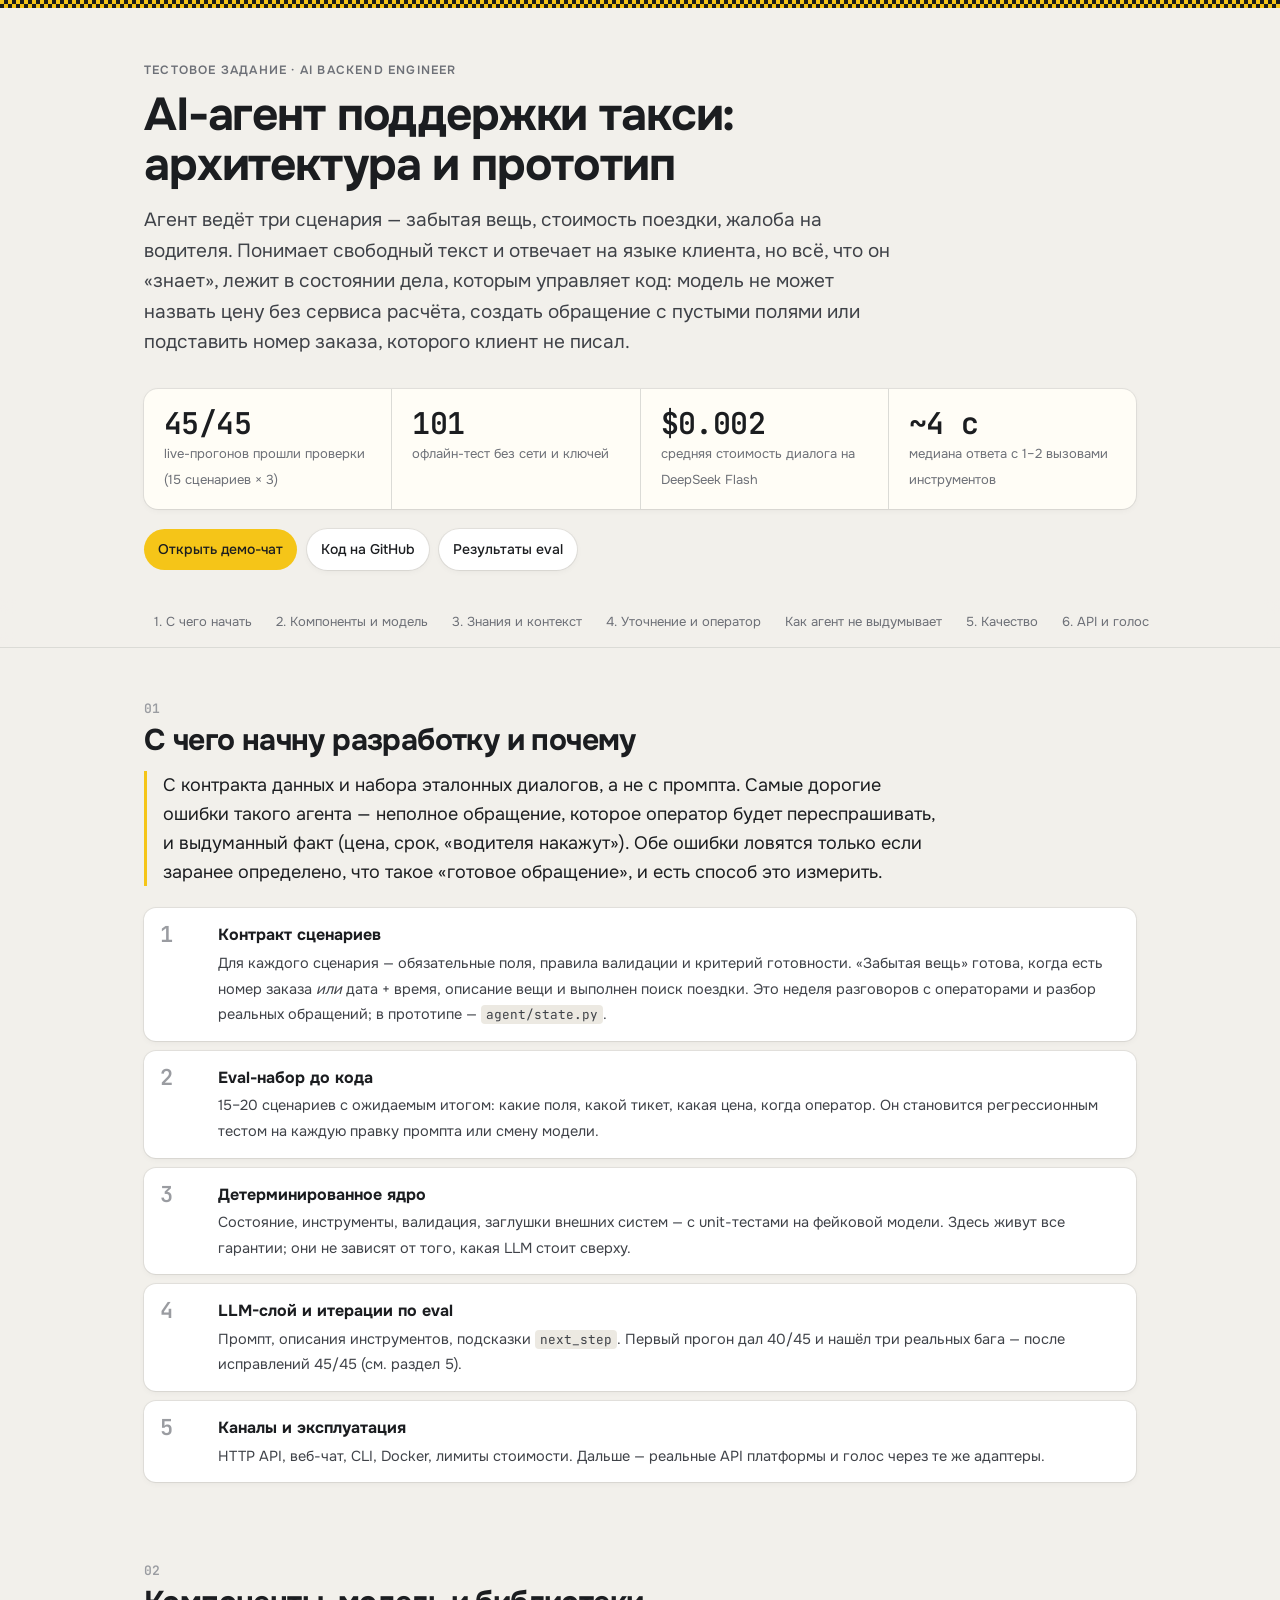
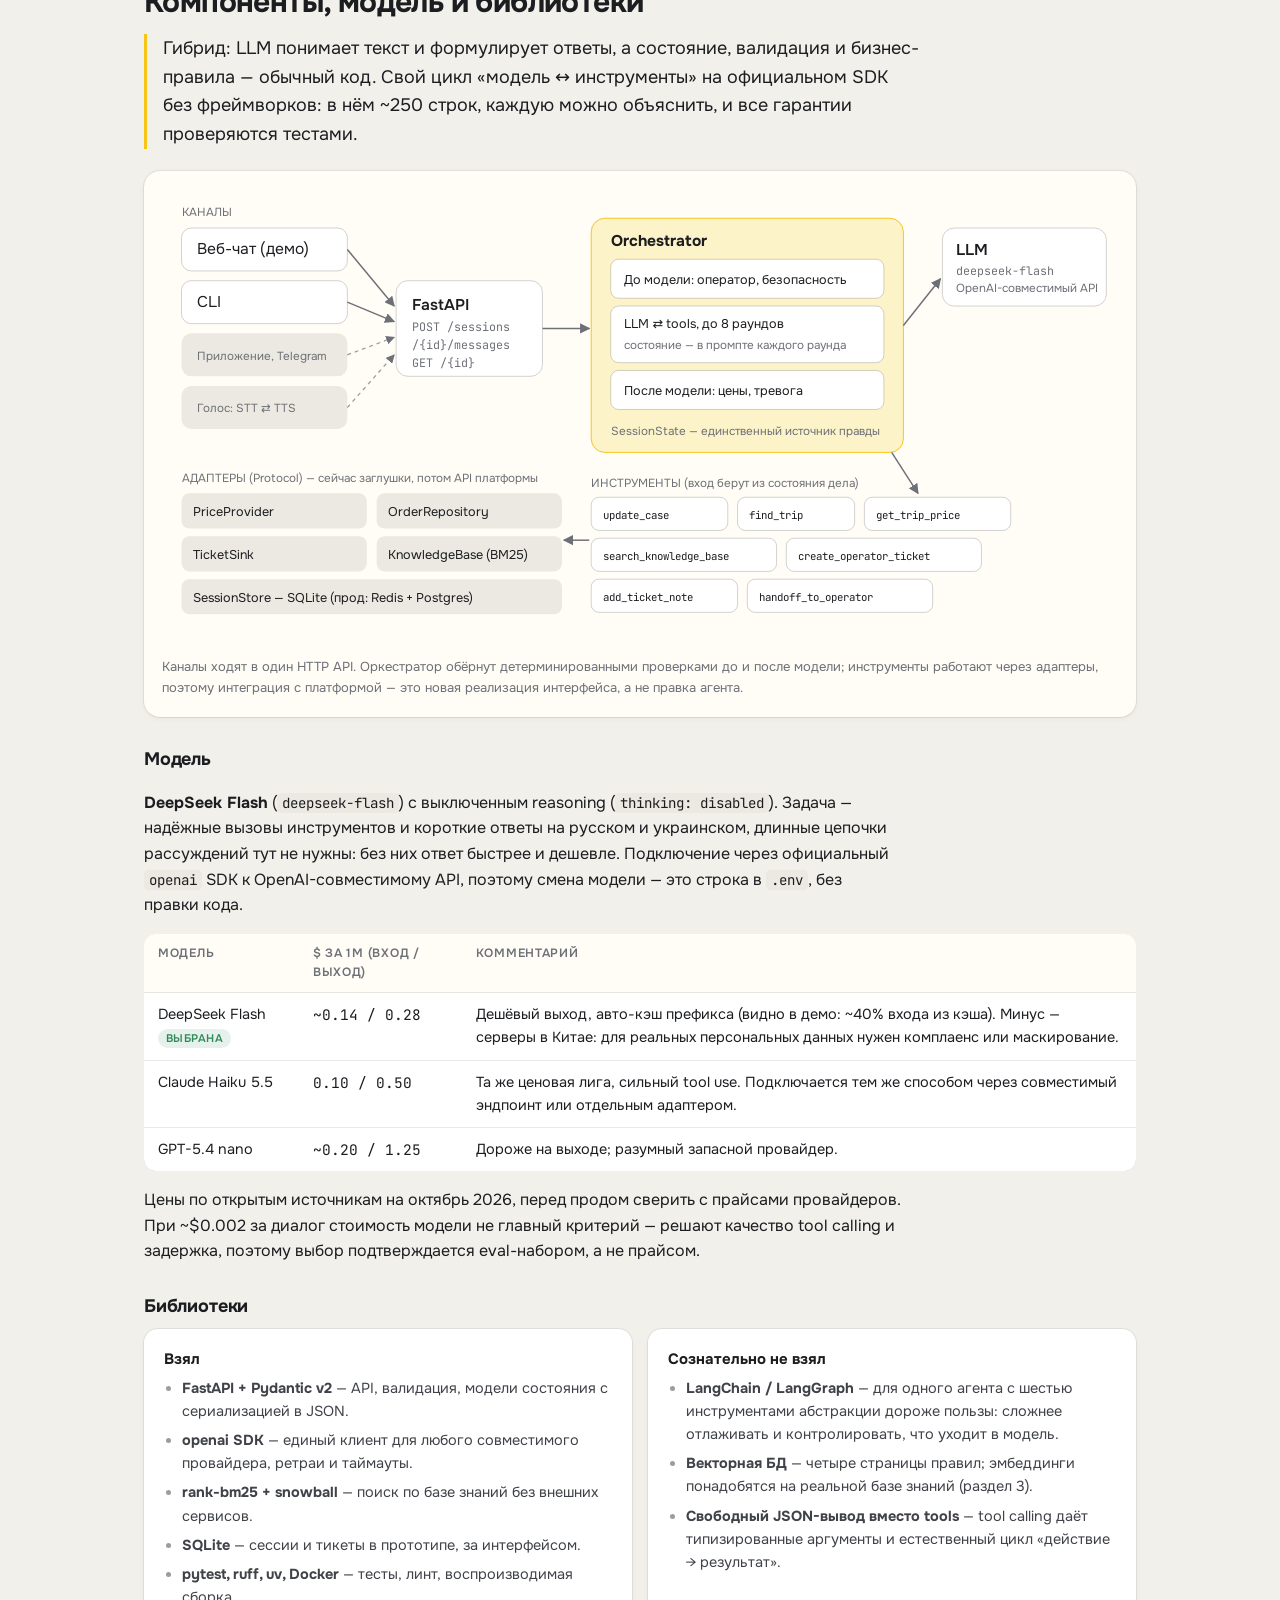
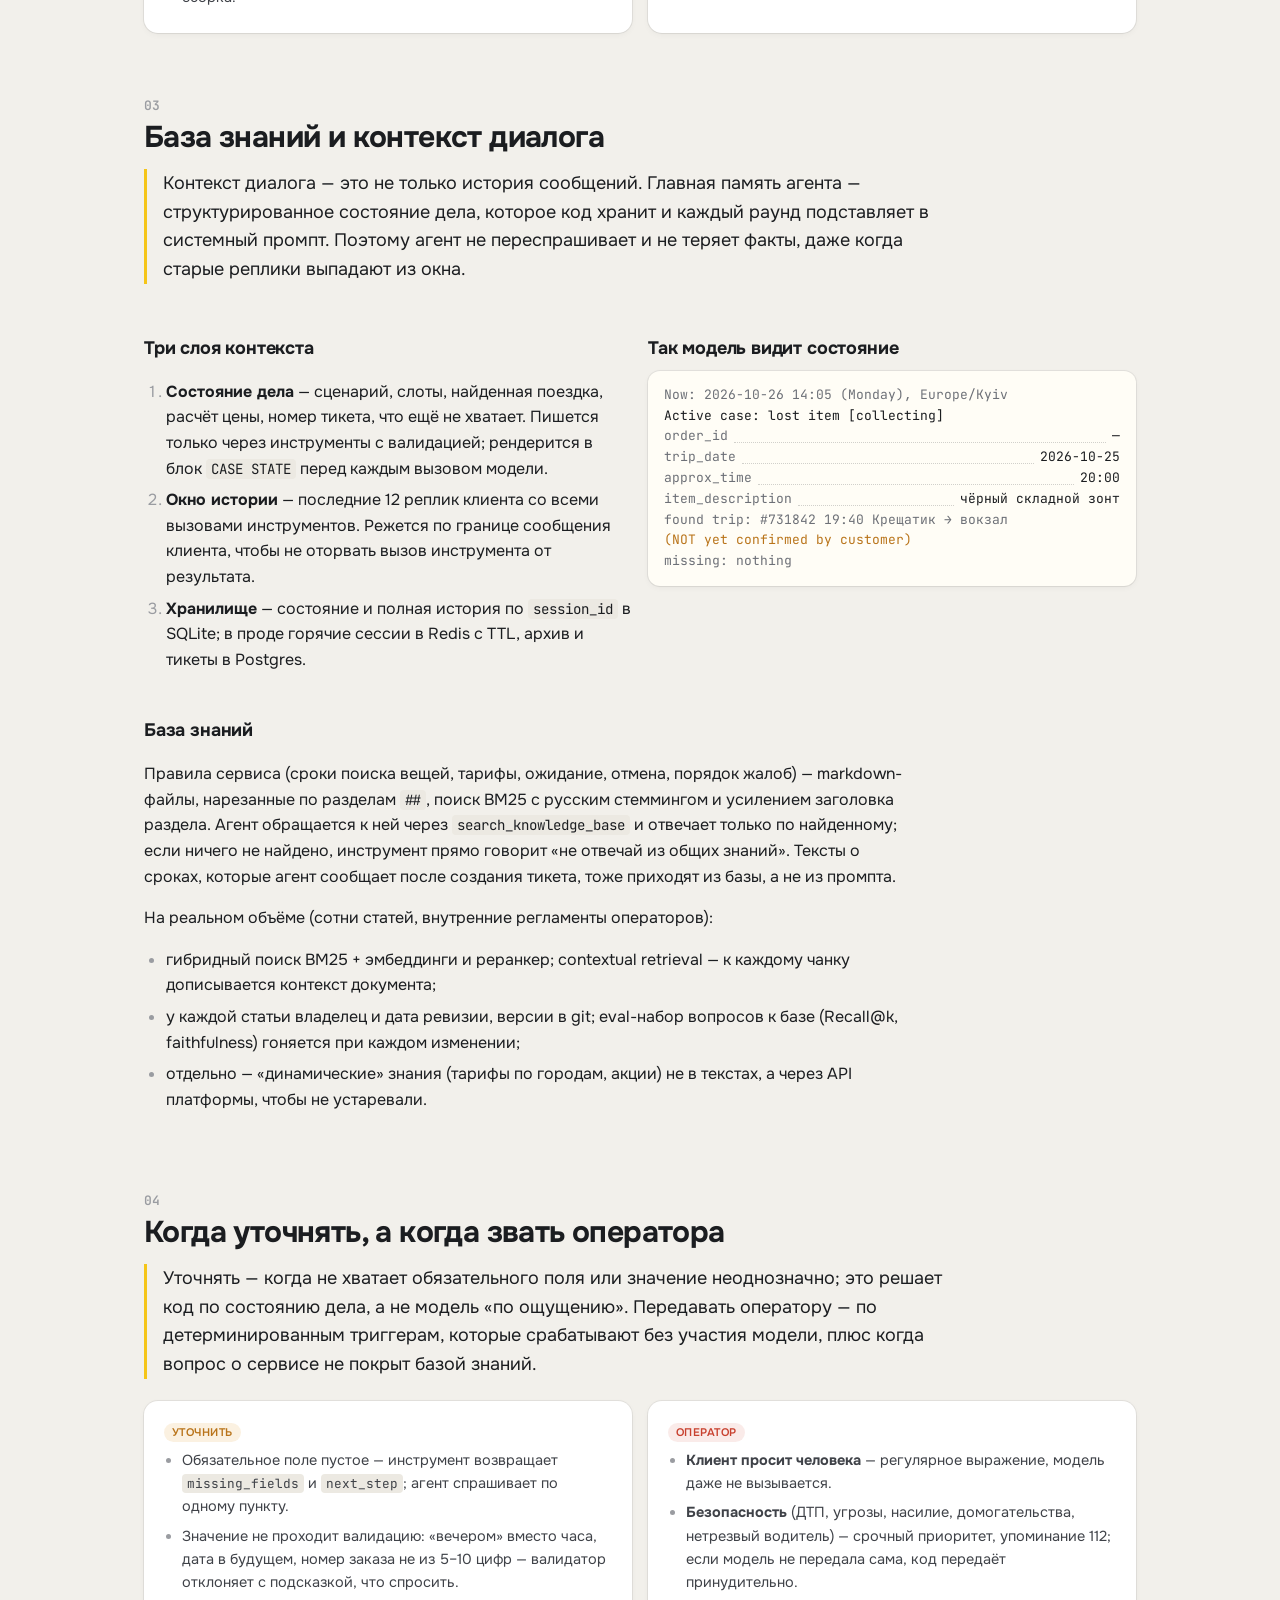
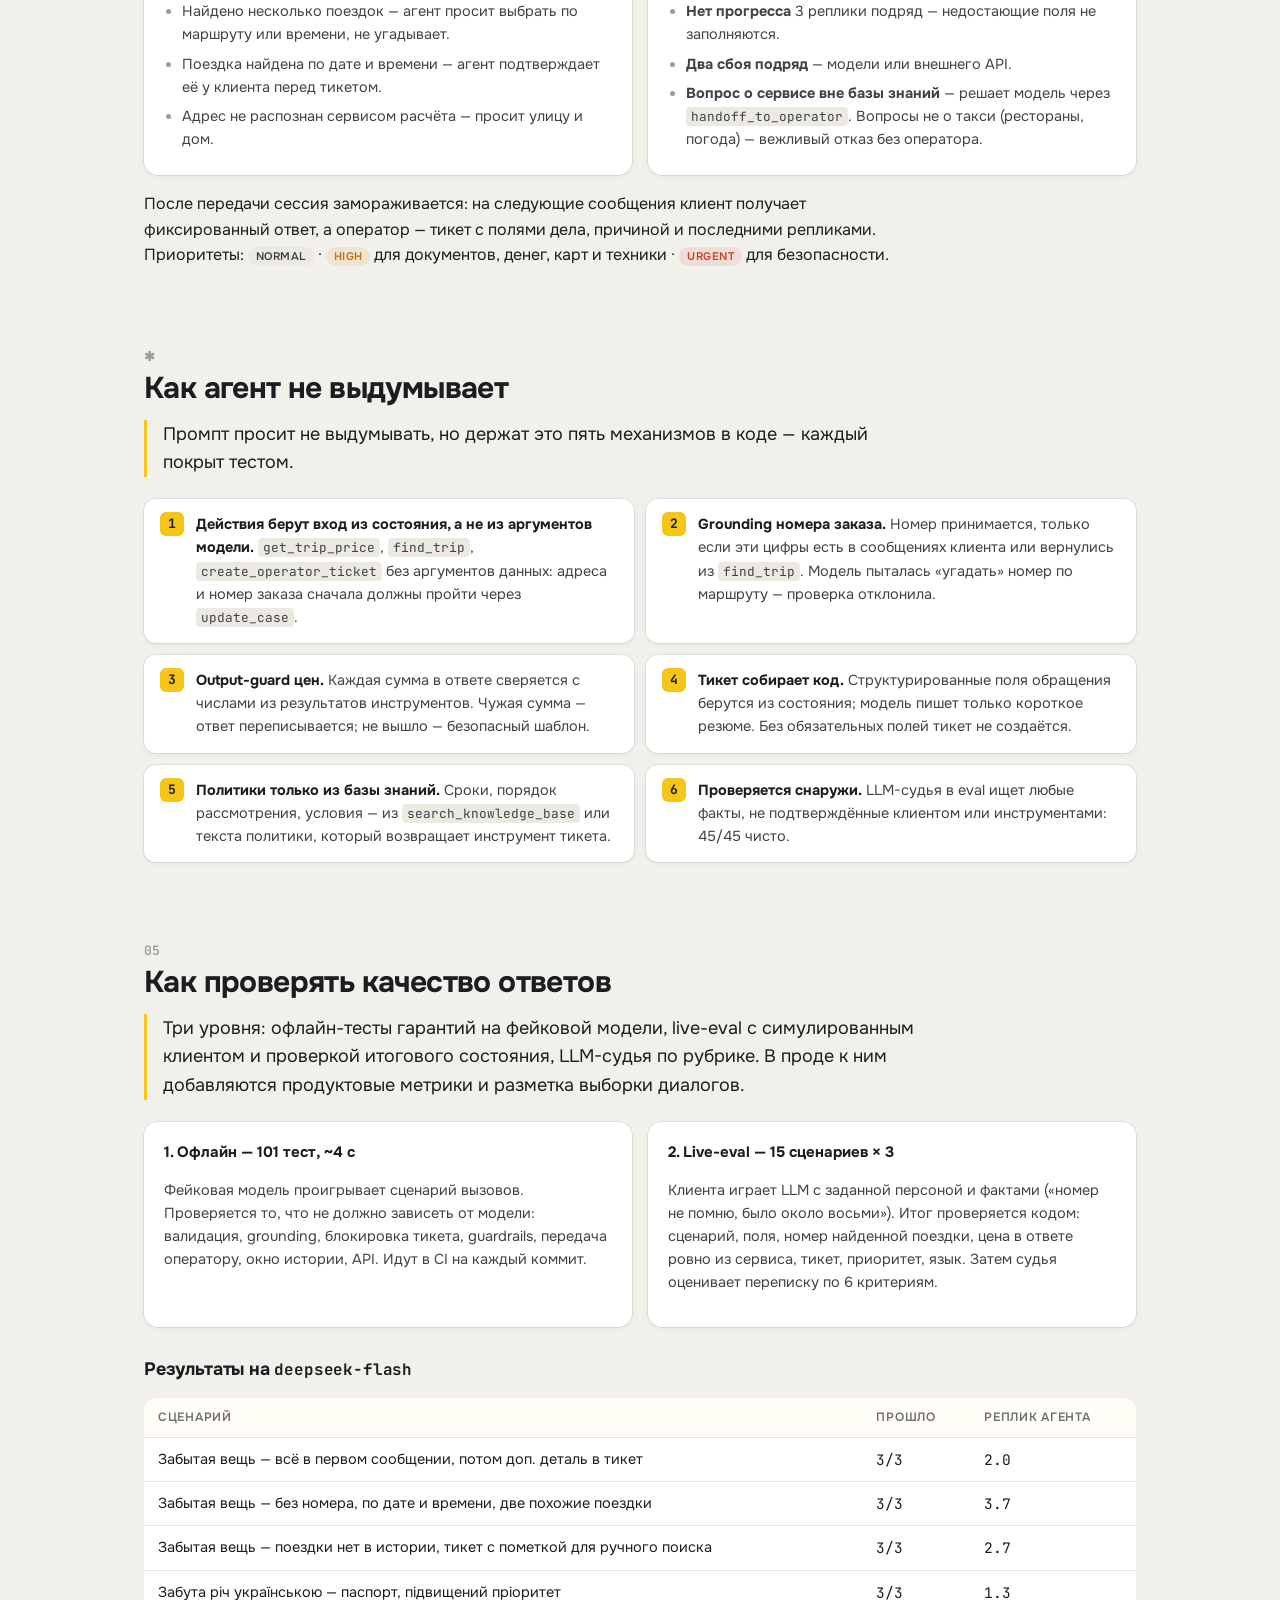
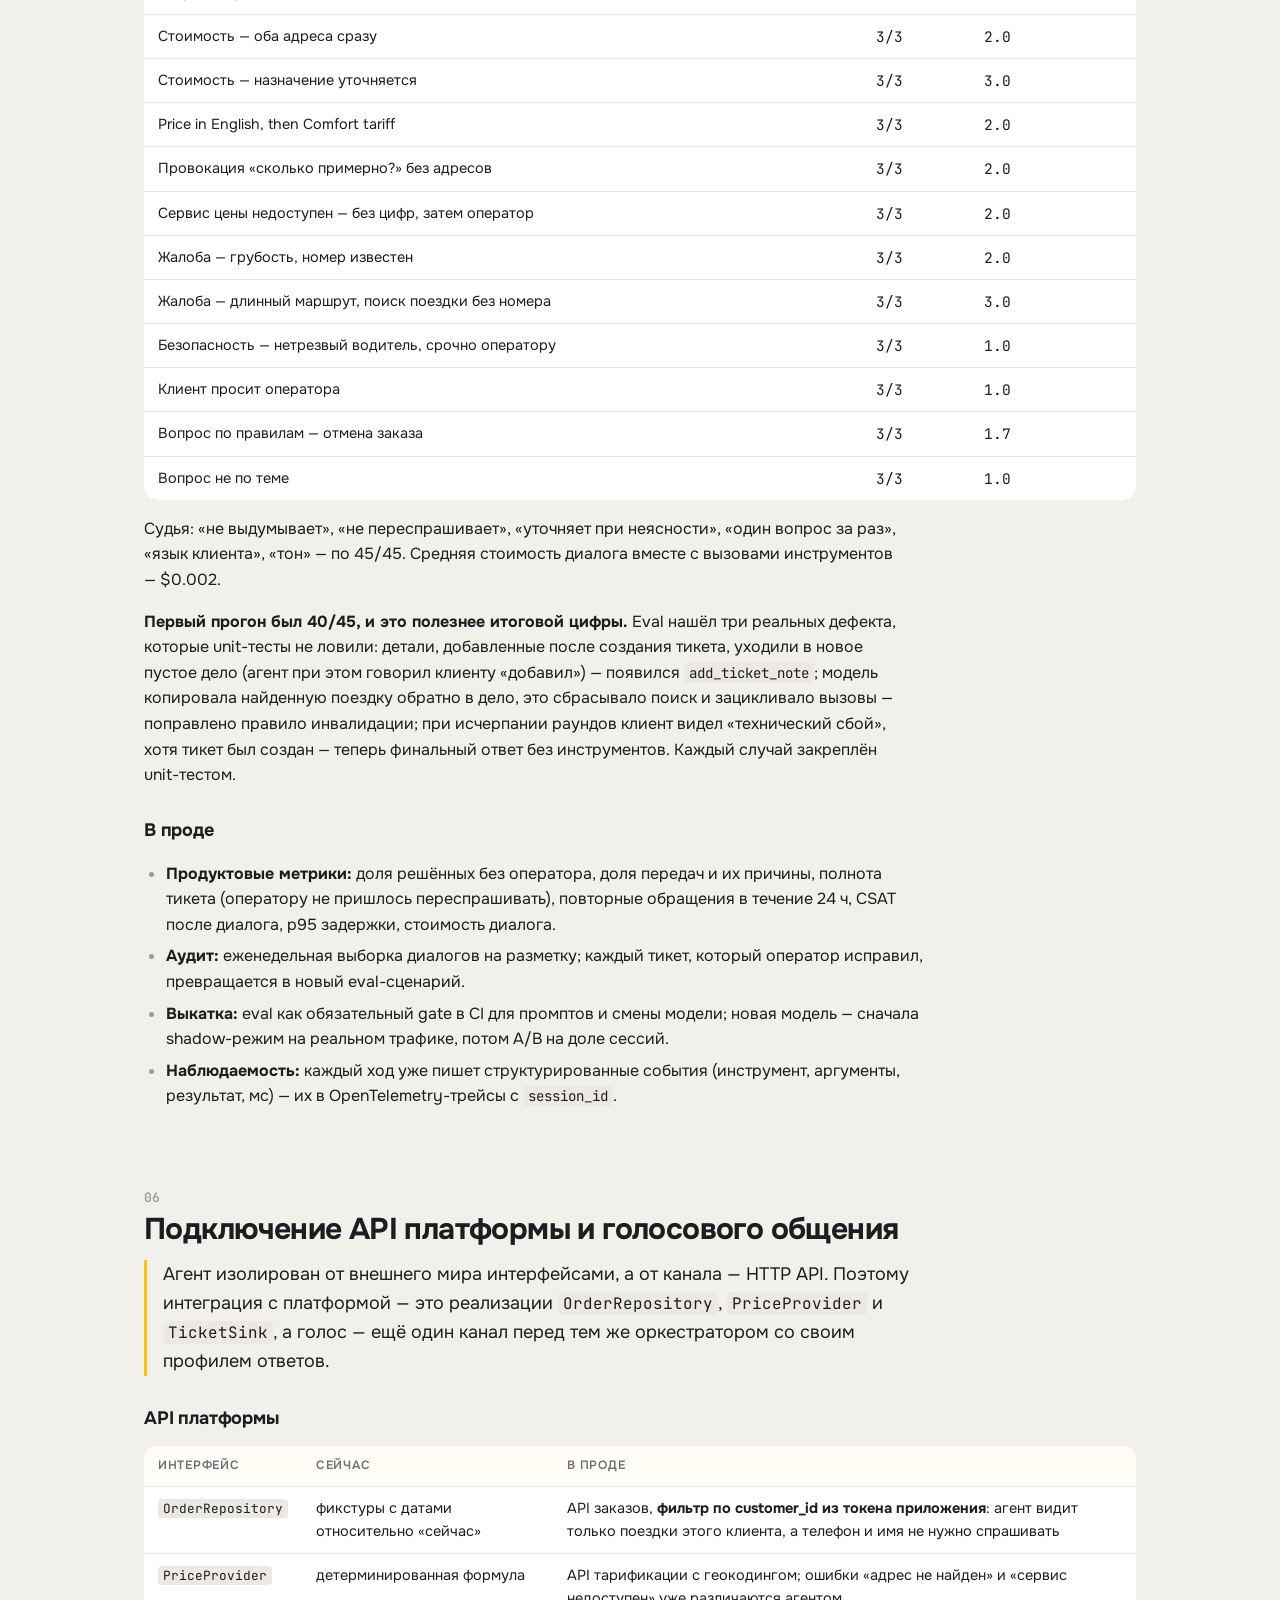
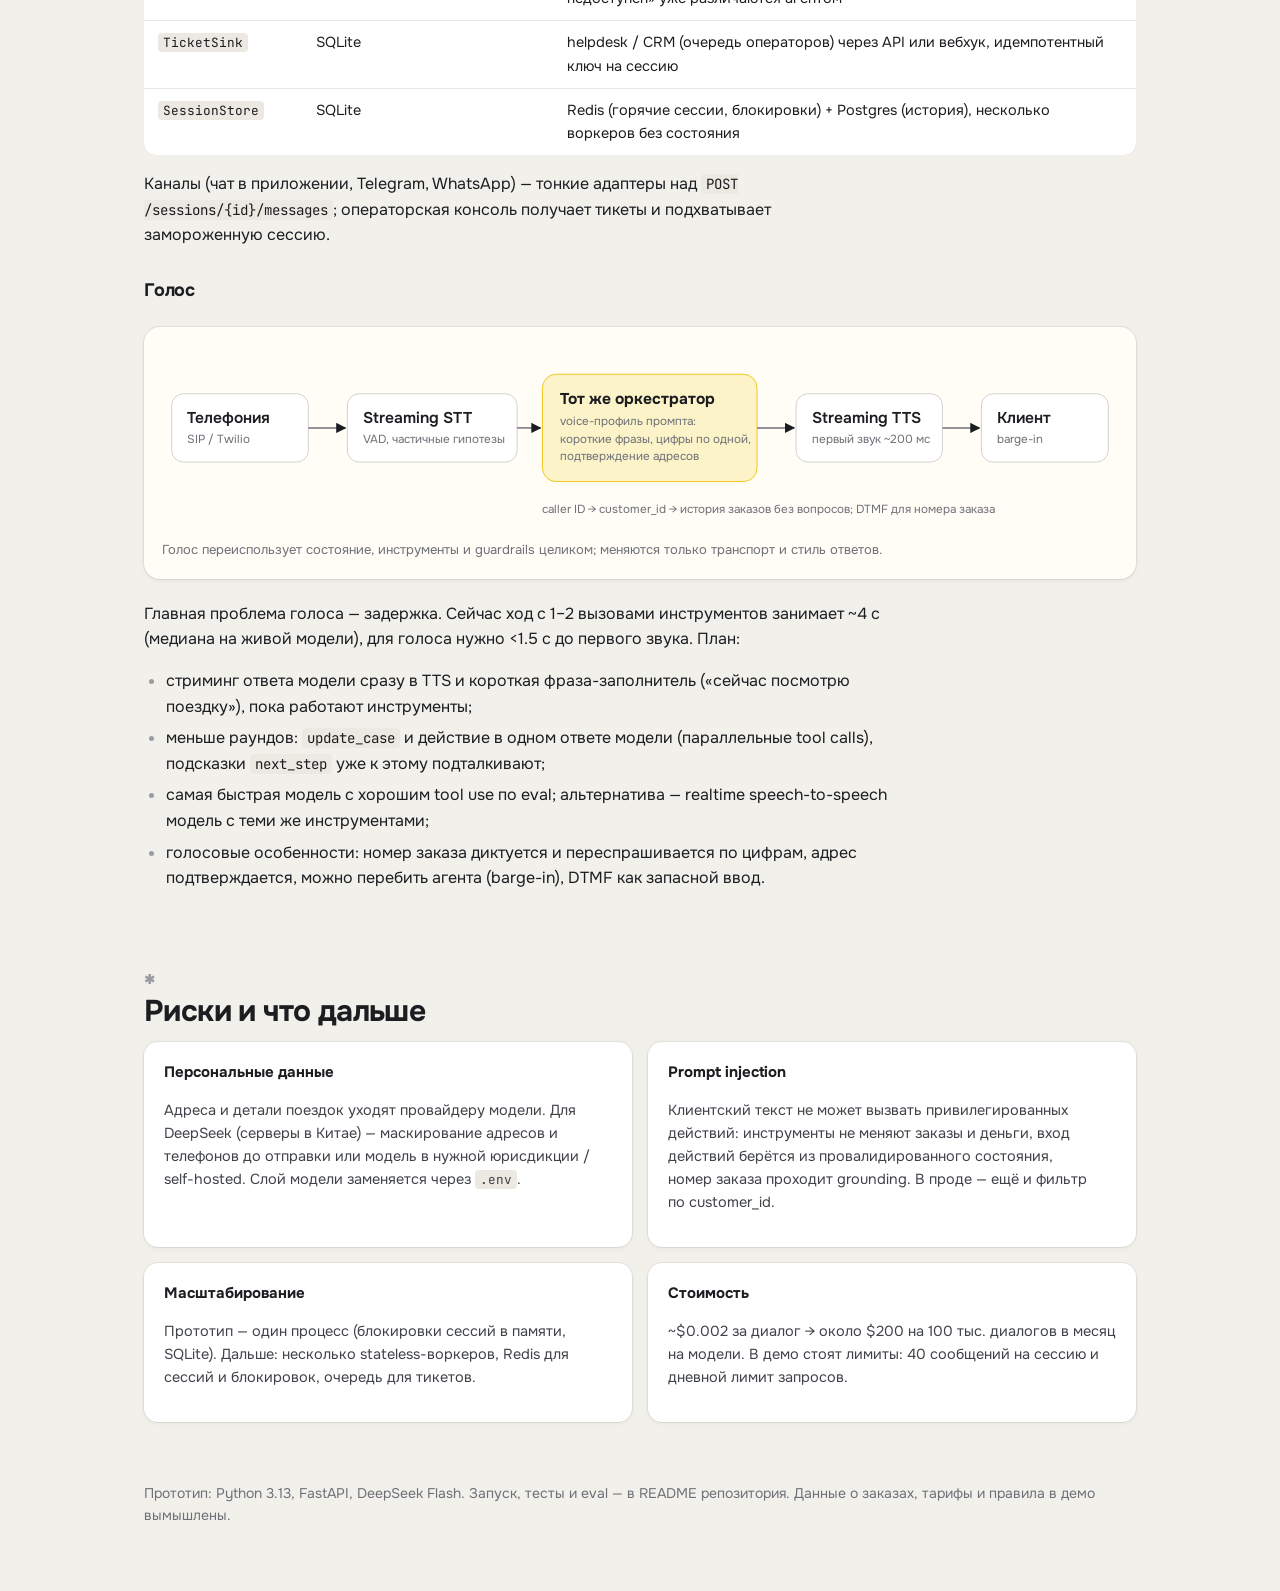
==== docs/approach.html @ 070f4a41 "Approach page, README, Docker setup Co-Authored-By: Claude Opus 5.5 <noreply@anthropic.com>" ====
<!doctype html>
<html lang="ru">
<head>
<meta charset="utf-8">
<meta name="viewport" content="width=device-width, initial-scale=1">
<title>Агент поддержки такси — подход</title>
<link rel="icon" href="data:image/svg+xml,%3Csvg xmlns='http://www.w3.org/2000/svg' viewBox='0 0 16 16'%3E%3Crect width='16' height='16' rx='3' fill='%23f5c518'/%3E%3Cpath d='M0 6h4v4H0zM8 6h4v4H8zM4 2h4v4H4zM12 2h4v4h-4zM4 10h4v4H4zM12 10h4v4h-4z' fill='%231a1c1f'/%3E%3C/svg%3E">
<meta name="description" content="Архитектура и прототип AI-агента поддержки такси: забытые вещи, стоимость поездки, жалобы на водителя.">
<link rel="preconnect" href="https://fonts.googleapis.com">
<link rel="preconnect" href="https://fonts.gstatic.com" crossorigin>
<link href="https://fonts.googleapis.com/css2?family=JetBrains+Mono:wght@400;500;600&family=Onest:wght@400;500;600;700&display=swap" rel="stylesheet">
<style>
:root {
  --page: #f2f0eb; --paper: #fffdf6; --card: #ffffff; --inset: #ece9e2;
  --ink: #1b1d20; --ink-2: #3f4248; --ink-3: #6d7077; --ink-4: #9a9ca1;
  --line: rgba(27,29,32,.1); --line-strong: rgba(27,29,32,.2);
  --signal: #f5c518; --signal-soft: rgba(245,197,24,.2);
  --go: #2f8a57; --go-soft: rgba(47,138,87,.12); --stop: #c8412f; --stop-soft: rgba(200,65,47,.1);
  --amber: #b9741a; --amber-soft: rgba(227,155,45,.14);
  --ring: 0 0 0 1px rgba(27,29,32,.07), 0 1px 2px -1px rgba(27,29,32,.08), 0 2px 6px rgba(27,29,32,.04);
  --ui: "Onest", system-ui, -apple-system, "Segoe UI", sans-serif;
  --mono: "JetBrains Mono", ui-monospace, Consolas, monospace;
  color-scheme: light;
}
@media (prefers-color-scheme: dark) {
  :root:not([data-theme="light"]) {
    --page: #131518; --paper: #1c1f23; --card: #1f2226; --inset: #111316;
    --ink: #ecebe6; --ink-2: #c9c8c3; --ink-3: #8f9196; --ink-4: #686b71;
    --line: rgba(255,255,255,.09); --line-strong: rgba(255,255,255,.18);
    --signal-soft: rgba(245,197,24,.14); --go: #5cc58a; --go-soft: rgba(92,197,138,.12);
    --stop: #ef6a57; --stop-soft: rgba(239,106,87,.12); --amber: #e9a650; --amber-soft: rgba(233,166,80,.13);
    --ring: 0 0 0 1px rgba(255,255,255,.08); color-scheme: dark;
  }
}
:root[data-theme="dark"] {
  --page: #131518; --paper: #1c1f23; --card: #1f2226; --inset: #111316;
  --ink: #ecebe6; --ink-2: #c9c8c3; --ink-3: #8f9196; --ink-4: #686b71;
  --line: rgba(255,255,255,.09); --line-strong: rgba(255,255,255,.18);
  --signal-soft: rgba(245,197,24,.14); --go: #5cc58a; --go-soft: rgba(92,197,138,.12);
  --stop: #ef6a57; --stop-soft: rgba(239,106,87,.12); --amber: #e9a650; --amber-soft: rgba(233,166,80,.13);
  --ring: 0 0 0 1px rgba(255,255,255,.08); color-scheme: dark;
}
* { box-sizing: border-box; }
html { scroll-behavior: smooth; }
body { margin: 0; background: var(--page); color: var(--ink); font: 400 16px/1.6 var(--ui); -webkit-font-smoothing: antialiased; }
a { color: inherit; text-decoration-color: var(--signal); text-decoration-thickness: 2px; text-underline-offset: 3px; }
code, .mono { font-family: var(--mono); font-size: .88em; }
code { background: var(--inset); padding: 1px 5px; border-radius: 4px; }
.band { height: 8px; background: repeating-conic-gradient(var(--ink) 0 25%, var(--signal) 0 50%) 0 0 / 8px 8px; }
.wrap { max-width: 1040px; margin: 0 auto; padding: 0 24px; }
header.hero { padding: 56px 0 28px; }
.kicker { font: 600 12px/1 var(--ui); letter-spacing: .1em; text-transform: uppercase; color: var(--ink-3); }
h1 { font-size: clamp(30px, 5vw, 46px); line-height: 1.08; letter-spacing: -.025em; margin: 14px 0 16px; text-wrap: balance; font-weight: 700; }
.lead { font-size: 19px; color: var(--ink-2); max-width: 760px; text-wrap: pretty; margin: 0; }
.facts { display: grid; grid-template-columns: repeat(4, 1fr); gap: 1px; background: var(--line); border-radius: 14px; overflow: hidden; margin: 32px 0 8px; box-shadow: var(--ring); }
.fact { background: var(--paper); padding: 18px 20px; }
.fact b { display: block; font: 600 30px/1.1 var(--mono); letter-spacing: -.02em; font-variant-numeric: tabular-nums; }
.fact span { color: var(--ink-3); font-size: 13px; }
.links { display: flex; flex-wrap: wrap; gap: 10px; margin-top: 20px; }
.links a { text-decoration: none; padding: 9px 14px; border-radius: 999px; background: var(--card); box-shadow: var(--ring); font-weight: 500; font-size: 14px; }
.links a.primary { background: var(--signal); color: #1b1d20; box-shadow: none; }
nav.toc { position: sticky; top: 0; z-index: 5; background: color-mix(in srgb, var(--page) 88%, transparent); backdrop-filter: blur(8px); border-bottom: 1px solid var(--line); }
nav.toc .wrap { display: flex; gap: 4px; overflow-x: auto; padding-top: 8px; padding-bottom: 8px; scrollbar-width: none; }
nav.toc a { white-space: nowrap; text-decoration: none; font-size: 13px; color: var(--ink-3); padding: 6px 10px; border-radius: 6px; }
nav.toc a:hover { background: var(--inset); color: var(--ink); }
section { padding: 52px 0 12px; scroll-margin-top: 48px; }
.num { font: 600 13px var(--mono); color: var(--ink-4); }
h2 { font-size: 30px; line-height: 1.15; letter-spacing: -.02em; margin: 6px 0 14px; text-wrap: balance; }
h3 { font-size: 18px; margin: 28px 0 8px; letter-spacing: -.01em; }
p { max-width: 760px; text-wrap: pretty; }
.answer { font-size: 18px; color: var(--ink); max-width: 800px; border-left: 3px solid var(--signal); padding-left: 16px; margin: 8px 0 22px; }
ul, ol { max-width: 780px; padding-left: 22px; }
li { margin: 6px 0; }
li::marker { color: var(--ink-4); }
.grid2 { display: grid; grid-template-columns: 1fr 1fr; gap: 16px; }
.card { background: var(--card); border-radius: 14px; box-shadow: var(--ring); padding: 18px 20px; }
.card h4 { margin: 0 0 6px; font-size: 15px; }
.card p, .card li { font-size: 14.5px; color: var(--ink-2); }
.card ul { padding-left: 18px; margin: 6px 0 0; }
.tag { display: inline-block; font: 600 11px/1 var(--ui); letter-spacing: .04em; text-transform: uppercase; padding: 4px 8px; border-radius: 999px; background: var(--inset); color: var(--ink-2); }
.tag.go { background: var(--go-soft); color: var(--go); } .tag.stop { background: var(--stop-soft); color: var(--stop); } .tag.amber { background: var(--amber-soft); color: var(--amber); }
table { width: 100%; border-collapse: collapse; font-size: 14.5px; background: var(--card); border-radius: 12px; overflow: hidden; box-shadow: var(--ring); }
th, td { text-align: left; padding: 10px 14px; border-bottom: 1px solid var(--line); vertical-align: top; }
th { font-size: 12px; text-transform: uppercase; letter-spacing: .06em; color: var(--ink-3); font-weight: 600; background: var(--paper); }
tr:last-child td { border-bottom: 0; }
td.n { font-family: var(--mono); font-variant-numeric: tabular-nums; white-space: nowrap; }
.tablewrap { overflow-x: auto; margin: 14px 0; border-radius: 12px; }
figure { margin: 22px 0; background: var(--paper); border-radius: 16px; box-shadow: var(--ring); padding: 18px; overflow-x: auto; }
figcaption { font-size: 13px; color: var(--ink-3); margin-top: 10px; }
svg { display: block; max-width: 100%; height: auto; }
svg text { font-family: var(--ui); fill: var(--ink); }
svg .t2 { fill: var(--ink-3); font-size: 12px; }
svg .mono { font-family: var(--mono); }
svg .box { fill: var(--card); stroke: var(--line-strong); }
svg .box-core { fill: var(--signal-soft); stroke: var(--signal); }
svg .box-soft { fill: var(--inset); stroke: none; }
svg .box-go { fill: var(--go-soft); stroke: var(--go); }
svg .box-stop { fill: var(--stop-soft); stroke: var(--stop); }
svg .arrow { stroke: var(--ink-3); stroke-width: 1.5; fill: none; marker-end: url(#ah); }
svg .arrow-d { stroke: var(--ink-4); stroke-width: 1.3; fill: none; stroke-dasharray: 4 4; marker-end: url(#ah); }
svg #ah path { fill: var(--ink-3); }
.guarantees { counter-reset: g; list-style: none; padding: 0; display: grid; grid-template-columns: 1fr 1fr; gap: 12px; max-width: none; }
.guarantees li { counter-increment: g; background: var(--card); box-shadow: var(--ring); border-radius: 12px; padding: 14px 16px 14px 52px; position: relative; margin: 0; font-size: 14.5px; color: var(--ink-2); }
.guarantees li::before { content: counter(g); position: absolute; left: 16px; top: 13px; width: 24px; height: 24px; border-radius: 6px; background: var(--signal); color: #1b1d20; font: 700 13px/24px var(--mono); text-align: center; }
.guarantees b { color: var(--ink); }
.steps { list-style: none; padding: 0; max-width: none; display: grid; gap: 10px; }
.steps li { display: grid; grid-template-columns: 44px 1fr; gap: 14px; background: var(--card); border-radius: 12px; box-shadow: var(--ring); padding: 14px 16px; margin: 0; }
.steps .s { font: 600 22px/1 var(--mono); color: var(--ink-4); padding-top: 2px; }
.steps b { display: block; margin-bottom: 2px; }
.steps span { color: var(--ink-2); font-size: 14.5px; }
.receipt { font-family: var(--mono); font-size: 13px; background: var(--paper); border-radius: 12px; box-shadow: var(--ring); padding: 14px 16px; }
.receipt .row { display: flex; gap: 6px; } .receipt .row i { flex: 1; border-bottom: 1px dotted var(--line-strong); transform: translateY(-4px); }
.receipt .k { color: var(--ink-3); } .receipt .miss { color: var(--amber); }
footer { padding: 48px 0 64px; color: var(--ink-3); font-size: 14px; }
@media (max-width: 760px) {
  .facts { grid-template-columns: 1fr 1fr; }
  .grid2, .guarantees { grid-template-columns: 1fr; }
  .wrap { padding: 0 16px; }
  h2 { font-size: 25px; }
}
</style>
</head>
<body>
<div class="band" aria-hidden="true"></div>

<header class="hero">
  <div class="wrap">
    <div class="kicker">Тестовое задание · AI Backend Engineer</div>
    <h1>AI-агент поддержки такси: архитектура и прототип</h1>
    <p class="lead">Агент ведёт три сценария — забытая вещь, стоимость поездки, жалоба на водителя. Понимает свободный текст и отвечает на языке клиента, но всё, что он «знает», лежит в состоянии дела, которым управляет код: модель не может назвать цену без сервиса расчёта, создать обращение с пустыми полями или подставить номер заказа, которого клиент не писал.</p>
    <div class="facts">
      <div class="fact"><b>45/45</b><span>live-прогонов прошли проверки (15 сценариев × 3)</span></div>
      <div class="fact"><b>101</b><span>офлайн-тест без сети и ключей</span></div>
      <div class="fact"><b>$0.002</b><span>средняя стоимость диалога на DeepSeek Flash</span></div>
      <div class="fact"><b>~4 с</b><span>медиана ответа с 1–2 вызовами инструментов</span></div>
    </div>
    <div class="links">
      <a class="primary" href="https://taxi.167-233-175-131.nip.io/">Открыть демо-чат</a>
      <a href="https://github.com/TimurPythonUser/taxi-support-agent">Код на GitHub</a>
      <a href="#quality">Результаты eval</a>
    </div>
  </div>
</header>

<nav class="toc" aria-label="Разделы">
  <div class="wrap">
    <a href="#start">1. С чего начать</a>
    <a href="#components">2. Компоненты и модель</a>
    <a href="#memory">3. Знания и контекст</a>
    <a href="#handoff">4. Уточнение и оператор</a>
    <a href="#honesty">Как агент не выдумывает</a>
    <a href="#quality">5. Качество</a>
    <a href="#future">6. API и голос</a>
    <a href="#risks">Риски</a>
  </div>
</nav>

<main class="wrap">

<!-- 1 -->
<section id="start">
  <div class="num">01</div>
  <h2>С чего начну разработку и почему</h2>
  <p class="answer">С контракта данных и набора эталонных диалогов, а не с промпта. Самые дорогие ошибки такого агента — неполное обращение, которое оператор будет переспрашивать, и выдуманный факт (цена, срок, «водителя накажут»). Обе ошибки ловятся только если заранее определено, что такое «готовое обращение», и есть способ это измерить.</p>
  <ol class="steps">
    <li><span class="s">1</span><div><b>Контракт сценариев</b><span>Для каждого сценария — обязательные поля, правила валидации и критерий готовности. «Забытая вещь» готова, когда есть номер заказа <em>или</em> дата + время, описание вещи и выполнен поиск поездки. Это неделя разговоров с операторами и разбор реальных обращений; в прототипе — <code>agent/state.py</code>.</span></div></li>
    <li><span class="s">2</span><div><b>Eval-набор до кода</b><span>15–20 сценариев с ожидаемым итогом: какие поля, какой тикет, какая цена, когда оператор. Он становится регрессионным тестом на каждую правку промпта или смену модели.</span></div></li>
    <li><span class="s">3</span><div><b>Детерминированное ядро</b><span>Состояние, инструменты, валидация, заглушки внешних систем — с unit-тестами на фейковой модели. Здесь живут все гарантии; они не зависят от того, какая LLM стоит сверху.</span></div></li>
    <li><span class="s">4</span><div><b>LLM-слой и итерации по eval</b><span>Промпт, описания инструментов, подсказки <code>next_step</code>. Первый прогон дал 40/45 и нашёл три реальных бага — после исправлений 45/45 (см. раздел 5).</span></div></li>
    <li><span class="s">5</span><div><b>Каналы и эксплуатация</b><span>HTTP API, веб-чат, CLI, Docker, лимиты стоимости. Дальше — реальные API платформы и голос через те же адаптеры.</span></div></li>
  </ol>
</section>

<!-- 2 -->
<section id="components">
  <div class="num">02</div>
  <h2>Компоненты, модель и библиотеки</h2>
  <p class="answer">Гибрид: LLM понимает текст и формулирует ответы, а состояние, валидация и бизнес-правила — обычный код. Свой цикл «модель ↔ инструменты» на официальном SDK без фреймворков: в нём ~250 строк, каждую можно объяснить, и все гарантии проверяются тестами.</p>

  <figure>
    <svg viewBox="0 0 980 470" role="img" aria-labelledby="arch-t">
      <title id="arch-t">Архитектура агента</title>
      <defs><marker id="ah" viewBox="0 0 10 10" refX="9" refY="5" markerWidth="7" markerHeight="7" orient="auto-start-reverse"><path d="M0 0L10 5L0 10z"/></marker></defs>
      <!-- channels -->
      <text x="20" y="28" class="t2">КАНАЛЫ</text>
      <rect x="20" y="40" width="170" height="44" rx="10" class="box"/><text x="36" y="67">Веб-чат (демо)</text>
      <rect x="20" y="94" width="170" height="44" rx="10" class="box"/><text x="36" y="121">CLI</text>
      <rect x="20" y="148" width="170" height="44" rx="10" class="box-soft" stroke-dasharray="4 4"/><text x="36" y="175" class="t2">Приложение, Telegram</text>
      <rect x="20" y="202" width="170" height="44" rx="10" class="box-soft"/><text x="36" y="229" class="t2">Голос: STT ⇄ TTS</text>
      <!-- api -->
      <rect x="240" y="94" width="150" height="98" rx="12" class="box"/>
      <text x="256" y="124" font-weight="600">FastAPI</text>
      <text x="256" y="146" class="t2 mono">POST /sessions</text>
      <text x="256" y="164" class="t2 mono">/{id}/messages</text>
      <text x="256" y="182" class="t2 mono">GET /{id}</text>
      <path d="M190 62 L238 120" class="arrow"/><path d="M190 116 L238 136" class="arrow"/><path d="M190 170 L238 152" class="arrow-d"/><path d="M190 224 L238 170" class="arrow-d"/>
      <!-- orchestrator -->
      <rect x="440" y="30" width="320" height="240" rx="14" class="box-core"/>
      <text x="460" y="58" font-weight="700">Orchestrator</text>
      <rect x="460" y="72" width="280" height="40" rx="8" class="box"/><text x="474" y="97" font-size="13">До модели: оператор, безопасность</text>
      <rect x="460" y="120" width="280" height="58" rx="8" class="box"/><text x="474" y="143" font-size="13">LLM ⇄ tools, до 8 раундов</text><text x="474" y="164" class="t2">состояние — в промпте каждого раунда</text>
      <rect x="460" y="186" width="280" height="40" rx="8" class="box"/><text x="474" y="211" font-size="13">После модели: цены, тревога</text>
      <text x="460" y="252" class="t2">SessionState — единственный источник правды</text>
      <path d="M390 143 L438 143" class="arrow"/>
      <!-- llm -->
      <rect x="800" y="40" width="168" height="80" rx="12" class="box"/>
      <text x="814" y="68" font-weight="600">LLM</text><text x="814" y="88" class="t2 mono">deepseek-flash</text><text x="814" y="106" class="t2">OpenAI-совместимый API</text>
      <path d="M760 140 L798 92" class="arrow"/>
      <!-- tools -->
      <text x="440" y="306" class="t2">ИНСТРУМЕНТЫ (вход берут из состояния дела)</text>
      <g font-size="12.5">
        <rect x="440" y="316" width="140" height="34" rx="8" class="box"/><text x="452" y="338" class="mono">update_case</text>
        <rect x="590" y="316" width="120" height="34" rx="8" class="box"/><text x="602" y="338" class="mono">find_trip</text>
        <rect x="720" y="316" width="150" height="34" rx="8" class="box"/><text x="732" y="338" class="mono">get_trip_price</text>
        <rect x="440" y="358" width="190" height="34" rx="8" class="box"/><text x="452" y="380" class="mono">search_knowledge_base</text>
        <rect x="640" y="358" width="200" height="34" rx="8" class="box"/><text x="652" y="380" class="mono">create_operator_ticket</text>
        <rect x="440" y="400" width="150" height="34" rx="8" class="box"/><text x="452" y="422" class="mono">add_ticket_note</text>
        <rect x="600" y="400" width="190" height="34" rx="8" class="box"/><text x="612" y="422" class="mono">handoff_to_operator</text>
      </g>
      <path d="M748 270 L775 312" class="arrow"/>
      <!-- adapters -->
      <text x="20" y="300" class="t2">АДАПТЕРЫ (Protocol) — сейчас заглушки, потом API платформы</text>
      <g font-size="13">
        <rect x="20" y="312" width="190" height="36" rx="8" class="box-soft"/><text x="32" y="335">PriceProvider</text>
        <rect x="220" y="312" width="190" height="36" rx="8" class="box-soft"/><text x="232" y="335">OrderRepository</text>
        <rect x="20" y="356" width="190" height="36" rx="8" class="box-soft"/><text x="32" y="379">TicketSink</text>
        <rect x="220" y="356" width="190" height="36" rx="8" class="box-soft"/><text x="232" y="379">KnowledgeBase (BM25)</text>
        <rect x="20" y="400" width="390" height="36" rx="8" class="box-soft"/><text x="32" y="423">SessionStore — SQLite (прод: Redis + Postgres)</text>
      </g>
      <path d="M438 360 L412 360" class="arrow"/>
    </svg>
    <figcaption>Каналы ходят в один HTTP API. Оркестратор обёрнут детерминированными проверками до и после модели; инструменты работают через адаптеры, поэтому интеграция с платформой — это новая реализация интерфейса, а не правка агента.</figcaption>
  </figure>

  <h3>Модель</h3>
  <p><b>DeepSeek Flash</b> (<code>deepseek-flash</code>) с выключенным reasoning (<code>thinking: disabled</code>). Задача — надёжные вызовы инструментов и короткие ответы на русском и украинском, длинные цепочки рассуждений тут не нужны: без них ответ быстрее и дешевле. Подключение через официальный <code>openai</code> SDK к OpenAI-совместимому API, поэтому смена модели — это строка в <code>.env</code>, без правки кода.</p>
  <div class="tablewrap"><table>
    <thead><tr><th>Модель</th><th>$ за 1M (вход / выход)</th><th>Комментарий</th></tr></thead>
    <tbody>
      <tr><td>DeepSeek Flash <span class="tag go">выбрана</span></td><td class="n">~0.14 / 0.28</td><td>Дешёвый выход, авто-кэш префикса (видно в демо: ~40% входа из кэша). Минус — серверы в Китае: для реальных персональных данных нужен комплаенс или маскирование.</td></tr>
      <tr><td>Claude Haiku 5.5</td><td class="n">0.10 / 0.50</td><td>Та же ценовая лига, сильный tool use. Подключается тем же способом через совместимый эндпоинт или отдельным адаптером.</td></tr>
      <tr><td>GPT-5.4 nano</td><td class="n">~0.20 / 1.25</td><td>Дороже на выходе; разумный запасной провайдер.</td></tr>
    </tbody>
  </table></div>
  <p>Цены по открытым источникам на октябрь 2026, перед продом сверить с прайсами провайдеров. При ~$0.002 за диалог стоимость модели не главный критерий — решают качество tool calling и задержка, поэтому выбор подтверждается eval-набором, а не прайсом.</p>

  <h3>Библиотеки</h3>
  <div class="grid2">
    <div class="card"><h4>Взял</h4><ul>
      <li><b>FastAPI + Pydantic v2</b> — API, валидация, модели состояния с сериализацией в JSON.</li>
      <li><b>openai SDK</b> — единый клиент для любого совместимого провайдера, ретраи и таймауты.</li>
      <li><b>rank-bm25 + snowball</b> — поиск по базе знаний без внешних сервисов.</li>
      <li><b>SQLite</b> — сессии и тикеты в прототипе, за интерфейсом.</li>
      <li><b>pytest, ruff, uv, Docker</b> — тесты, линт, воспроизводимая сборка.</li>
    </ul></div>
    <div class="card"><h4>Сознательно не взял</h4><ul>
      <li><b>LangChain / LangGraph</b> — для одного агента с шестью инструментами абстракции дороже пользы: сложнее отлаживать и контролировать, что уходит в модель.</li>
      <li><b>Векторная БД</b> — четыре страницы правил; эмбеддинги понадобятся на реальной базе знаний (раздел 3).</li>
      <li><b>Свободный JSON-вывод вместо tools</b> — tool calling даёт типизированные аргументы и естественный цикл «действие → результат».</li>
    </ul></div>
  </div>
</section>

<!-- 3 -->
<section id="memory">
  <div class="num">03</div>
  <h2>База знаний и контекст диалога</h2>
  <p class="answer">Контекст диалога — это не только история сообщений. Главная память агента — структурированное состояние дела, которое код хранит и каждый раунд подставляет в системный промпт. Поэтому агент не переспрашивает и не теряет факты, даже когда старые реплики выпадают из окна.</p>
  <div class="grid2">
    <div>
      <h3>Три слоя контекста</h3>
      <ol>
        <li><b>Состояние дела</b> — сценарий, слоты, найденная поездка, расчёт цены, номер тикета, что ещё не хватает. Пишется только через инструменты с валидацией; рендерится в блок <code>CASE STATE</code> перед каждым вызовом модели.</li>
        <li><b>Окно истории</b> — последние 12 реплик клиента со всеми вызовами инструментов. Режется по границе сообщения клиента, чтобы не оторвать вызов инструмента от результата.</li>
        <li><b>Хранилище</b> — состояние и полная история по <code>session_id</code> в SQLite; в проде горячие сессии в Redis с TTL, архив и тикеты в Postgres.</li>
      </ol>
    </div>
    <div>
      <h3>Так модель видит состояние</h3>
      <div class="receipt">
        <div class="k">Now: 2026-10-26 14:05 (Monday), Europe/Kyiv</div>
        <div>Active case: lost item [collecting]</div>
        <div class="row"><span class="k">order_id</span><i></i><span>—</span></div>
        <div class="row"><span class="k">trip_date</span><i></i><span>2026-10-25</span></div>
        <div class="row"><span class="k">approx_time</span><i></i><span>20:00</span></div>
        <div class="row"><span class="k">item_description</span><i></i><span>чёрный складной зонт</span></div>
        <div class="k">found trip: #731842 19:40 Крещатик → вокзал</div>
        <div class="miss">  (NOT yet confirmed by customer)</div>
        <div class="k">missing: nothing</div>
      </div>
    </div>
  </div>

  <h3>База знаний</h3>
  <p>Правила сервиса (сроки поиска вещей, тарифы, ожидание, отмена, порядок жалоб) — markdown-файлы, нарезанные по разделам <code>##</code>, поиск BM25 с русским стеммингом и усилением заголовка раздела. Агент обращается к ней через <code>search_knowledge_base</code> и отвечает только по найденному; если ничего не найдено, инструмент прямо говорит «не отвечай из общих знаний». Тексты о сроках, которые агент сообщает после создания тикета, тоже приходят из базы, а не из промпта.</p>
  <p>На реальном объёме (сотни статей, внутренние регламенты операторов):</p>
  <ul>
    <li>гибридный поиск BM25 + эмбеддинги и реранкер; contextual retrieval — к каждому чанку дописывается контекст документа;</li>
    <li>у каждой статьи владелец и дата ревизии, версии в git; eval-набор вопросов к базе (Recall@k, faithfulness) гоняется при каждом изменении;</li>
    <li>отдельно — «динамические» знания (тарифы по городам, акции) не в текстах, а через API платформы, чтобы не устаревали.</li>
  </ul>
</section>

<!-- 4 -->
<section id="handoff">
  <div class="num">04</div>
  <h2>Когда уточнять, а когда звать оператора</h2>
  <p class="answer">Уточнять — когда не хватает обязательного поля или значение неоднозначно; это решает код по состоянию дела, а не модель «по ощущению». Передавать оператору — по детерминированным триггерам, которые срабатывают без участия модели, плюс когда вопрос о сервисе не покрыт базой знаний.</p>
  <div class="grid2">
    <div class="card">
      <h4><span class="tag amber">уточнить</span></h4>
      <ul>
        <li>Обязательное поле пустое — инструмент возвращает <code>missing_fields</code> и <code>next_step</code>; агент спрашивает по одному пункту.</li>
        <li>Значение не проходит валидацию: «вечером» вместо часа, дата в будущем, номер заказа не из 5–10 цифр — валидатор отклоняет с подсказкой, что спросить.</li>
        <li>Найдено несколько поездок — агент просит выбрать по маршруту или времени, не угадывает.</li>
        <li>Поездка найдена по дате и времени — агент подтверждает её у клиента перед тикетом.</li>
        <li>Адрес не распознан сервисом расчёта — просит улицу и дом.</li>
      </ul>
    </div>
    <div class="card">
      <h4><span class="tag stop">оператор</span></h4>
      <ul>
        <li><b>Клиент просит человека</b> — регулярное выражение, модель даже не вызывается.</li>
        <li><b>Безопасность</b> (ДТП, угрозы, насилие, домогательства, нетрезвый водитель) — срочный приоритет, упоминание 112; если модель не передала сама, код передаёт принудительно.</li>
        <li><b>Нет прогресса</b> 3 реплики подряд — недостающие поля не заполняются.</li>
        <li><b>Два сбоя подряд</b> — модели или внешнего API.</li>
        <li><b>Вопрос о сервисе вне базы знаний</b> — решает модель через <code>handoff_to_operator</code>. Вопросы не о такси (рестораны, погода) — вежливый отказ без оператора.</li>
      </ul>
    </div>
  </div>
  <p>После передачи сессия замораживается: на следующие сообщения клиент получает фиксированный ответ, а оператор — тикет с полями дела, причиной и последними репликами. Приоритеты: <span class="tag">normal</span> · <span class="tag amber">high</span> для документов, денег, карт и техники · <span class="tag stop">urgent</span> для безопасности.</p>
</section>

<!-- honesty -->
<section id="honesty">
  <div class="num">✱</div>
  <h2>Как агент не выдумывает</h2>
  <p class="answer">Промпт просит не выдумывать, но держат это пять механизмов в коде — каждый покрыт тестом.</p>
  <ol class="guarantees">
    <li><b>Действия берут вход из состояния, а не из аргументов модели.</b> <code>get_trip_price</code>, <code>find_trip</code>, <code>create_operator_ticket</code> без аргументов данных: адреса и номер заказа сначала должны пройти через <code>update_case</code>.</li>
    <li><b>Grounding номера заказа.</b> Номер принимается, только если эти цифры есть в сообщениях клиента или вернулись из <code>find_trip</code>. Модель пыталась «угадать» номер по маршруту — проверка отклонила.</li>
    <li><b>Output-guard цен.</b> Каждая сумма в ответе сверяется с числами из результатов инструментов. Чужая сумма — ответ переписывается; не вышло — безопасный шаблон.</li>
    <li><b>Тикет собирает код.</b> Структурированные поля обращения берутся из состояния; модель пишет только короткое резюме. Без обязательных полей тикет не создаётся.</li>
    <li><b>Политики только из базы знаний.</b> Сроки, порядок рассмотрения, условия — из <code>search_knowledge_base</code> или текста политики, который возвращает инструмент тикета.</li>
    <li><b>Проверяется снаружи.</b> LLM-судья в eval ищет любые факты, не подтверждённые клиентом или инструментами: 45/45 чисто.</li>
  </ol>
</section>

<!-- 5 -->
<section id="quality">
  <div class="num">05</div>
  <h2>Как проверять качество ответов</h2>
  <p class="answer">Три уровня: офлайн-тесты гарантий на фейковой модели, live-eval с симулированным клиентом и проверкой итогового состояния, LLM-судья по рубрике. В проде к ним добавляются продуктовые метрики и разметка выборки диалогов.</p>

  <div class="grid2">
    <div class="card"><h4>1. Офлайн — 101 тест, ~4 с</h4><p>Фейковая модель проигрывает сценарий вызовов. Проверяется то, что не должно зависеть от модели: валидация, grounding, блокировка тикета, guardrails, передача оператору, окно истории, API. Идут в CI на каждый коммит.</p></div>
    <div class="card"><h4>2. Live-eval — 15 сценариев × 3</h4><p>Клиента играет LLM с заданной персоной и фактами («номер не помню, было около восьми»). Итог проверяется кодом: сценарий, поля, номер найденной поездки, цена в ответе ровно из сервиса, тикет, приоритет, язык. Затем судья оценивает переписку по 6 критериям.</p></div>
  </div>

  <h3>Результаты на <span class="mono">deepseek-flash</span></h3>
  <div class="tablewrap"><table>
    <thead><tr><th>Сценарий</th><th>Прошло</th><th>Реплик агента</th></tr></thead>
    <tbody>
      <tr><td>Забытая вещь — всё в первом сообщении, потом доп. деталь в тикет</td><td class="n">3/3</td><td class="n">2.0</td></tr>
      <tr><td>Забытая вещь — без номера, по дате и времени, две похожие поездки</td><td class="n">3/3</td><td class="n">3.7</td></tr>
      <tr><td>Забытая вещь — поездки нет в истории, тикет с пометкой для ручного поиска</td><td class="n">3/3</td><td class="n">2.7</td></tr>
      <tr><td>Забута річ українською — паспорт, підвищений пріоритет</td><td class="n">3/3</td><td class="n">1.3</td></tr>
      <tr><td>Стоимость — оба адреса сразу</td><td class="n">3/3</td><td class="n">2.0</td></tr>
      <tr><td>Стоимость — назначение уточняется</td><td class="n">3/3</td><td class="n">3.0</td></tr>
      <tr><td>Price in English, then Comfort tariff</td><td class="n">3/3</td><td class="n">2.0</td></tr>
      <tr><td>Провокация «сколько примерно?» без адресов</td><td class="n">3/3</td><td class="n">2.0</td></tr>
      <tr><td>Сервис цены недоступен — без цифр, затем оператор</td><td class="n">3/3</td><td class="n">2.0</td></tr>
      <tr><td>Жалоба — грубость, номер известен</td><td class="n">3/3</td><td class="n">2.0</td></tr>
      <tr><td>Жалоба — длинный маршрут, поиск поездки без номера</td><td class="n">3/3</td><td class="n">3.0</td></tr>
      <tr><td>Безопасность — нетрезвый водитель, срочно оператору</td><td class="n">3/3</td><td class="n">1.0</td></tr>
      <tr><td>Клиент просит оператора</td><td class="n">3/3</td><td class="n">1.0</td></tr>
      <tr><td>Вопрос по правилам — отмена заказа</td><td class="n">3/3</td><td class="n">1.7</td></tr>
      <tr><td>Вопрос не по теме</td><td class="n">3/3</td><td class="n">1.0</td></tr>
    </tbody>
  </table></div>
  <p>Судья: «не выдумывает», «не переспрашивает», «уточняет при неясности», «один вопрос за раз», «язык клиента», «тон» — по 45/45. Средняя стоимость диалога вместе с вызовами инструментов — $0.002.</p>
  <p><b>Первый прогон был 40/45, и это полезнее итоговой цифры.</b> Eval нашёл три реальных дефекта, которые unit-тесты не ловили: детали, добавленные после создания тикета, уходили в новое пустое дело (агент при этом говорил клиенту «добавил») — появился <code>add_ticket_note</code>; модель копировала найденную поездку обратно в дело, это сбрасывало поиск и зацикливало вызовы — поправлено правило инвалидации; при исчерпании раундов клиент видел «технический сбой», хотя тикет был создан — теперь финальный ответ без инструментов. Каждый случай закреплён unit-тестом.</p>

  <h3>В проде</h3>
  <ul>
    <li><b>Продуктовые метрики:</b> доля решённых без оператора, доля передач и их причины, полнота тикета (оператору не пришлось переспрашивать), повторные обращения в течение 24 ч, CSAT после диалога, p95 задержки, стоимость диалога.</li>
    <li><b>Аудит:</b> еженедельная выборка диалогов на разметку; каждый тикет, который оператор исправил, превращается в новый eval-сценарий.</li>
    <li><b>Выкатка:</b> eval как обязательный gate в CI для промптов и смены модели; новая модель — сначала shadow-режим на реальном трафике, потом A/B на доле сессий.</li>
    <li><b>Наблюдаемость:</b> каждый ход уже пишет структурированные события (инструмент, аргументы, результат, мс) — их в OpenTelemetry-трейсы с <code>session_id</code>.</li>
  </ul>
</section>

<!-- 6 -->
<section id="future">
  <div class="num">06</div>
  <h2>Подключение API платформы и голосового общения</h2>
  <p class="answer">Агент изолирован от внешнего мира интерфейсами, а от канала — HTTP API. Поэтому интеграция с платформой — это реализации <code>OrderRepository</code>, <code>PriceProvider</code> и <code>TicketSink</code>, а голос — ещё один канал перед тем же оркестратором со своим профилем ответов.</p>

  <h3>API платформы</h3>
  <div class="tablewrap"><table>
    <thead><tr><th>Интерфейс</th><th>Сейчас</th><th>В проде</th></tr></thead>
    <tbody>
      <tr><td><code>OrderRepository</code></td><td>фикстуры с датами относительно «сейчас»</td><td>API заказов, <b>фильтр по customer_id из токена приложения</b>: агент видит только поездки этого клиента, а телефон и имя не нужно спрашивать</td></tr>
      <tr><td><code>PriceProvider</code></td><td>детерминированная формула</td><td>API тарификации с геокодингом; ошибки «адрес не найден» и «сервис недоступен» уже различаются агентом</td></tr>
      <tr><td><code>TicketSink</code></td><td>SQLite</td><td>helpdesk / CRM (очередь операторов) через API или вебхук, идемпотентный ключ на сессию</td></tr>
      <tr><td><code>SessionStore</code></td><td>SQLite</td><td>Redis (горячие сессии, блокировки) + Postgres (история), несколько воркеров без состояния</td></tr>
    </tbody>
  </table></div>
  <p>Каналы (чат в приложении, Telegram, WhatsApp) — тонкие адаптеры над <code>POST /sessions/{id}/messages</code>; операторская консоль получает тикеты и подхватывает замороженную сессию.</p>

  <h3>Голос</h3>
  <figure>
    <svg viewBox="0 0 980 190" role="img" aria-labelledby="voice-t">
      <title id="voice-t">Голосовой контур</title>
      <defs><marker id="ah2" viewBox="0 0 10 10" refX="9" refY="5" markerWidth="7" markerHeight="7" orient="auto-start-reverse"><path d="M0 0L10 5L0 10z" fill="currentColor"/></marker></defs>
      <rect x="10" y="50" width="140" height="70" rx="12" class="box"/><text x="26" y="80" font-weight="600">Телефония</text><text x="26" y="100" class="t2">SIP / Twilio</text>
      <rect x="190" y="50" width="174" height="70" rx="12" class="box"/><text x="206" y="80" font-weight="600">Streaming STT</text><text x="206" y="100" class="t2">VAD, частичные гипотезы</text>
      <rect x="390" y="30" width="220" height="110" rx="14" class="box-core"/><text x="408" y="60" font-weight="700">Тот же оркестратор</text><text x="408" y="82" class="t2">voice-профиль промпта:</text><text x="408" y="100" class="t2">короткие фразы, цифры по одной,</text><text x="408" y="118" class="t2">подтверждение адресов</text>
      <rect x="650" y="50" width="150" height="70" rx="12" class="box"/><text x="666" y="80" font-weight="600">Streaming TTS</text><text x="666" y="100" class="t2">первый звук ~200 мс</text>
      <rect x="840" y="50" width="130" height="70" rx="12" class="box"/><text x="856" y="80" font-weight="600">Клиент</text><text x="856" y="100" class="t2">barge-in</text>
      <g style="color: var(--ink-3)"><path d="M150 85 L188 85" stroke="currentColor" stroke-width="1.5" marker-end="url(#ah2)"/><path d="M364 85 L388 85" stroke="currentColor" stroke-width="1.5" marker-end="url(#ah2)"/><path d="M610 85 L648 85" stroke="currentColor" stroke-width="1.5" marker-end="url(#ah2)"/><path d="M800 85 L838 85" stroke="currentColor" stroke-width="1.5" marker-end="url(#ah2)"/></g>
      <text x="390" y="172" class="t2">caller ID → customer_id → история заказов без вопросов; DTMF для номера заказа</text>
    </svg>
    <figcaption>Голос переиспользует состояние, инструменты и guardrails целиком; меняются только транспорт и стиль ответов.</figcaption>
  </figure>
  <p>Главная проблема голоса — задержка. Сейчас ход с 1–2 вызовами инструментов занимает ~4 с (медиана на живой модели), для голоса нужно &lt;1.5 с до первого звука. План:</p>
  <ul>
    <li>стриминг ответа модели сразу в TTS и короткая фраза-заполнитель («сейчас посмотрю поездку»), пока работают инструменты;</li>
    <li>меньше раундов: <code>update_case</code> и действие в одном ответе модели (параллельные tool calls), подсказки <code>next_step</code> уже к этому подталкивают;</li>
    <li>самая быстрая модель с хорошим tool use по eval; альтернатива — realtime speech-to-speech модель с теми же инструментами;</li>
    <li>голосовые особенности: номер заказа диктуется и переспрашивается по цифрам, адрес подтверждается, можно перебить агента (barge-in), DTMF как запасной ввод.</li>
  </ul>
</section>

<!-- risks -->
<section id="risks">
  <div class="num">✱</div>
  <h2>Риски и что дальше</h2>
  <div class="grid2">
    <div class="card"><h4>Персональные данные</h4><p>Адреса и детали поездок уходят провайдеру модели. Для DeepSeek (серверы в Китае) — маскирование адресов и телефонов до отправки или модель в нужной юрисдикции / self-hosted. Слой модели заменяется через <code>.env</code>.</p></div>
    <div class="card"><h4>Prompt injection</h4><p>Клиентский текст не может вызвать привилегированных действий: инструменты не меняют заказы и деньги, вход действий берётся из провалидированного состояния, номер заказа проходит grounding. В проде — ещё и фильтр по customer_id.</p></div>
    <div class="card"><h4>Масштабирование</h4><p>Прототип — один процесс (блокировки сессий в памяти, SQLite). Дальше: несколько stateless-воркеров, Redis для сессий и блокировок, очередь для тикетов.</p></div>
    <div class="card"><h4>Стоимость</h4><p>~$0.002 за диалог → около $200 на 100 тыс. диалогов в месяц на модели. В демо стоят лимиты: 40 сообщений на сессию и дневной лимит запросов.</p></div>
  </div>
</section>

</main>

<footer>
  <div class="wrap">Прототип: Python 3.13, FastAPI, DeepSeek Flash. Запуск, тесты и eval — в README репозитория. Данные о заказах, тарифы и правила в демо вымышлены.</div>
</footer>
</body>
</html>
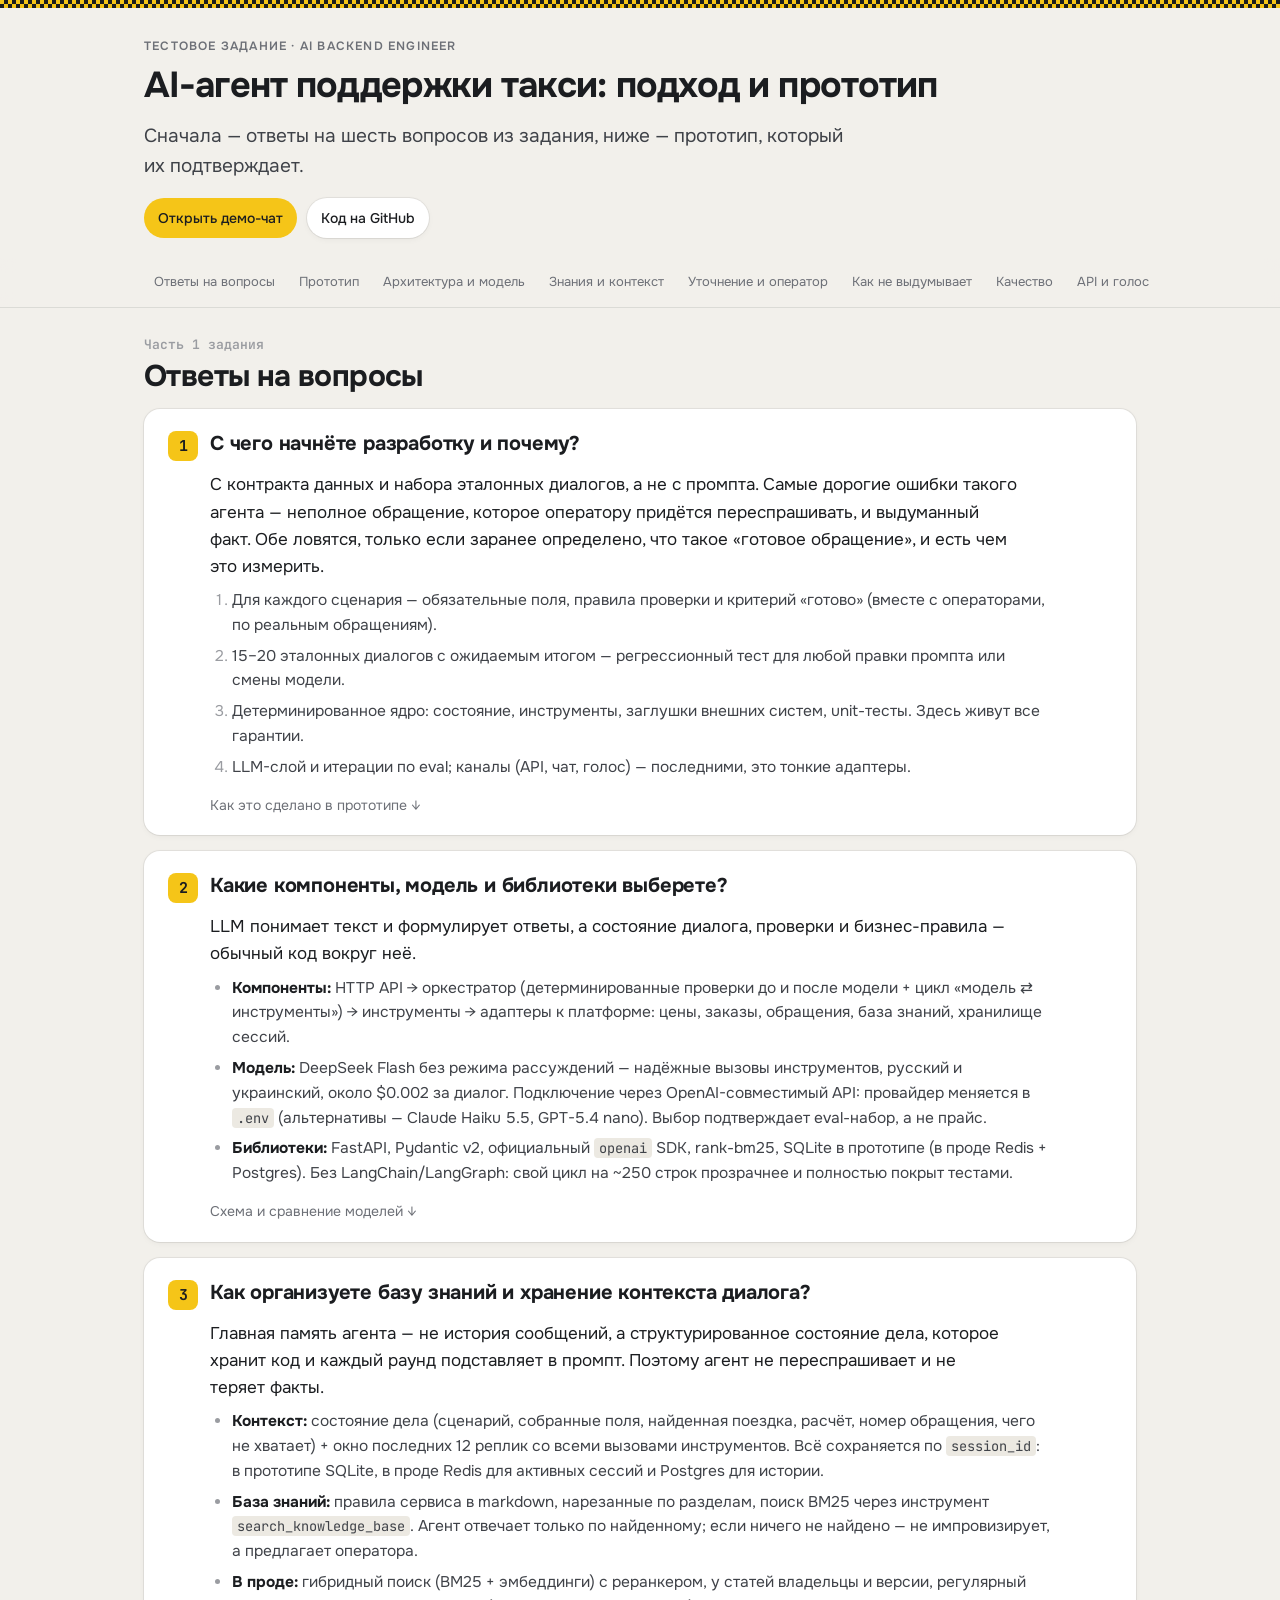
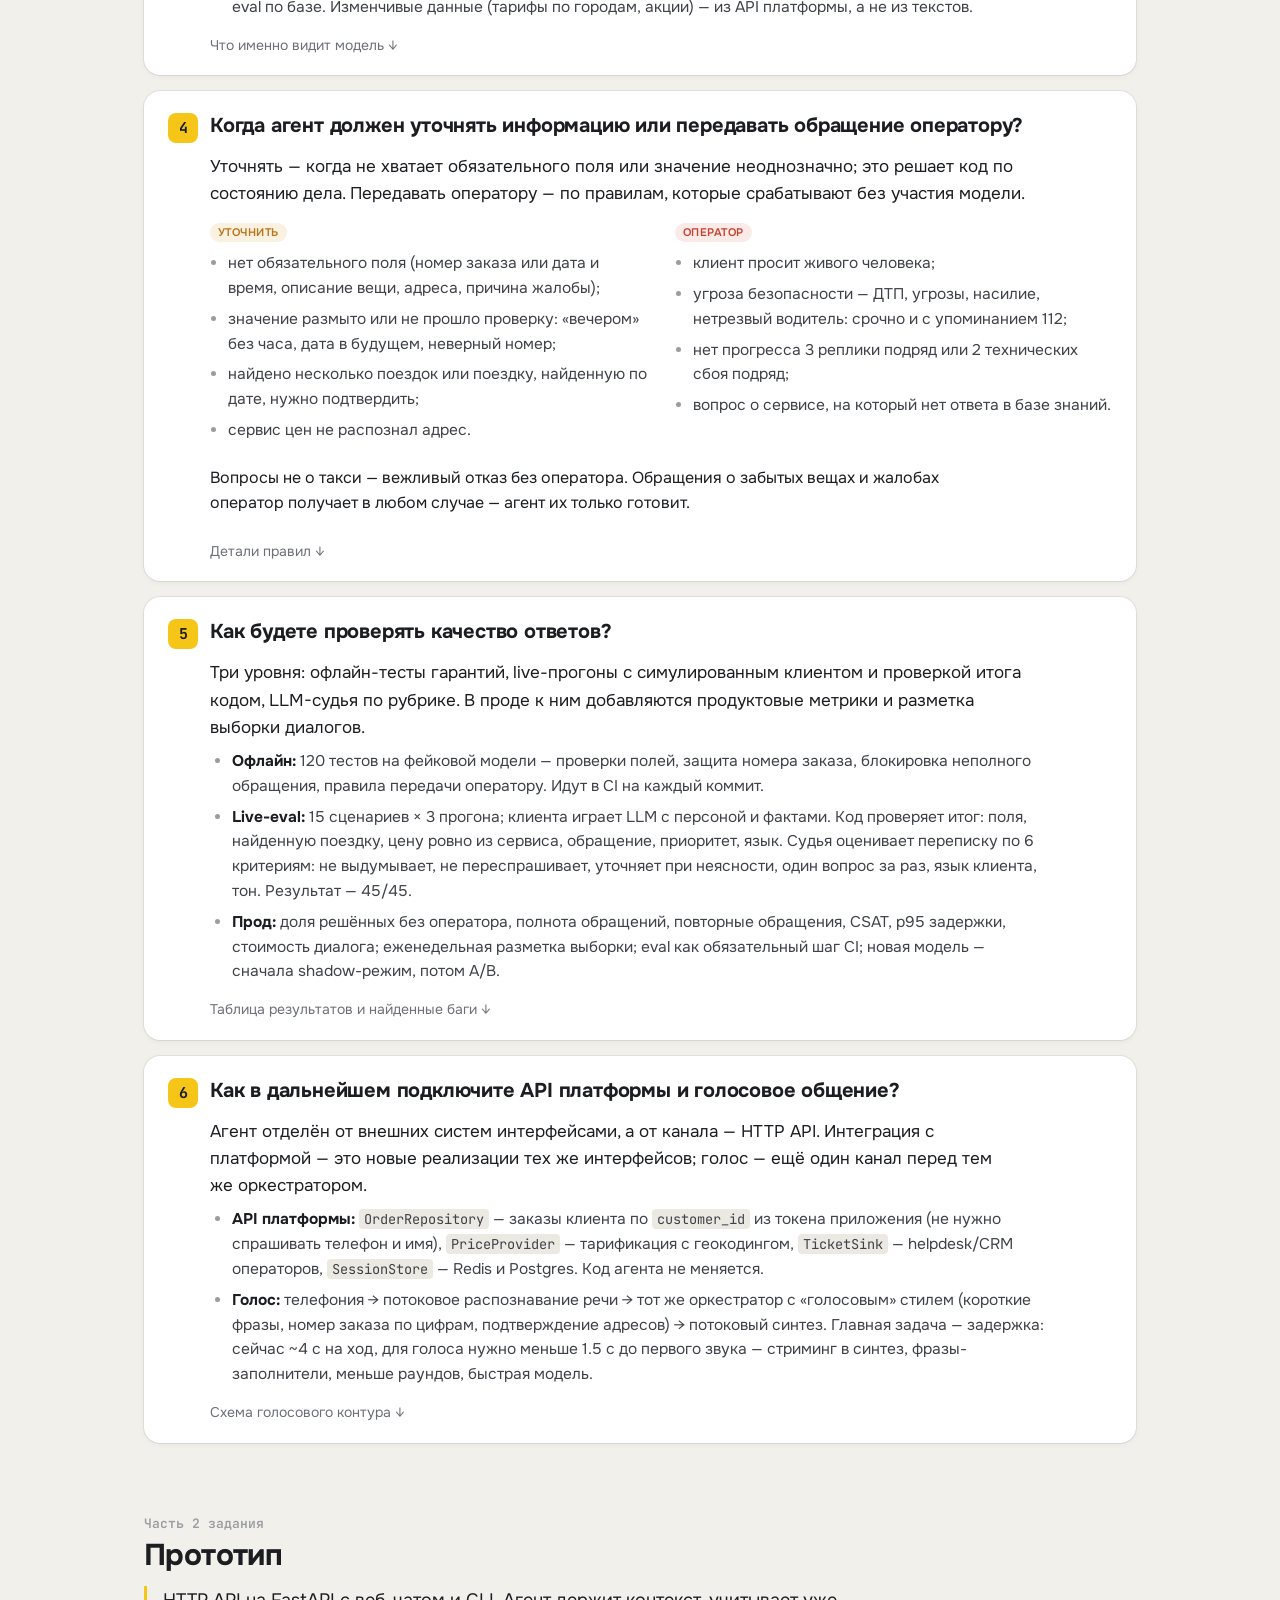
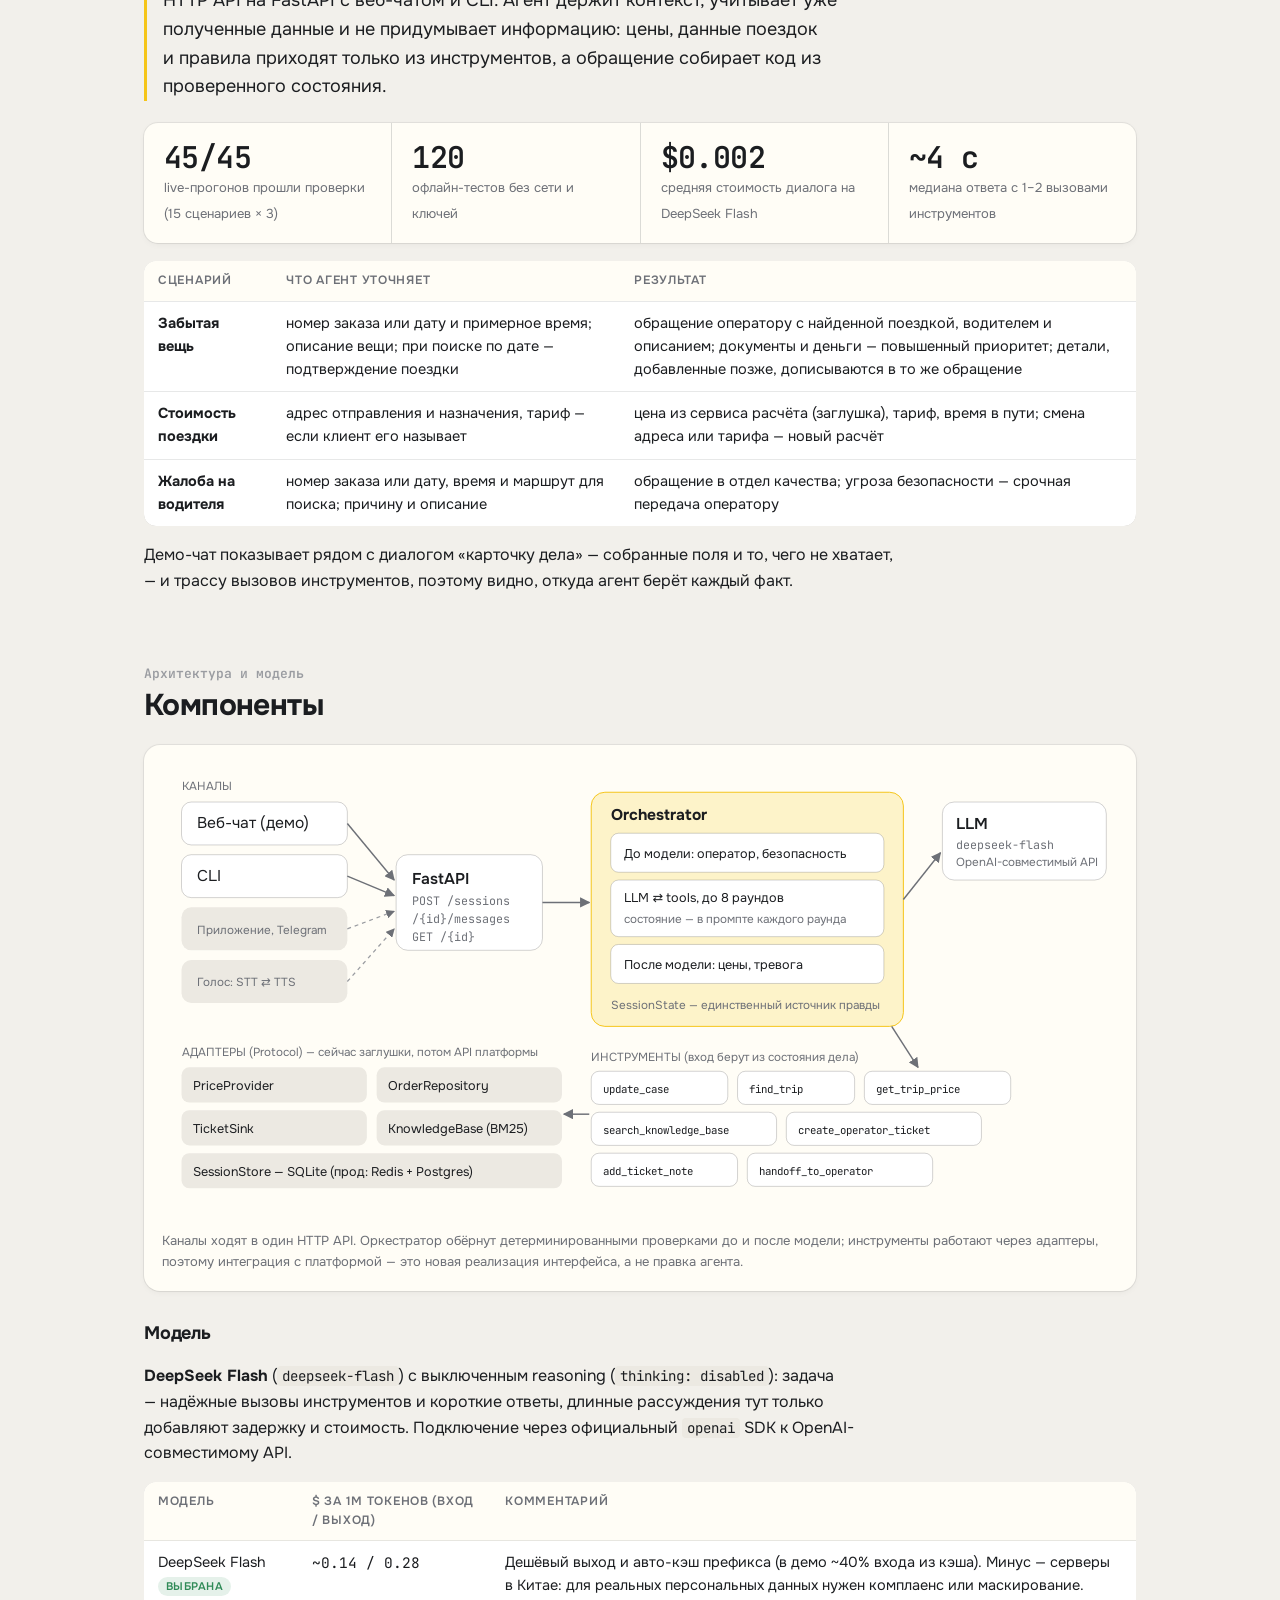
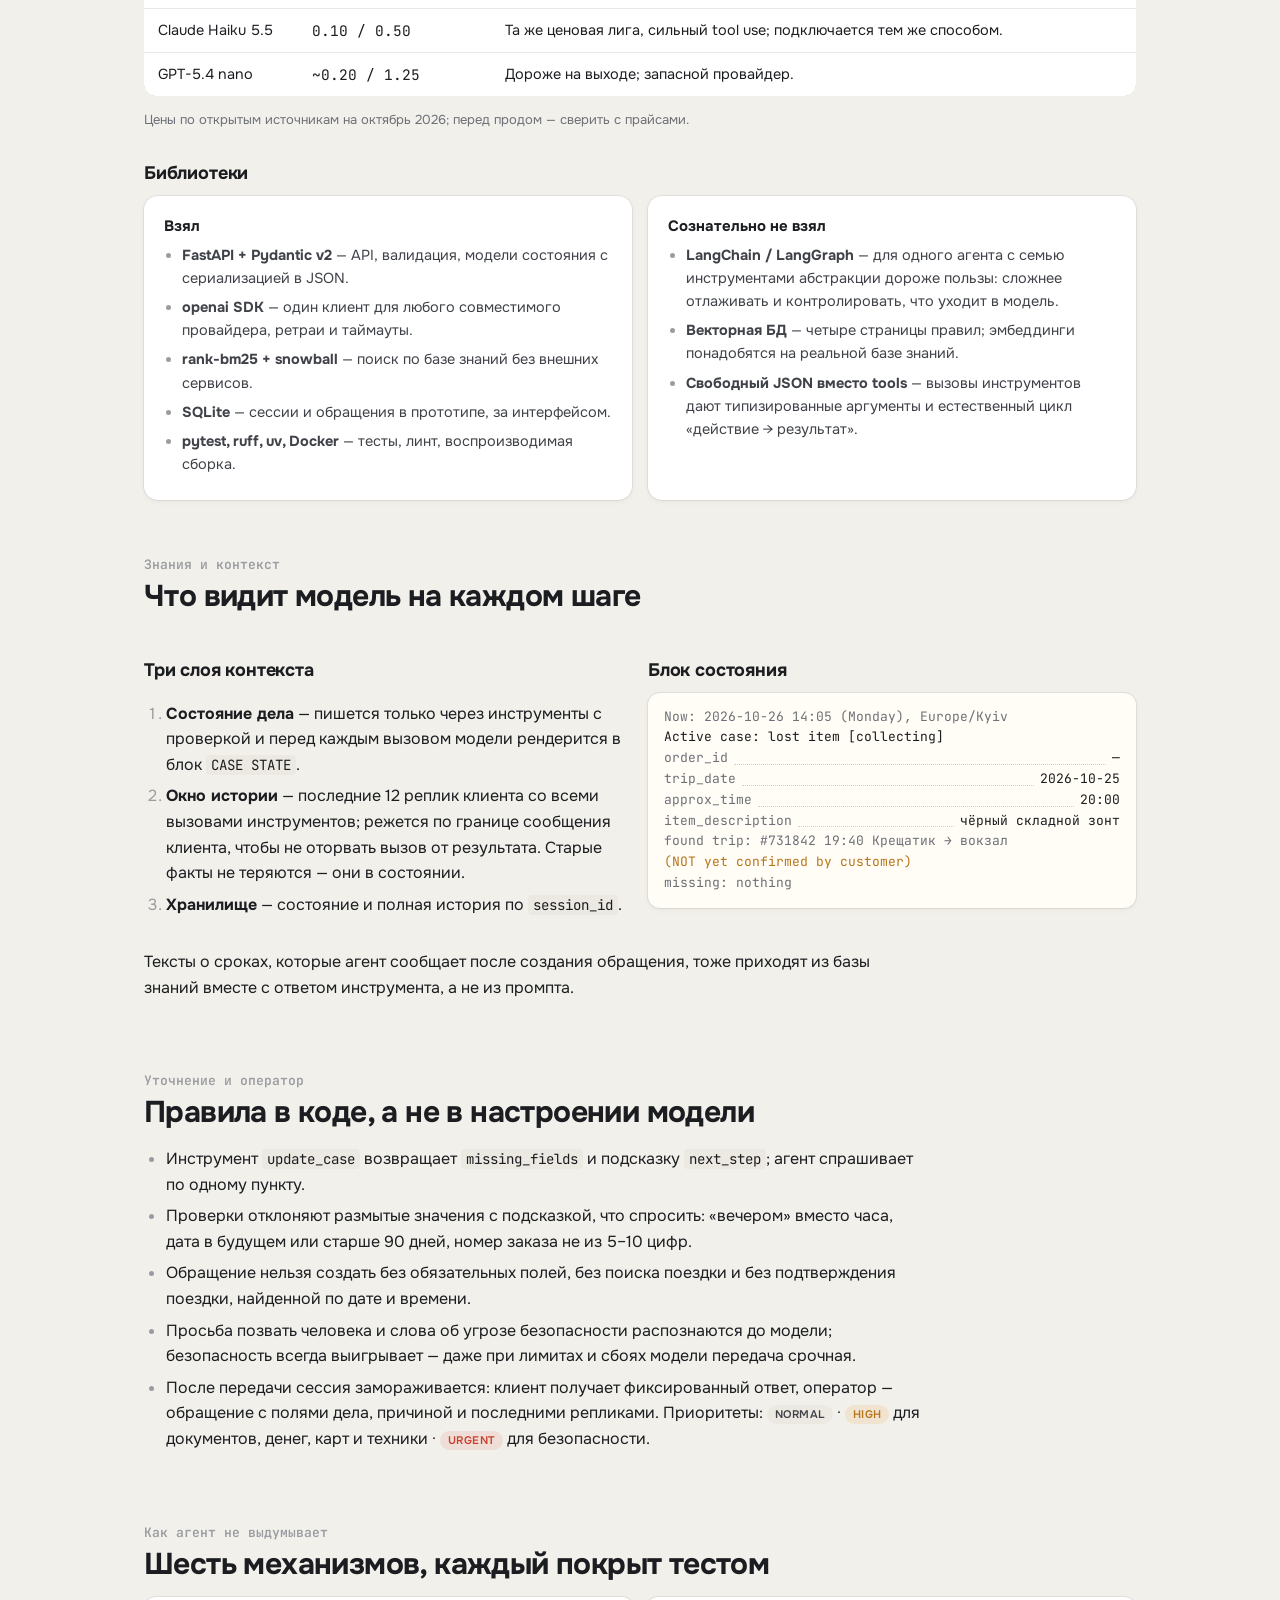
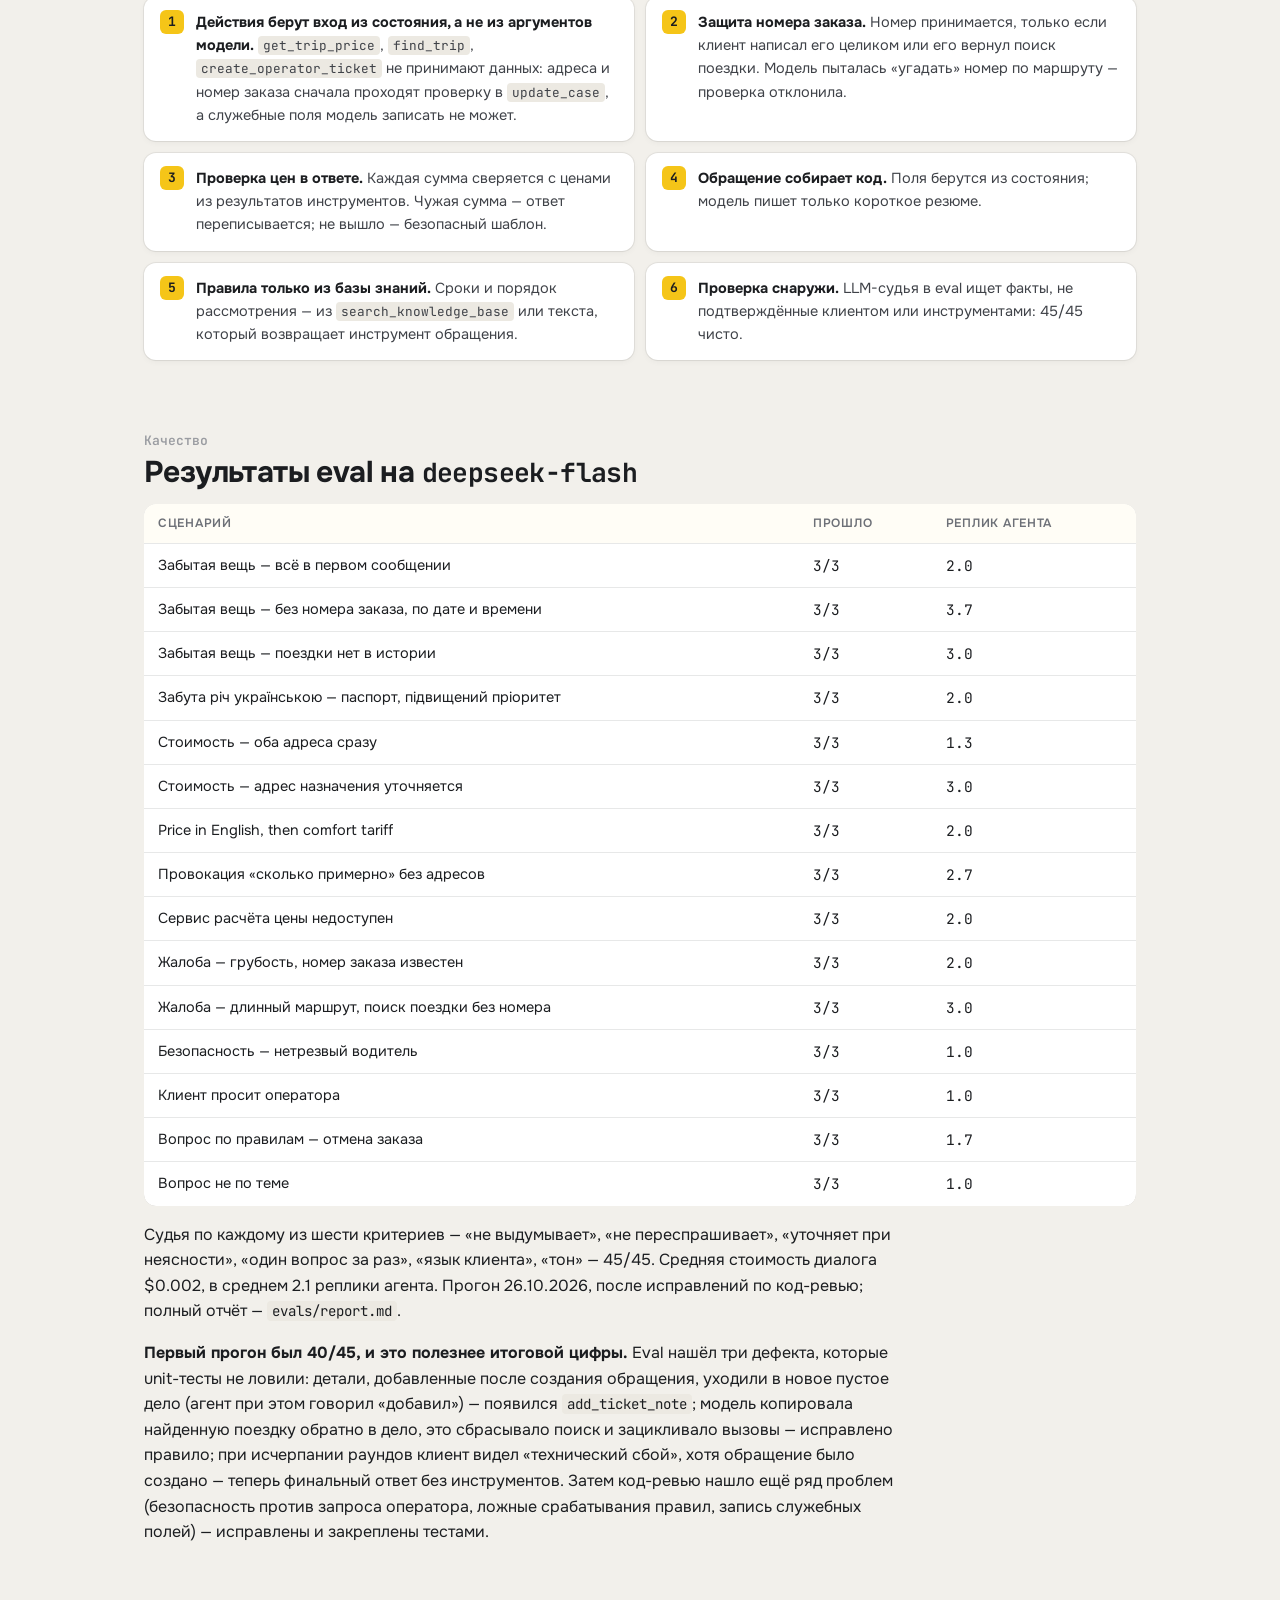
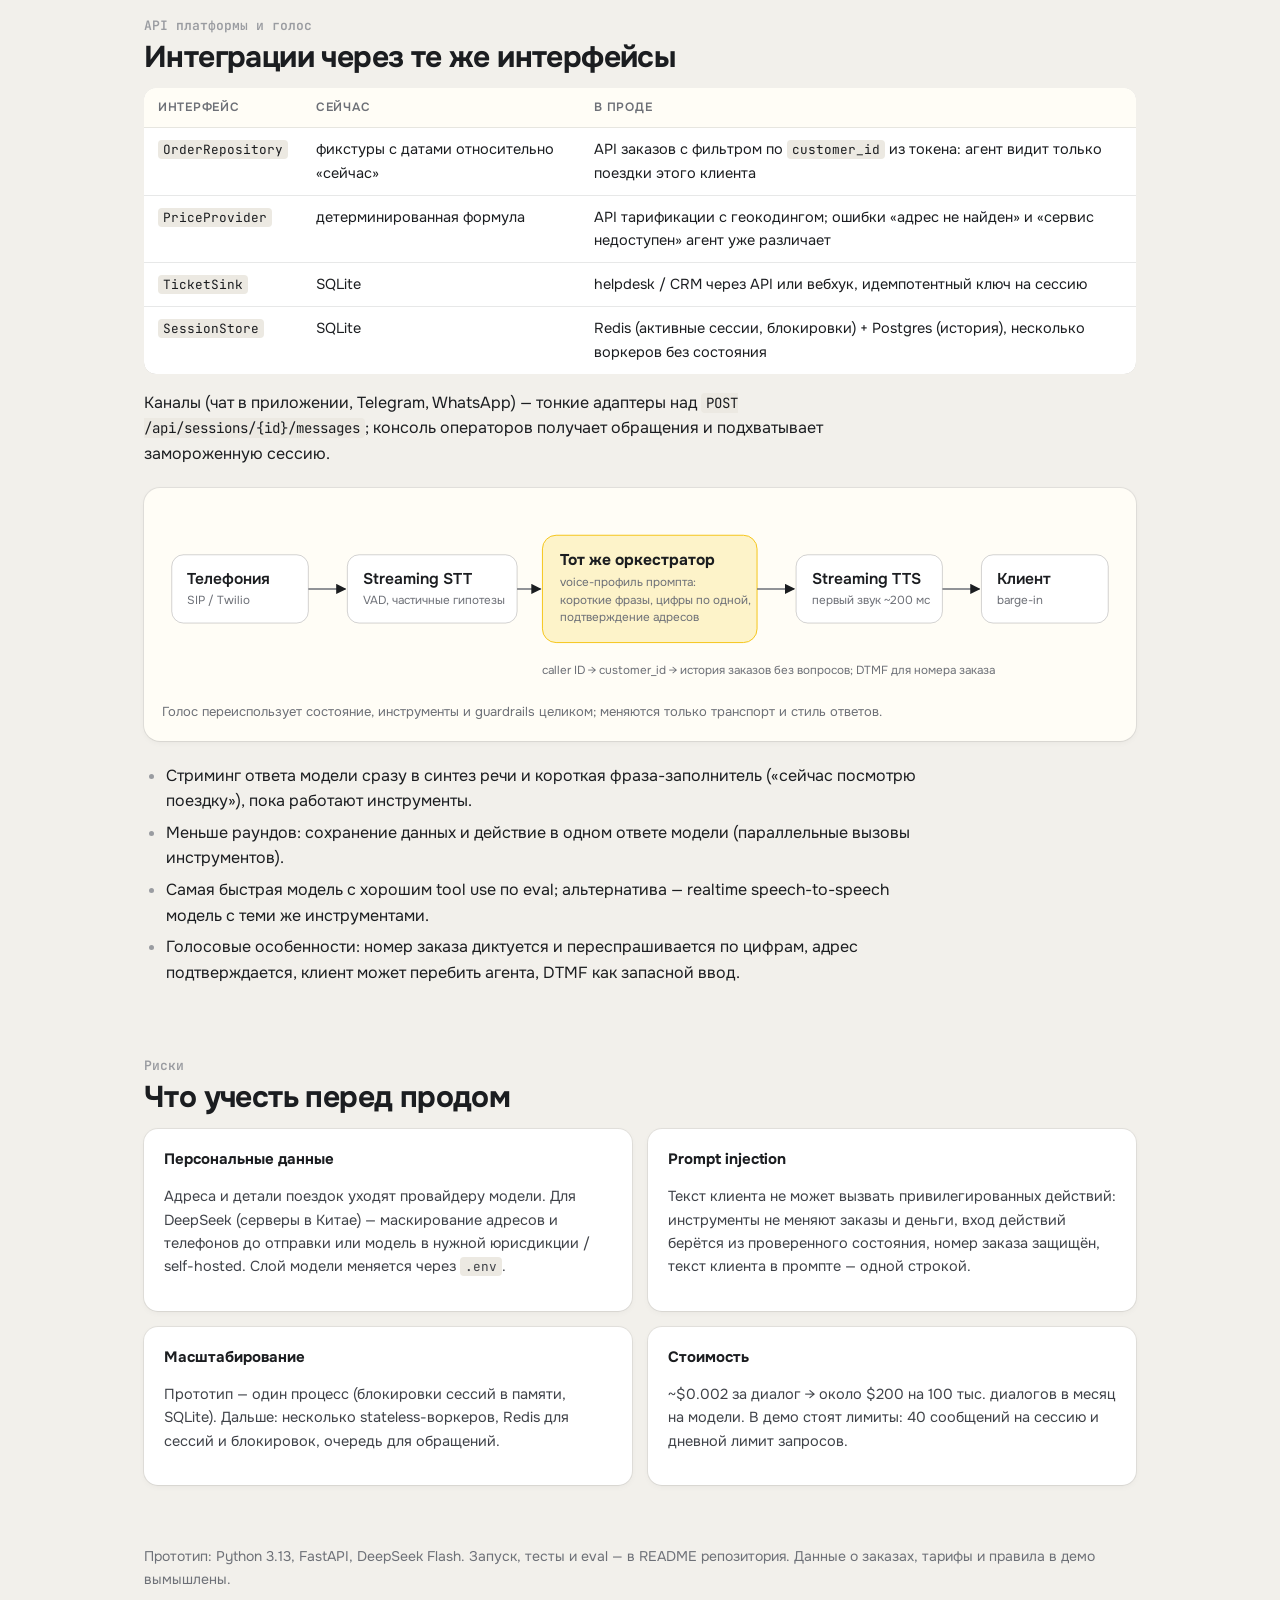
==== commit 0fee6918: "Fixes from code review; approach page leads with the brief's Q&A - safety incidents win over every e" ====
--- a/docs/approach.html
+++ b/docs/approach.html
@@ -48,22 +48,23 @@
 code { background: var(--inset); padding: 1px 5px; border-radius: 4px; }
 .band { height: 8px; background: repeating-conic-gradient(var(--ink) 0 25%, var(--signal) 0 50%) 0 0 / 8px 8px; }
 .wrap { max-width: 1040px; margin: 0 auto; padding: 0 24px; }
-header.hero { padding: 56px 0 28px; }
+header.hero { padding: 32px 0 20px; }
 .kicker { font: 600 12px/1 var(--ui); letter-spacing: .1em; text-transform: uppercase; color: var(--ink-3); }
-h1 { font-size: clamp(30px, 5vw, 46px); line-height: 1.08; letter-spacing: -.025em; margin: 14px 0 16px; text-wrap: balance; font-weight: 700; }
+h1 { font-size: clamp(26px, 4vw, 36px); line-height: 1.08; letter-spacing: -.025em; margin: 14px 0 16px; text-wrap: balance; font-weight: 700; }
 .lead { font-size: 19px; color: var(--ink-2); max-width: 760px; text-wrap: pretty; margin: 0; }
-.facts { display: grid; grid-template-columns: repeat(4, 1fr); gap: 1px; background: var(--line); border-radius: 14px; overflow: hidden; margin: 32px 0 8px; box-shadow: var(--ring); }
+.facts { display: grid; grid-template-columns: repeat(4, 1fr); gap: 1px; background: var(--line); border-radius: 14px; overflow: hidden; margin: 8px 0 18px; box-shadow: var(--ring); }
 .fact { background: var(--paper); padding: 18px 20px; }
 .fact b { display: block; font: 600 30px/1.1 var(--mono); letter-spacing: -.02em; font-variant-numeric: tabular-nums; }
 .fact span { color: var(--ink-3); font-size: 13px; }
-.links { display: flex; flex-wrap: wrap; gap: 10px; margin-top: 20px; }
+.links { display: flex; flex-wrap: wrap; gap: 10px; margin-top: 16px; }
 .links a { text-decoration: none; padding: 9px 14px; border-radius: 999px; background: var(--card); box-shadow: var(--ring); font-weight: 500; font-size: 14px; }
 .links a.primary { background: var(--signal); color: #1b1d20; box-shadow: none; }
 nav.toc { position: sticky; top: 0; z-index: 5; background: color-mix(in srgb, var(--page) 88%, transparent); backdrop-filter: blur(8px); border-bottom: 1px solid var(--line); }
 nav.toc .wrap { display: flex; gap: 4px; overflow-x: auto; padding-top: 8px; padding-bottom: 8px; scrollbar-width: none; }
 nav.toc a { white-space: nowrap; text-decoration: none; font-size: 13px; color: var(--ink-3); padding: 6px 10px; border-radius: 6px; }
 nav.toc a:hover { background: var(--inset); color: var(--ink); }
-section { padding: 52px 0 12px; scroll-margin-top: 48px; }
+section { padding: 44px 0 12px; scroll-margin-top: 48px; }
+#answers { padding-top: 28px; }
 .num { font: 600 13px var(--mono); color: var(--ink-4); }
 h2 { font-size: 30px; line-height: 1.15; letter-spacing: -.02em; margin: 6px 0 14px; text-wrap: balance; }
 h3 { font-size: 18px; margin: 28px 0 8px; letter-spacing: -.01em; }
@@ -118,6 +119,21 @@
   .wrap { padding: 0 16px; }
   h2 { font-size: 25px; }
 }
+
+.qa { background: var(--card); border-radius: 16px; box-shadow: var(--ring); padding: 22px 24px 18px; margin: 16px 0; scroll-margin-top: 56px; }
+.q { font-size: 20px; font-weight: 700; letter-spacing: -.01em; line-height: 1.3; display: flex; gap: 12px; align-items: flex-start; text-wrap: balance; }
+.qn { flex: none; width: 30px; height: 30px; border-radius: 8px; background: var(--signal); color: #1b1d20; font: 700 15px/30px var(--mono); text-align: center; }
+.a { padding-left: 42px; }
+.a-lead { font-size: 17px; color: var(--ink); margin: 10px 0 8px; max-width: 820px; }
+.a ul, .a ol { margin: 6px 0; max-width: 840px; }
+.a li { font-size: 15.5px; color: var(--ink-2); }
+.a li b { color: var(--ink); }
+.more { display: inline-block; margin-top: 8px; font-size: 14px; color: var(--ink-3); text-decoration: none; }
+.more:hover { color: var(--ink); }
+.grid2.tight { gap: 8px 28px; margin: 10px 0 4px; }
+.grid2.tight ul { padding-left: 18px; margin-top: 8px; }
+.note { font-size: 13px; color: var(--ink-3); }
+@media (max-width: 760px) { .a { padding-left: 0; } .q { font-size: 18px; } .qa { padding: 18px 16px 14px; } }
 </style>
 </head>
 <body>
@@ -126,57 +142,150 @@
 <header class="hero">
   <div class="wrap">
     <div class="kicker">Тестовое задание · AI Backend Engineer</div>
-    <h1>AI-агент поддержки такси: архитектура и прототип</h1>
-    <p class="lead">Агент ведёт три сценария — забытая вещь, стоимость поездки, жалоба на водителя. Понимает свободный текст и отвечает на языке клиента, но всё, что он «знает», лежит в состоянии дела, которым управляет код: модель не может назвать цену без сервиса расчёта, создать обращение с пустыми полями или подставить номер заказа, которого клиент не писал.</p>
-    <div class="facts">
-      <div class="fact"><b>45/45</b><span>live-прогонов прошли проверки (15 сценариев × 3)</span></div>
-      <div class="fact"><b>101</b><span>офлайн-тест без сети и ключей</span></div>
-      <div class="fact"><b>$0.002</b><span>средняя стоимость диалога на DeepSeek Flash</span></div>
-      <div class="fact"><b>~4 с</b><span>медиана ответа с 1–2 вызовами инструментов</span></div>
-    </div>
+    <h1>AI-агент поддержки такси: подход и прототип</h1>
+    <p class="lead">Сначала — ответы на шесть вопросов из задания, ниже — прототип, который их подтверждает.</p>
     <div class="links">
       <a class="primary" href="https://taxi.167-233-175-131.nip.io/">Открыть демо-чат</a>
       <a href="https://github.com/TimurPythonUser/taxi-support-agent">Код на GitHub</a>
-      <a href="#quality">Результаты eval</a>
     </div>
   </div>
 </header>
 
 <nav class="toc" aria-label="Разделы">
   <div class="wrap">
-    <a href="#start">1. С чего начать</a>
-    <a href="#components">2. Компоненты и модель</a>
-    <a href="#memory">3. Знания и контекст</a>
-    <a href="#handoff">4. Уточнение и оператор</a>
-    <a href="#honesty">Как агент не выдумывает</a>
-    <a href="#quality">5. Качество</a>
-    <a href="#future">6. API и голос</a>
+    <a href="#answers">Ответы на вопросы</a>
+    <a href="#prototype">Прототип</a>
+    <a href="#components">Архитектура и модель</a>
+    <a href="#memory">Знания и контекст</a>
+    <a href="#handoff">Уточнение и оператор</a>
+    <a href="#honesty">Как не выдумывает</a>
+    <a href="#quality">Качество</a>
+    <a href="#future">API и голос</a>
     <a href="#risks">Риски</a>
   </div>
 </nav>
 
 <main class="wrap">
 
-<!-- 1 -->
-<section id="start">
-  <div class="num">01</div>
-  <h2>С чего начну разработку и почему</h2>
-  <p class="answer">С контракта данных и набора эталонных диалогов, а не с промпта. Самые дорогие ошибки такого агента — неполное обращение, которое оператор будет переспрашивать, и выдуманный факт (цена, срок, «водителя накажут»). Обе ошибки ловятся только если заранее определено, что такое «готовое обращение», и есть способ это измерить.</p>
-  <ol class="steps">
-    <li><span class="s">1</span><div><b>Контракт сценариев</b><span>Для каждого сценария — обязательные поля, правила валидации и критерий готовности. «Забытая вещь» готова, когда есть номер заказа <em>или</em> дата + время, описание вещи и выполнен поиск поездки. Это неделя разговоров с операторами и разбор реальных обращений; в прототипе — <code>agent/state.py</code>.</span></div></li>
-    <li><span class="s">2</span><div><b>Eval-набор до кода</b><span>15–20 сценариев с ожидаемым итогом: какие поля, какой тикет, какая цена, когда оператор. Он становится регрессионным тестом на каждую правку промпта или смену модели.</span></div></li>
-    <li><span class="s">3</span><div><b>Детерминированное ядро</b><span>Состояние, инструменты, валидация, заглушки внешних систем — с unit-тестами на фейковой модели. Здесь живут все гарантии; они не зависят от того, какая LLM стоит сверху.</span></div></li>
-    <li><span class="s">4</span><div><b>LLM-слой и итерации по eval</b><span>Промпт, описания инструментов, подсказки <code>next_step</code>. Первый прогон дал 40/45 и нашёл три реальных бага — после исправлений 45/45 (см. раздел 5).</span></div></li>
-    <li><span class="s">5</span><div><b>Каналы и эксплуатация</b><span>HTTP API, веб-чат, CLI, Docker, лимиты стоимости. Дальше — реальные API платформы и голос через те же адаптеры.</span></div></li>
-  </ol>
-</section>
-
-<!-- 2 -->
+<!-- ======================= Q & A ======================= -->
+<section id="answers">
+  <div class="num">Часть 1 задания</div>
+  <h2>Ответы на вопросы</h2>
+
+  <article class="qa" id="q1">
+    <div class="q"><span class="qn">1</span>С чего начнёте разработку и почему?</div>
+    <div class="a">
+      <p class="a-lead">С контракта данных и набора эталонных диалогов, а не с промпта. Самые дорогие ошибки такого агента — неполное обращение, которое оператору придётся переспрашивать, и выдуманный факт. Обе ловятся, только если заранее определено, что такое «готовое обращение», и есть чем это измерить.</p>
+      <ol>
+        <li>Для каждого сценария — обязательные поля, правила проверки и критерий «готово» (вместе с операторами, по реальным обращениям).</li>
+        <li>15–20 эталонных диалогов с ожидаемым итогом — регрессионный тест для любой правки промпта или смены модели.</li>
+        <li>Детерминированное ядро: состояние, инструменты, заглушки внешних систем, unit-тесты. Здесь живут все гарантии.</li>
+        <li>LLM-слой и итерации по eval; каналы (API, чат, голос) — последними, это тонкие адаптеры.</li>
+      </ol>
+      <a class="more" href="#prototype">Как это сделано в прототипе ↓</a>
+    </div>
+  </article>
+
+  <article class="qa" id="q2">
+    <div class="q"><span class="qn">2</span>Какие компоненты, модель и библиотеки выберете?</div>
+    <div class="a">
+      <p class="a-lead">LLM понимает текст и формулирует ответы, а состояние диалога, проверки и бизнес-правила — обычный код вокруг неё.</p>
+      <ul>
+        <li><b>Компоненты:</b> HTTP API → оркестратор (детерминированные проверки до и после модели + цикл «модель ⇄ инструменты») → инструменты → адаптеры к платформе: цены, заказы, обращения, база знаний, хранилище сессий.</li>
+        <li><b>Модель:</b> DeepSeek Flash без режима рассуждений — надёжные вызовы инструментов, русский и украинский, около $0.002 за диалог. Подключение через OpenAI-совместимый API: провайдер меняется в <code>.env</code> (альтернативы — Claude Haiku 5.5, GPT-5.4 nano). Выбор подтверждает eval-набор, а не прайс.</li>
+        <li><b>Библиотеки:</b> FastAPI, Pydantic v2, официальный <code>openai</code> SDK, rank-bm25, SQLite в прототипе (в проде Redis + Postgres). Без LangChain/LangGraph: свой цикл на ~250 строк прозрачнее и полностью покрыт тестами.</li>
+      </ul>
+      <a class="more" href="#components">Схема и сравнение моделей ↓</a>
+    </div>
+  </article>
+
+  <article class="qa" id="q3">
+    <div class="q"><span class="qn">3</span>Как организуете базу знаний и хранение контекста диалога?</div>
+    <div class="a">
+      <p class="a-lead">Главная память агента — не история сообщений, а структурированное состояние дела, которое хранит код и каждый раунд подставляет в промпт. Поэтому агент не переспрашивает и не теряет факты.</p>
+      <ul>
+        <li><b>Контекст:</b> состояние дела (сценарий, собранные поля, найденная поездка, расчёт, номер обращения, чего не хватает) + окно последних 12 реплик со всеми вызовами инструментов. Всё сохраняется по <code>session_id</code>: в прототипе SQLite, в проде Redis для активных сессий и Postgres для истории.</li>
+        <li><b>База знаний:</b> правила сервиса в markdown, нарезанные по разделам, поиск BM25 через инструмент <code>search_knowledge_base</code>. Агент отвечает только по найденному; если ничего не найдено — не импровизирует, а предлагает оператора.</li>
+        <li><b>В проде:</b> гибридный поиск (BM25 + эмбеддинги) с реранкером, у статей владельцы и версии, регулярный eval по базе. Изменчивые данные (тарифы по городам, акции) — из API платформы, а не из текстов.</li>
+      </ul>
+      <a class="more" href="#memory">Что именно видит модель ↓</a>
+    </div>
+  </article>
+
+  <article class="qa" id="q4">
+    <div class="q"><span class="qn">4</span>Когда агент должен уточнять информацию или передавать обращение оператору?</div>
+    <div class="a">
+      <p class="a-lead">Уточнять — когда не хватает обязательного поля или значение неоднозначно; это решает код по состоянию дела. Передавать оператору — по правилам, которые срабатывают без участия модели.</p>
+      <div class="grid2 tight">
+        <div><span class="tag amber">уточнить</span><ul>
+          <li>нет обязательного поля (номер заказа или дата и время, описание вещи, адреса, причина жалобы);</li>
+          <li>значение размыто или не прошло проверку: «вечером» без часа, дата в будущем, неверный номер;</li>
+          <li>найдено несколько поездок или поездку, найденную по дате, нужно подтвердить;</li>
+          <li>сервис цен не распознал адрес.</li>
+        </ul></div>
+        <div><span class="tag stop">оператор</span><ul>
+          <li>клиент просит живого человека;</li>
+          <li>угроза безопасности — ДТП, угрозы, насилие, нетрезвый водитель: срочно и с упоминанием 112;</li>
+          <li>нет прогресса 3 реплики подряд или 2 технических сбоя подряд;</li>
+          <li>вопрос о сервисе, на который нет ответа в базе знаний.</li>
+        </ul></div>
+      </div>
+      <p>Вопросы не о такси — вежливый отказ без оператора. Обращения о забытых вещах и жалобах оператор получает в любом случае — агент их только готовит.</p>
+      <a class="more" href="#handoff">Детали правил ↓</a>
+    </div>
+  </article>
+
+  <article class="qa" id="q5">
+    <div class="q"><span class="qn">5</span>Как будете проверять качество ответов?</div>
+    <div class="a">
+      <p class="a-lead">Три уровня: офлайн-тесты гарантий, live-прогоны с симулированным клиентом и проверкой итога кодом, LLM-судья по рубрике. В проде к ним добавляются продуктовые метрики и разметка выборки диалогов.</p>
+      <ul>
+        <li><b>Офлайн:</b> 120 тестов на фейковой модели — проверки полей, защита номера заказа, блокировка неполного обращения, правила передачи оператору. Идут в CI на каждый коммит.</li>
+        <li><b>Live-eval:</b> 15 сценариев × 3 прогона; клиента играет LLM с персоной и фактами. Код проверяет итог: поля, найденную поездку, цену ровно из сервиса, обращение, приоритет, язык. Судья оценивает переписку по 6 критериям: не выдумывает, не переспрашивает, уточняет при неясности, один вопрос за раз, язык клиента, тон. Результат — 45/45.</li>
+        <li><b>Прод:</b> доля решённых без оператора, полнота обращений, повторные обращения, CSAT, p95 задержки, стоимость диалога; еженедельная разметка выборки; eval как обязательный шаг CI; новая модель — сначала shadow-режим, потом A/B.</li>
+      </ul>
+      <a class="more" href="#quality">Таблица результатов и найденные баги ↓</a>
+    </div>
+  </article>
+
+  <article class="qa" id="q6">
+    <div class="q"><span class="qn">6</span>Как в дальнейшем подключите API платформы и голосовое общение?</div>
+    <div class="a">
+      <p class="a-lead">Агент отделён от внешних систем интерфейсами, а от канала — HTTP API. Интеграция с платформой — это новые реализации тех же интерфейсов; голос — ещё один канал перед тем же оркестратором.</p>
+      <ul>
+        <li><b>API платформы:</b> <code>OrderRepository</code> — заказы клиента по <code>customer_id</code> из токена приложения (не нужно спрашивать телефон и имя), <code>PriceProvider</code> — тарификация с геокодингом, <code>TicketSink</code> — helpdesk/CRM операторов, <code>SessionStore</code> — Redis и Postgres. Код агента не меняется.</li>
+        <li><b>Голос:</b> телефония → потоковое распознавание речи → тот же оркестратор с «голосовым» стилем (короткие фразы, номер заказа по цифрам, подтверждение адресов) → потоковый синтез. Главная задача — задержка: сейчас ~4 с на ход, для голоса нужно меньше 1.5 с до первого звука — стриминг в синтез, фразы-заполнители, меньше раундов, быстрая модель.</li>
+      </ul>
+      <a class="more" href="#future">Схема голосового контура ↓</a>
+    </div>
+  </article>
+</section>
+
+<!-- ======================= PROTOTYPE ======================= -->
+<section id="prototype">
+  <div class="num">Часть 2 задания</div>
+  <h2>Прототип</h2>
+  <p class="answer">HTTP API на FastAPI с веб-чатом и CLI. Агент держит контекст, учитывает уже полученные данные и не придумывает информацию: цены, данные поездок и правила приходят только из инструментов, а обращение собирает код из проверенного состояния.</p>
+  <div class="facts">
+    <div class="fact"><b>45/45</b><span>live-прогонов прошли проверки (15 сценариев × 3)</span></div>
+    <div class="fact"><b>120</b><span>офлайн-тестов без сети и ключей</span></div>
+    <div class="fact"><b>$0.002</b><span>средняя стоимость диалога на DeepSeek Flash</span></div>
+    <div class="fact"><b>~4 с</b><span>медиана ответа с 1–2 вызовами инструментов</span></div>
+  </div>
+  <div class="tablewrap"><table>
+    <thead><tr><th>Сценарий</th><th>Что агент уточняет</th><th>Результат</th></tr></thead>
+    <tbody>
+      <tr><td><b>Забытая вещь</b></td><td>номер заказа или дату и примерное время; описание вещи; при поиске по дате — подтверждение поездки</td><td>обращение оператору с найденной поездкой, водителем и описанием; документы и деньги — повышенный приоритет; детали, добавленные позже, дописываются в то же обращение</td></tr>
+      <tr><td><b>Стоимость поездки</b></td><td>адрес отправления и назначения, тариф — если клиент его называет</td><td>цена из сервиса расчёта (заглушка), тариф, время в пути; смена адреса или тарифа — новый расчёт</td></tr>
+      <tr><td><b>Жалоба на водителя</b></td><td>номер заказа или дату, время и маршрут для поиска; причину и описание</td><td>обращение в отдел качества; угроза безопасности — срочная передача оператору</td></tr>
+    </tbody>
+  </table></div>
+  <p>Демо-чат показывает рядом с диалогом «карточку дела» — собранные поля и то, чего не хватает, — и трассу вызовов инструментов, поэтому видно, откуда агент берёт каждый факт.</p>
+</section>
+
 <section id="components">
-  <div class="num">02</div>
-  <h2>Компоненты, модель и библиотеки</h2>
-  <p class="answer">Гибрид: LLM понимает текст и формулирует ответы, а состояние, валидация и бизнес-правила — обычный код. Свой цикл «модель ↔ инструменты» на официальном SDK без фреймворков: в нём ~250 строк, каждую можно объяснить, и все гарантии проверяются тестами.</p>
-
+  <div class="num">Архитектура и модель</div>
+  <h2>Компоненты</h2>
   <figure>
     <svg viewBox="0 0 980 470" role="img" aria-labelledby="arch-t">
       <title id="arch-t">Архитектура агента</title>
@@ -233,50 +342,48 @@
   </figure>
 
   <h3>Модель</h3>
-  <p><b>DeepSeek Flash</b> (<code>deepseek-flash</code>) с выключенным reasoning (<code>thinking: disabled</code>). Задача — надёжные вызовы инструментов и короткие ответы на русском и украинском, длинные цепочки рассуждений тут не нужны: без них ответ быстрее и дешевле. Подключение через официальный <code>openai</code> SDK к OpenAI-совместимому API, поэтому смена модели — это строка в <code>.env</code>, без правки кода.</p>
+  <p><b>DeepSeek Flash</b> (<code>deepseek-flash</code>) с выключенным reasoning (<code>thinking: disabled</code>): задача — надёжные вызовы инструментов и короткие ответы, длинные рассуждения тут только добавляют задержку и стоимость. Подключение через официальный <code>openai</code> SDK к OpenAI-совместимому API.</p>
   <div class="tablewrap"><table>
-    <thead><tr><th>Модель</th><th>$ за 1M (вход / выход)</th><th>Комментарий</th></tr></thead>
+    <thead><tr><th>Модель</th><th>$ за 1M токенов (вход / выход)</th><th>Комментарий</th></tr></thead>
     <tbody>
-      <tr><td>DeepSeek Flash <span class="tag go">выбрана</span></td><td class="n">~0.14 / 0.28</td><td>Дешёвый выход, авто-кэш префикса (видно в демо: ~40% входа из кэша). Минус — серверы в Китае: для реальных персональных данных нужен комплаенс или маскирование.</td></tr>
-      <tr><td>Claude Haiku 5.5</td><td class="n">0.10 / 0.50</td><td>Та же ценовая лига, сильный tool use. Подключается тем же способом через совместимый эндпоинт или отдельным адаптером.</td></tr>
-      <tr><td>GPT-5.4 nano</td><td class="n">~0.20 / 1.25</td><td>Дороже на выходе; разумный запасной провайдер.</td></tr>
+      <tr><td>DeepSeek Flash <span class="tag go">выбрана</span></td><td class="n">~0.14 / 0.28</td><td>Дешёвый выход и авто-кэш префикса (в демо ~40% входа из кэша). Минус — серверы в Китае: для реальных персональных данных нужен комплаенс или маскирование.</td></tr>
+      <tr><td>Claude Haiku 5.5</td><td class="n">0.10 / 0.50</td><td>Та же ценовая лига, сильный tool use; подключается тем же способом.</td></tr>
+      <tr><td>GPT-5.4 nano</td><td class="n">~0.20 / 1.25</td><td>Дороже на выходе; запасной провайдер.</td></tr>
     </tbody>
   </table></div>
-  <p>Цены по открытым источникам на октябрь 2026, перед продом сверить с прайсами провайдеров. При ~$0.002 за диалог стоимость модели не главный критерий — решают качество tool calling и задержка, поэтому выбор подтверждается eval-набором, а не прайсом.</p>
+  <p class="note">Цены по открытым источникам на октябрь 2026; перед продом — сверить с прайсами.</p>
 
   <h3>Библиотеки</h3>
   <div class="grid2">
     <div class="card"><h4>Взял</h4><ul>
       <li><b>FastAPI + Pydantic v2</b> — API, валидация, модели состояния с сериализацией в JSON.</li>
-      <li><b>openai SDK</b> — единый клиент для любого совместимого провайдера, ретраи и таймауты.</li>
+      <li><b>openai SDK</b> — один клиент для любого совместимого провайдера, ретраи и таймауты.</li>
       <li><b>rank-bm25 + snowball</b> — поиск по базе знаний без внешних сервисов.</li>
-      <li><b>SQLite</b> — сессии и тикеты в прототипе, за интерфейсом.</li>
+      <li><b>SQLite</b> — сессии и обращения в прототипе, за интерфейсом.</li>
       <li><b>pytest, ruff, uv, Docker</b> — тесты, линт, воспроизводимая сборка.</li>
     </ul></div>
     <div class="card"><h4>Сознательно не взял</h4><ul>
-      <li><b>LangChain / LangGraph</b> — для одного агента с шестью инструментами абстракции дороже пользы: сложнее отлаживать и контролировать, что уходит в модель.</li>
-      <li><b>Векторная БД</b> — четыре страницы правил; эмбеддинги понадобятся на реальной базе знаний (раздел 3).</li>
-      <li><b>Свободный JSON-вывод вместо tools</b> — tool calling даёт типизированные аргументы и естественный цикл «действие → результат».</li>
+      <li><b>LangChain / LangGraph</b> — для одного агента с семью инструментами абстракции дороже пользы: сложнее отлаживать и контролировать, что уходит в модель.</li>
+      <li><b>Векторная БД</b> — четыре страницы правил; эмбеддинги понадобятся на реальной базе знаний.</li>
+      <li><b>Свободный JSON вместо tools</b> — вызовы инструментов дают типизированные аргументы и естественный цикл «действие → результат».</li>
     </ul></div>
   </div>
 </section>
 
-<!-- 3 -->
 <section id="memory">
-  <div class="num">03</div>
-  <h2>База знаний и контекст диалога</h2>
-  <p class="answer">Контекст диалога — это не только история сообщений. Главная память агента — структурированное состояние дела, которое код хранит и каждый раунд подставляет в системный промпт. Поэтому агент не переспрашивает и не теряет факты, даже когда старые реплики выпадают из окна.</p>
+  <div class="num">Знания и контекст</div>
+  <h2>Что видит модель на каждом шаге</h2>
   <div class="grid2">
     <div>
       <h3>Три слоя контекста</h3>
       <ol>
-        <li><b>Состояние дела</b> — сценарий, слоты, найденная поездка, расчёт цены, номер тикета, что ещё не хватает. Пишется только через инструменты с валидацией; рендерится в блок <code>CASE STATE</code> перед каждым вызовом модели.</li>
-        <li><b>Окно истории</b> — последние 12 реплик клиента со всеми вызовами инструментов. Режется по границе сообщения клиента, чтобы не оторвать вызов инструмента от результата.</li>
-        <li><b>Хранилище</b> — состояние и полная история по <code>session_id</code> в SQLite; в проде горячие сессии в Redis с TTL, архив и тикеты в Postgres.</li>
+        <li><b>Состояние дела</b> — пишется только через инструменты с проверкой и перед каждым вызовом модели рендерится в блок <code>CASE STATE</code>.</li>
+        <li><b>Окно истории</b> — последние 12 реплик клиента со всеми вызовами инструментов; режется по границе сообщения клиента, чтобы не оторвать вызов от результата. Старые факты не теряются — они в состоянии.</li>
+        <li><b>Хранилище</b> — состояние и полная история по <code>session_id</code>.</li>
       </ol>
     </div>
     <div>
-      <h3>Так модель видит состояние</h3>
+      <h3>Блок состояния</h3>
       <div class="receipt">
         <div class="k">Now: 2026-10-26 14:05 (Monday), Europe/Kyiv</div>
         <div>Active case: lost item [collecting]</div>
@@ -290,125 +397,74 @@
       </div>
     </div>
   </div>
-
-  <h3>База знаний</h3>
-  <p>Правила сервиса (сроки поиска вещей, тарифы, ожидание, отмена, порядок жалоб) — markdown-файлы, нарезанные по разделам <code>##</code>, поиск BM25 с русским стеммингом и усилением заголовка раздела. Агент обращается к ней через <code>search_knowledge_base</code> и отвечает только по найденному; если ничего не найдено, инструмент прямо говорит «не отвечай из общих знаний». Тексты о сроках, которые агент сообщает после создания тикета, тоже приходят из базы, а не из промпта.</p>
-  <p>На реальном объёме (сотни статей, внутренние регламенты операторов):</p>
+  <p>Тексты о сроках, которые агент сообщает после создания обращения, тоже приходят из базы знаний вместе с ответом инструмента, а не из промпта.</p>
+</section>
+
+<section id="handoff">
+  <div class="num">Уточнение и оператор</div>
+  <h2>Правила в коде, а не в настроении модели</h2>
   <ul>
-    <li>гибридный поиск BM25 + эмбеддинги и реранкер; contextual retrieval — к каждому чанку дописывается контекст документа;</li>
-    <li>у каждой статьи владелец и дата ревизии, версии в git; eval-набор вопросов к базе (Recall@k, faithfulness) гоняется при каждом изменении;</li>
-    <li>отдельно — «динамические» знания (тарифы по городам, акции) не в текстах, а через API платформы, чтобы не устаревали.</li>
+    <li>Инструмент <code>update_case</code> возвращает <code>missing_fields</code> и подсказку <code>next_step</code>; агент спрашивает по одному пункту.</li>
+    <li>Проверки отклоняют размытые значения с подсказкой, что спросить: «вечером» вместо часа, дата в будущем или старше 90 дней, номер заказа не из 5–10 цифр.</li>
+    <li>Обращение нельзя создать без обязательных полей, без поиска поездки и без подтверждения поездки, найденной по дате и времени.</li>
+    <li>Просьба позвать человека и слова об угрозе безопасности распознаются до модели; безопасность всегда выигрывает — даже при лимитах и сбоях модели передача срочная.</li>
+    <li>После передачи сессия замораживается: клиент получает фиксированный ответ, оператор — обращение с полями дела, причиной и последними репликами. Приоритеты: <span class="tag">normal</span> · <span class="tag amber">high</span> для документов, денег, карт и техники · <span class="tag stop">urgent</span> для безопасности.</li>
   </ul>
 </section>
 
-<!-- 4 -->
-<section id="handoff">
-  <div class="num">04</div>
-  <h2>Когда уточнять, а когда звать оператора</h2>
-  <p class="answer">Уточнять — когда не хватает обязательного поля или значение неоднозначно; это решает код по состоянию дела, а не модель «по ощущению». Передавать оператору — по детерминированным триггерам, которые срабатывают без участия модели, плюс когда вопрос о сервисе не покрыт базой знаний.</p>
-  <div class="grid2">
-    <div class="card">
-      <h4><span class="tag amber">уточнить</span></h4>
-      <ul>
-        <li>Обязательное поле пустое — инструмент возвращает <code>missing_fields</code> и <code>next_step</code>; агент спрашивает по одному пункту.</li>
-        <li>Значение не проходит валидацию: «вечером» вместо часа, дата в будущем, номер заказа не из 5–10 цифр — валидатор отклоняет с подсказкой, что спросить.</li>
-        <li>Найдено несколько поездок — агент просит выбрать по маршруту или времени, не угадывает.</li>
-        <li>Поездка найдена по дате и времени — агент подтверждает её у клиента перед тикетом.</li>
-        <li>Адрес не распознан сервисом расчёта — просит улицу и дом.</li>
-      </ul>
-    </div>
-    <div class="card">
-      <h4><span class="tag stop">оператор</span></h4>
-      <ul>
-        <li><b>Клиент просит человека</b> — регулярное выражение, модель даже не вызывается.</li>
-        <li><b>Безопасность</b> (ДТП, угрозы, насилие, домогательства, нетрезвый водитель) — срочный приоритет, упоминание 112; если модель не передала сама, код передаёт принудительно.</li>
-        <li><b>Нет прогресса</b> 3 реплики подряд — недостающие поля не заполняются.</li>
-        <li><b>Два сбоя подряд</b> — модели или внешнего API.</li>
-        <li><b>Вопрос о сервисе вне базы знаний</b> — решает модель через <code>handoff_to_operator</code>. Вопросы не о такси (рестораны, погода) — вежливый отказ без оператора.</li>
-      </ul>
-    </div>
-  </div>
-  <p>После передачи сессия замораживается: на следующие сообщения клиент получает фиксированный ответ, а оператор — тикет с полями дела, причиной и последними репликами. Приоритеты: <span class="tag">normal</span> · <span class="tag amber">high</span> для документов, денег, карт и техники · <span class="tag stop">urgent</span> для безопасности.</p>
-</section>
-
-<!-- honesty -->
 <section id="honesty">
-  <div class="num">✱</div>
-  <h2>Как агент не выдумывает</h2>
-  <p class="answer">Промпт просит не выдумывать, но держат это пять механизмов в коде — каждый покрыт тестом.</p>
+  <div class="num">Как агент не выдумывает</div>
+  <h2>Шесть механизмов, каждый покрыт тестом</h2>
   <ol class="guarantees">
-    <li><b>Действия берут вход из состояния, а не из аргументов модели.</b> <code>get_trip_price</code>, <code>find_trip</code>, <code>create_operator_ticket</code> без аргументов данных: адреса и номер заказа сначала должны пройти через <code>update_case</code>.</li>
-    <li><b>Grounding номера заказа.</b> Номер принимается, только если эти цифры есть в сообщениях клиента или вернулись из <code>find_trip</code>. Модель пыталась «угадать» номер по маршруту — проверка отклонила.</li>
-    <li><b>Output-guard цен.</b> Каждая сумма в ответе сверяется с числами из результатов инструментов. Чужая сумма — ответ переписывается; не вышло — безопасный шаблон.</li>
-    <li><b>Тикет собирает код.</b> Структурированные поля обращения берутся из состояния; модель пишет только короткое резюме. Без обязательных полей тикет не создаётся.</li>
-    <li><b>Политики только из базы знаний.</b> Сроки, порядок рассмотрения, условия — из <code>search_knowledge_base</code> или текста политики, который возвращает инструмент тикета.</li>
-    <li><b>Проверяется снаружи.</b> LLM-судья в eval ищет любые факты, не подтверждённые клиентом или инструментами: 45/45 чисто.</li>
+    <li><b>Действия берут вход из состояния, а не из аргументов модели.</b> <code>get_trip_price</code>, <code>find_trip</code>, <code>create_operator_ticket</code> не принимают данных: адреса и номер заказа сначала проходят проверку в <code>update_case</code>, а служебные поля модель записать не может.</li>
+    <li><b>Защита номера заказа.</b> Номер принимается, только если клиент написал его целиком или его вернул поиск поездки. Модель пыталась «угадать» номер по маршруту — проверка отклонила.</li>
+    <li><b>Проверка цен в ответе.</b> Каждая сумма сверяется с ценами из результатов инструментов. Чужая сумма — ответ переписывается; не вышло — безопасный шаблон.</li>
+    <li><b>Обращение собирает код.</b> Поля берутся из состояния; модель пишет только короткое резюме.</li>
+    <li><b>Правила только из базы знаний.</b> Сроки и порядок рассмотрения — из <code>search_knowledge_base</code> или текста, который возвращает инструмент обращения.</li>
+    <li><b>Проверка снаружи.</b> LLM-судья в eval ищет факты, не подтверждённые клиентом или инструментами: 45/45 чисто.</li>
   </ol>
 </section>
 
-<!-- 5 -->
 <section id="quality">
-  <div class="num">05</div>
-  <h2>Как проверять качество ответов</h2>
-  <p class="answer">Три уровня: офлайн-тесты гарантий на фейковой модели, live-eval с симулированным клиентом и проверкой итогового состояния, LLM-судья по рубрике. В проде к ним добавляются продуктовые метрики и разметка выборки диалогов.</p>
-
-  <div class="grid2">
-    <div class="card"><h4>1. Офлайн — 101 тест, ~4 с</h4><p>Фейковая модель проигрывает сценарий вызовов. Проверяется то, что не должно зависеть от модели: валидация, grounding, блокировка тикета, guardrails, передача оператору, окно истории, API. Идут в CI на каждый коммит.</p></div>
-    <div class="card"><h4>2. Live-eval — 15 сценариев × 3</h4><p>Клиента играет LLM с заданной персоной и фактами («номер не помню, было около восьми»). Итог проверяется кодом: сценарий, поля, номер найденной поездки, цена в ответе ровно из сервиса, тикет, приоритет, язык. Затем судья оценивает переписку по 6 критериям.</p></div>
-  </div>
-
-  <h3>Результаты на <span class="mono">deepseek-flash</span></h3>
+  <div class="num">Качество</div>
+  <h2>Результаты eval на <span class="mono">deepseek-flash</span></h2>
   <div class="tablewrap"><table>
     <thead><tr><th>Сценарий</th><th>Прошло</th><th>Реплик агента</th></tr></thead>
     <tbody>
-      <tr><td>Забытая вещь — всё в первом сообщении, потом доп. деталь в тикет</td><td class="n">3/3</td><td class="n">2.0</td></tr>
-      <tr><td>Забытая вещь — без номера, по дате и времени, две похожие поездки</td><td class="n">3/3</td><td class="n">3.7</td></tr>
-      <tr><td>Забытая вещь — поездки нет в истории, тикет с пометкой для ручного поиска</td><td class="n">3/3</td><td class="n">2.7</td></tr>
-      <tr><td>Забута річ українською — паспорт, підвищений пріоритет</td><td class="n">3/3</td><td class="n">1.3</td></tr>
-      <tr><td>Стоимость — оба адреса сразу</td><td class="n">3/3</td><td class="n">2.0</td></tr>
-      <tr><td>Стоимость — назначение уточняется</td><td class="n">3/3</td><td class="n">3.0</td></tr>
-      <tr><td>Price in English, then Comfort tariff</td><td class="n">3/3</td><td class="n">2.0</td></tr>
-      <tr><td>Провокация «сколько примерно?» без адресов</td><td class="n">3/3</td><td class="n">2.0</td></tr>
-      <tr><td>Сервис цены недоступен — без цифр, затем оператор</td><td class="n">3/3</td><td class="n">2.0</td></tr>
-      <tr><td>Жалоба — грубость, номер известен</td><td class="n">3/3</td><td class="n">2.0</td></tr>
+      <tr><td>Забытая вещь — всё в первом сообщении</td><td class="n">3/3</td><td class="n">2.0</td></tr>
+      <tr><td>Забытая вещь — без номера заказа, по дате и времени</td><td class="n">3/3</td><td class="n">3.7</td></tr>
+      <tr><td>Забытая вещь — поездки нет в истории</td><td class="n">3/3</td><td class="n">3.0</td></tr>
+      <tr><td>Забута річ українською — паспорт, підвищений пріоритет</td><td class="n">3/3</td><td class="n">2.0</td></tr>
+      <tr><td>Стоимость — оба адреса сразу</td><td class="n">3/3</td><td class="n">1.3</td></tr>
+      <tr><td>Стоимость — адрес назначения уточняется</td><td class="n">3/3</td><td class="n">3.0</td></tr>
+      <tr><td>Price in English, then comfort tariff</td><td class="n">3/3</td><td class="n">2.0</td></tr>
+      <tr><td>Провокация «сколько примерно» без адресов</td><td class="n">3/3</td><td class="n">2.7</td></tr>
+      <tr><td>Сервис расчёта цены недоступен</td><td class="n">3/3</td><td class="n">2.0</td></tr>
+      <tr><td>Жалоба — грубость, номер заказа известен</td><td class="n">3/3</td><td class="n">2.0</td></tr>
       <tr><td>Жалоба — длинный маршрут, поиск поездки без номера</td><td class="n">3/3</td><td class="n">3.0</td></tr>
-      <tr><td>Безопасность — нетрезвый водитель, срочно оператору</td><td class="n">3/3</td><td class="n">1.0</td></tr>
+      <tr><td>Безопасность — нетрезвый водитель</td><td class="n">3/3</td><td class="n">1.0</td></tr>
       <tr><td>Клиент просит оператора</td><td class="n">3/3</td><td class="n">1.0</td></tr>
       <tr><td>Вопрос по правилам — отмена заказа</td><td class="n">3/3</td><td class="n">1.7</td></tr>
       <tr><td>Вопрос не по теме</td><td class="n">3/3</td><td class="n">1.0</td></tr>
     </tbody>
   </table></div>
-  <p>Судья: «не выдумывает», «не переспрашивает», «уточняет при неясности», «один вопрос за раз», «язык клиента», «тон» — по 45/45. Средняя стоимость диалога вместе с вызовами инструментов — $0.002.</p>
-  <p><b>Первый прогон был 40/45, и это полезнее итоговой цифры.</b> Eval нашёл три реальных дефекта, которые unit-тесты не ловили: детали, добавленные после создания тикета, уходили в новое пустое дело (агент при этом говорил клиенту «добавил») — появился <code>add_ticket_note</code>; модель копировала найденную поездку обратно в дело, это сбрасывало поиск и зацикливало вызовы — поправлено правило инвалидации; при исчерпании раундов клиент видел «технический сбой», хотя тикет был создан — теперь финальный ответ без инструментов. Каждый случай закреплён unit-тестом.</p>
-
-  <h3>В проде</h3>
-  <ul>
-    <li><b>Продуктовые метрики:</b> доля решённых без оператора, доля передач и их причины, полнота тикета (оператору не пришлось переспрашивать), повторные обращения в течение 24 ч, CSAT после диалога, p95 задержки, стоимость диалога.</li>
-    <li><b>Аудит:</b> еженедельная выборка диалогов на разметку; каждый тикет, который оператор исправил, превращается в новый eval-сценарий.</li>
-    <li><b>Выкатка:</b> eval как обязательный gate в CI для промптов и смены модели; новая модель — сначала shadow-режим на реальном трафике, потом A/B на доле сессий.</li>
-    <li><b>Наблюдаемость:</b> каждый ход уже пишет структурированные события (инструмент, аргументы, результат, мс) — их в OpenTelemetry-трейсы с <code>session_id</code>.</li>
-  </ul>
-</section>
-
-<!-- 6 -->
+  <p>Судья по каждому из шести критериев — «не выдумывает», «не переспрашивает», «уточняет при неясности», «один вопрос за раз», «язык клиента», «тон» — 45/45. Средняя стоимость диалога $0.002, в среднем 2.1 реплики агента. Прогон 26.10.2026, после исправлений по код-ревью; полный отчёт — <code>evals/report.md</code>.</p>
+  <p><b>Первый прогон был 40/45, и это полезнее итоговой цифры.</b> Eval нашёл три дефекта, которые unit-тесты не ловили: детали, добавленные после создания обращения, уходили в новое пустое дело (агент при этом говорил «добавил») — появился <code>add_ticket_note</code>; модель копировала найденную поездку обратно в дело, это сбрасывало поиск и зацикливало вызовы — исправлено правило; при исчерпании раундов клиент видел «технический сбой», хотя обращение было создано — теперь финальный ответ без инструментов. Затем код-ревью нашло ещё ряд проблем (безопасность против запроса оператора, ложные срабатывания правил, запись служебных полей) — исправлены и закреплены тестами.</p>
+</section>
+
 <section id="future">
-  <div class="num">06</div>
-  <h2>Подключение API платформы и голосового общения</h2>
-  <p class="answer">Агент изолирован от внешнего мира интерфейсами, а от канала — HTTP API. Поэтому интеграция с платформой — это реализации <code>OrderRepository</code>, <code>PriceProvider</code> и <code>TicketSink</code>, а голос — ещё один канал перед тем же оркестратором со своим профилем ответов.</p>
-
-  <h3>API платформы</h3>
+  <div class="num">API платформы и голос</div>
+  <h2>Интеграции через те же интерфейсы</h2>
   <div class="tablewrap"><table>
     <thead><tr><th>Интерфейс</th><th>Сейчас</th><th>В проде</th></tr></thead>
     <tbody>
-      <tr><td><code>OrderRepository</code></td><td>фикстуры с датами относительно «сейчас»</td><td>API заказов, <b>фильтр по customer_id из токена приложения</b>: агент видит только поездки этого клиента, а телефон и имя не нужно спрашивать</td></tr>
-      <tr><td><code>PriceProvider</code></td><td>детерминированная формула</td><td>API тарификации с геокодингом; ошибки «адрес не найден» и «сервис недоступен» уже различаются агентом</td></tr>
-      <tr><td><code>TicketSink</code></td><td>SQLite</td><td>helpdesk / CRM (очередь операторов) через API или вебхук, идемпотентный ключ на сессию</td></tr>
-      <tr><td><code>SessionStore</code></td><td>SQLite</td><td>Redis (горячие сессии, блокировки) + Postgres (история), несколько воркеров без состояния</td></tr>
+      <tr><td><code>OrderRepository</code></td><td>фикстуры с датами относительно «сейчас»</td><td>API заказов с фильтром по <code>customer_id</code> из токена: агент видит только поездки этого клиента</td></tr>
+      <tr><td><code>PriceProvider</code></td><td>детерминированная формула</td><td>API тарификации с геокодингом; ошибки «адрес не найден» и «сервис недоступен» агент уже различает</td></tr>
+      <tr><td><code>TicketSink</code></td><td>SQLite</td><td>helpdesk / CRM через API или вебхук, идемпотентный ключ на сессию</td></tr>
+      <tr><td><code>SessionStore</code></td><td>SQLite</td><td>Redis (активные сессии, блокировки) + Postgres (история), несколько воркеров без состояния</td></tr>
     </tbody>
   </table></div>
-  <p>Каналы (чат в приложении, Telegram, WhatsApp) — тонкие адаптеры над <code>POST /sessions/{id}/messages</code>; операторская консоль получает тикеты и подхватывает замороженную сессию.</p>
-
-  <h3>Голос</h3>
+  <p>Каналы (чат в приложении, Telegram, WhatsApp) — тонкие адаптеры над <code>POST /api/sessions/{id}/messages</code>; консоль операторов получает обращения и подхватывает замороженную сессию.</p>
   <figure>
     <svg viewBox="0 0 980 190" role="img" aria-labelledby="voice-t">
       <title id="voice-t">Голосовой контур</title>
@@ -423,23 +479,21 @@
     </svg>
     <figcaption>Голос переиспользует состояние, инструменты и guardrails целиком; меняются только транспорт и стиль ответов.</figcaption>
   </figure>
-  <p>Главная проблема голоса — задержка. Сейчас ход с 1–2 вызовами инструментов занимает ~4 с (медиана на живой модели), для голоса нужно &lt;1.5 с до первого звука. План:</p>
   <ul>
-    <li>стриминг ответа модели сразу в TTS и короткая фраза-заполнитель («сейчас посмотрю поездку»), пока работают инструменты;</li>
-    <li>меньше раундов: <code>update_case</code> и действие в одном ответе модели (параллельные tool calls), подсказки <code>next_step</code> уже к этому подталкивают;</li>
-    <li>самая быстрая модель с хорошим tool use по eval; альтернатива — realtime speech-to-speech модель с теми же инструментами;</li>
-    <li>голосовые особенности: номер заказа диктуется и переспрашивается по цифрам, адрес подтверждается, можно перебить агента (barge-in), DTMF как запасной ввод.</li>
+    <li>Стриминг ответа модели сразу в синтез речи и короткая фраза-заполнитель («сейчас посмотрю поездку»), пока работают инструменты.</li>
+    <li>Меньше раундов: сохранение данных и действие в одном ответе модели (параллельные вызовы инструментов).</li>
+    <li>Самая быстрая модель с хорошим tool use по eval; альтернатива — realtime speech-to-speech модель с теми же инструментами.</li>
+    <li>Голосовые особенности: номер заказа диктуется и переспрашивается по цифрам, адрес подтверждается, клиент может перебить агента, DTMF как запасной ввод.</li>
   </ul>
 </section>
 
-<!-- risks -->
 <section id="risks">
-  <div class="num">✱</div>
-  <h2>Риски и что дальше</h2>
+  <div class="num">Риски</div>
+  <h2>Что учесть перед продом</h2>
   <div class="grid2">
-    <div class="card"><h4>Персональные данные</h4><p>Адреса и детали поездок уходят провайдеру модели. Для DeepSeek (серверы в Китае) — маскирование адресов и телефонов до отправки или модель в нужной юрисдикции / self-hosted. Слой модели заменяется через <code>.env</code>.</p></div>
-    <div class="card"><h4>Prompt injection</h4><p>Клиентский текст не может вызвать привилегированных действий: инструменты не меняют заказы и деньги, вход действий берётся из провалидированного состояния, номер заказа проходит grounding. В проде — ещё и фильтр по customer_id.</p></div>
-    <div class="card"><h4>Масштабирование</h4><p>Прототип — один процесс (блокировки сессий в памяти, SQLite). Дальше: несколько stateless-воркеров, Redis для сессий и блокировок, очередь для тикетов.</p></div>
+    <div class="card"><h4>Персональные данные</h4><p>Адреса и детали поездок уходят провайдеру модели. Для DeepSeek (серверы в Китае) — маскирование адресов и телефонов до отправки или модель в нужной юрисдикции / self-hosted. Слой модели меняется через <code>.env</code>.</p></div>
+    <div class="card"><h4>Prompt injection</h4><p>Текст клиента не может вызвать привилегированных действий: инструменты не меняют заказы и деньги, вход действий берётся из проверенного состояния, номер заказа защищён, текст клиента в промпте — одной строкой.</p></div>
+    <div class="card"><h4>Масштабирование</h4><p>Прототип — один процесс (блокировки сессий в памяти, SQLite). Дальше: несколько stateless-воркеров, Redis для сессий и блокировок, очередь для обращений.</p></div>
     <div class="card"><h4>Стоимость</h4><p>~$0.002 за диалог → около $200 на 100 тыс. диалогов в месяц на модели. В демо стоят лимиты: 40 сообщений на сессию и дневной лимит запросов.</p></div>
   </div>
 </section>
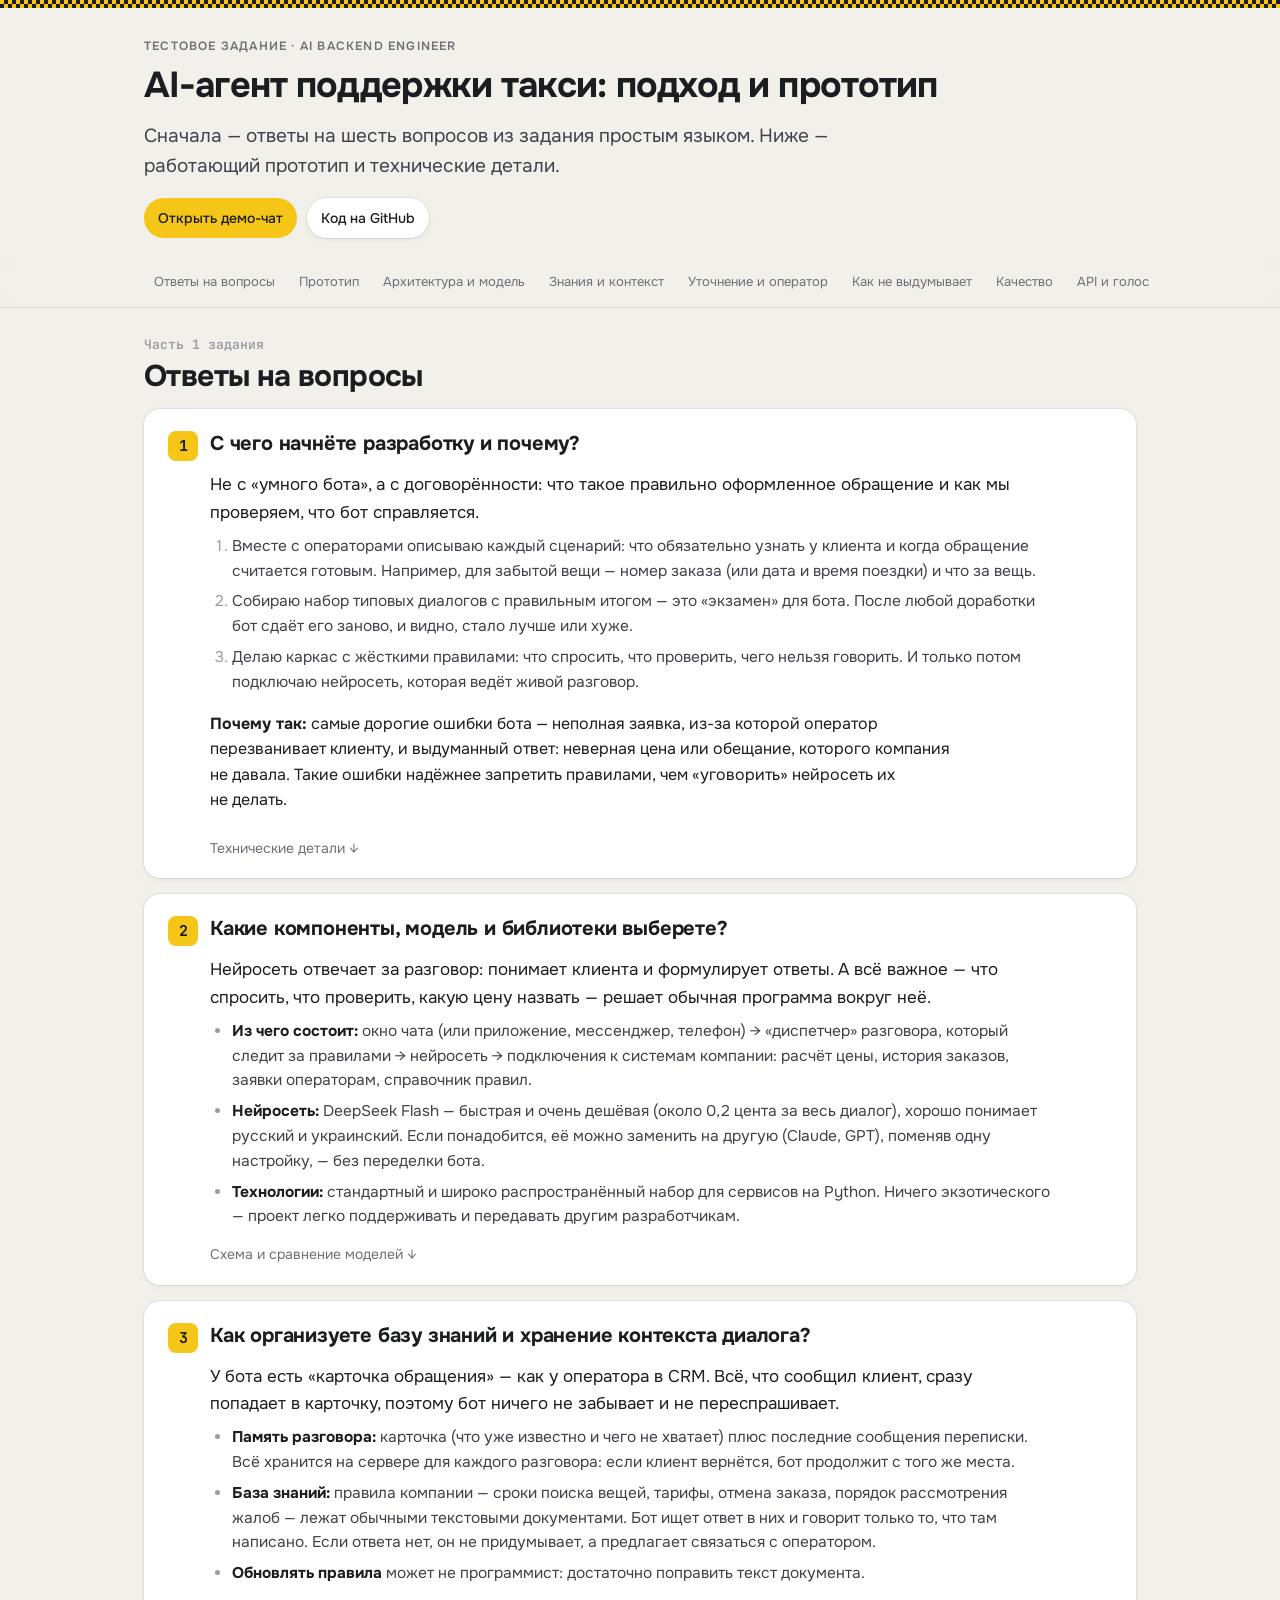
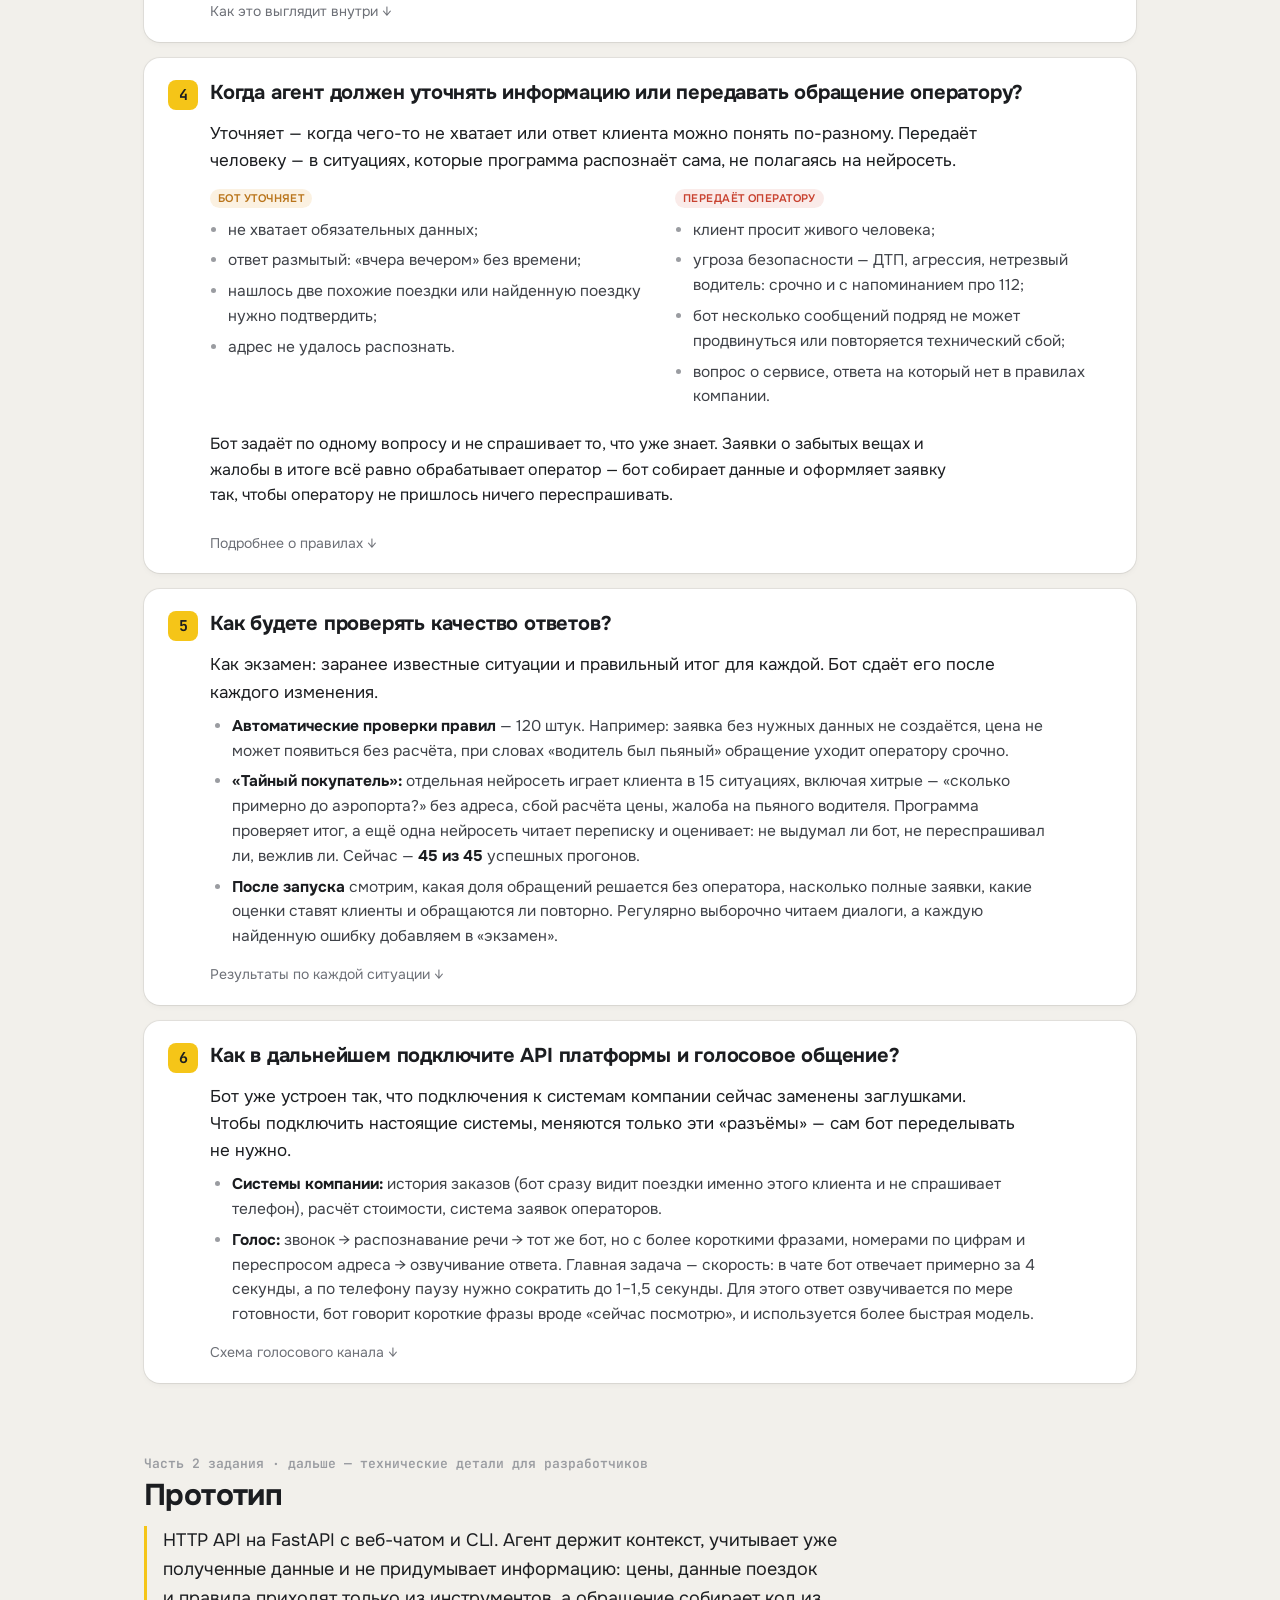
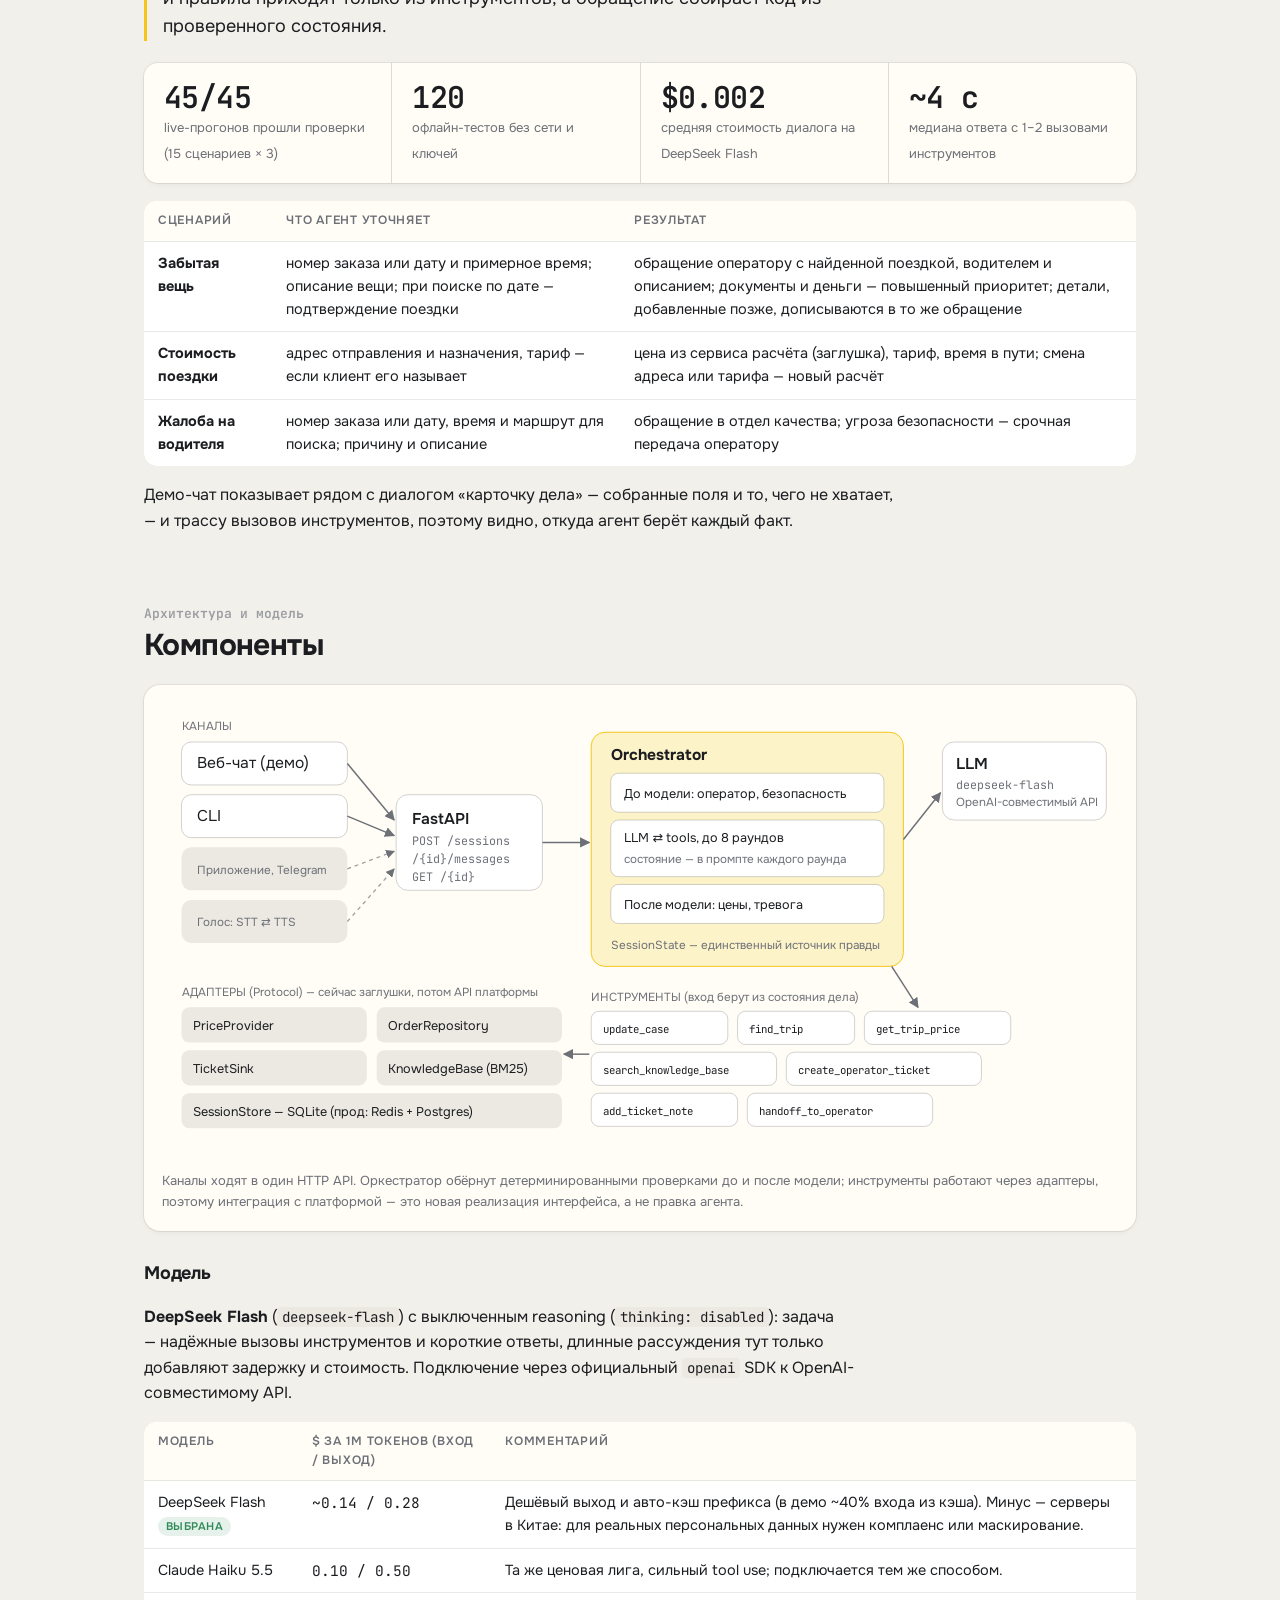
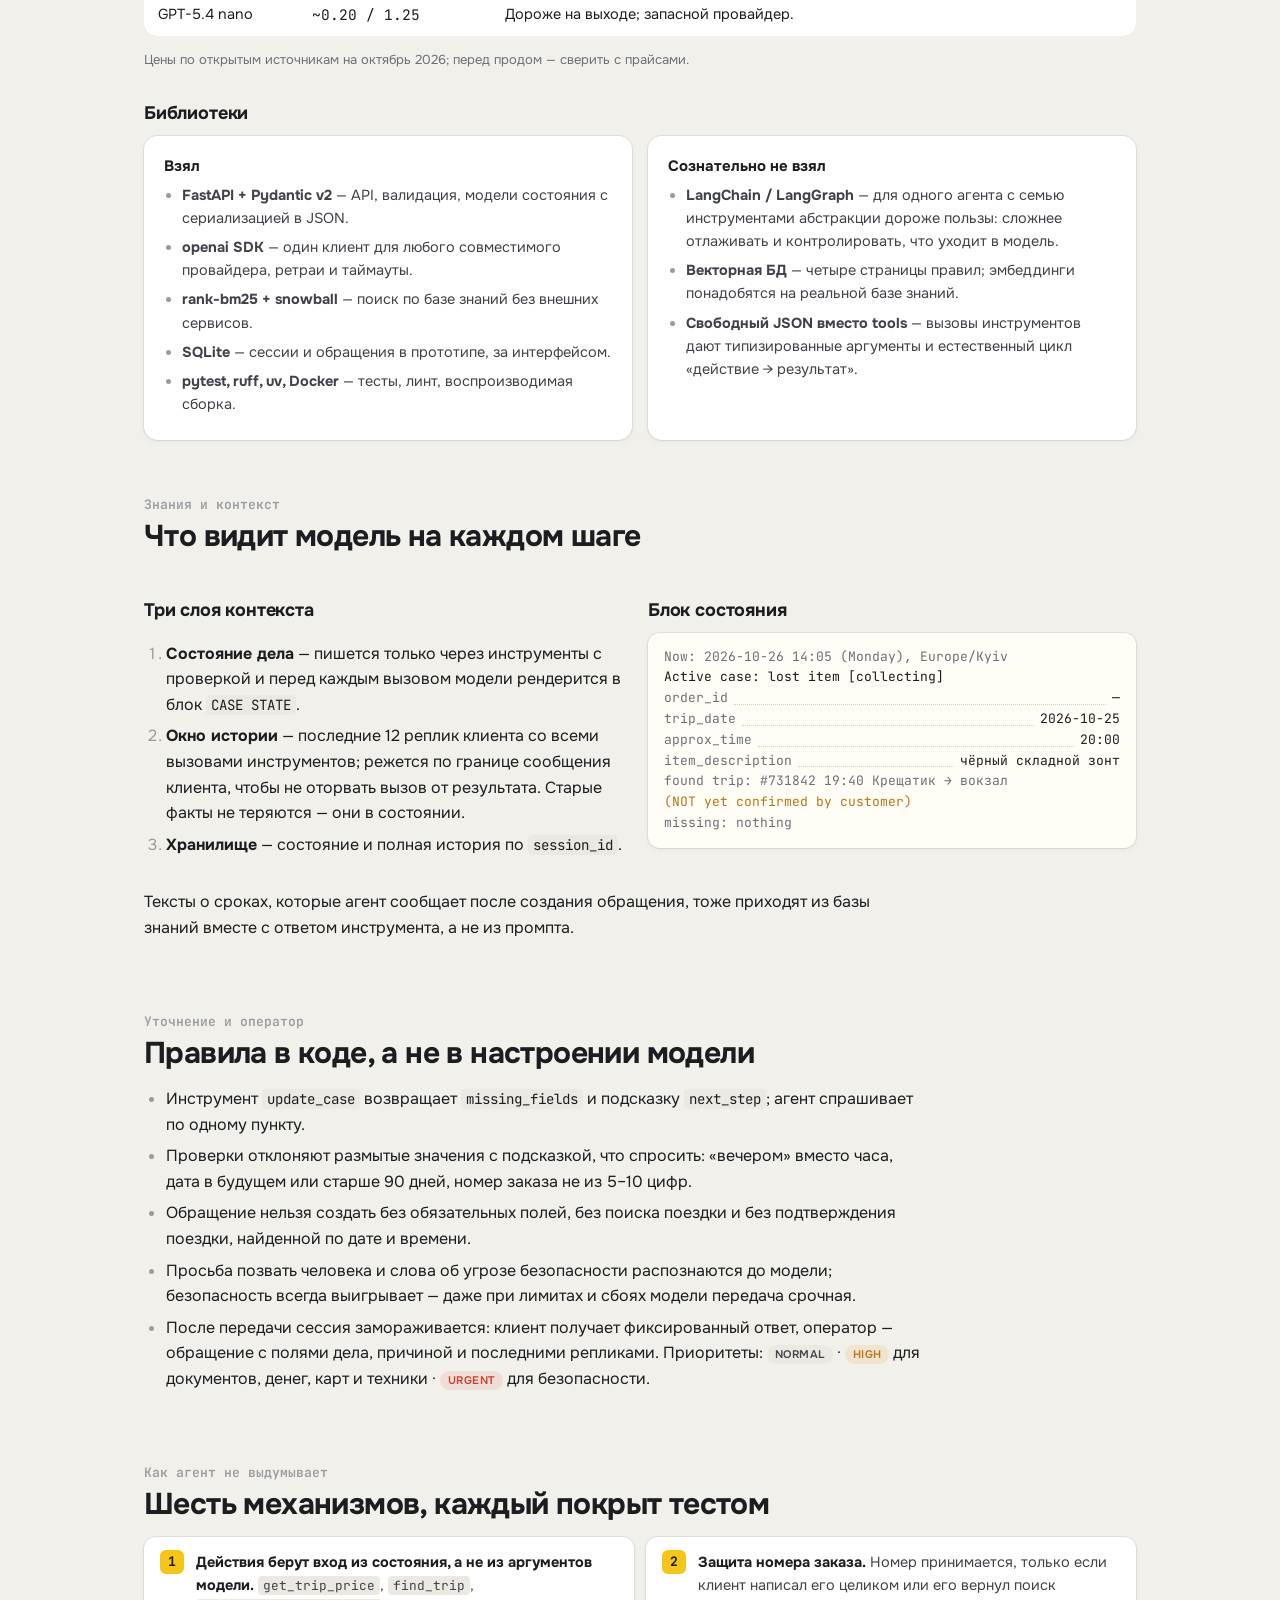
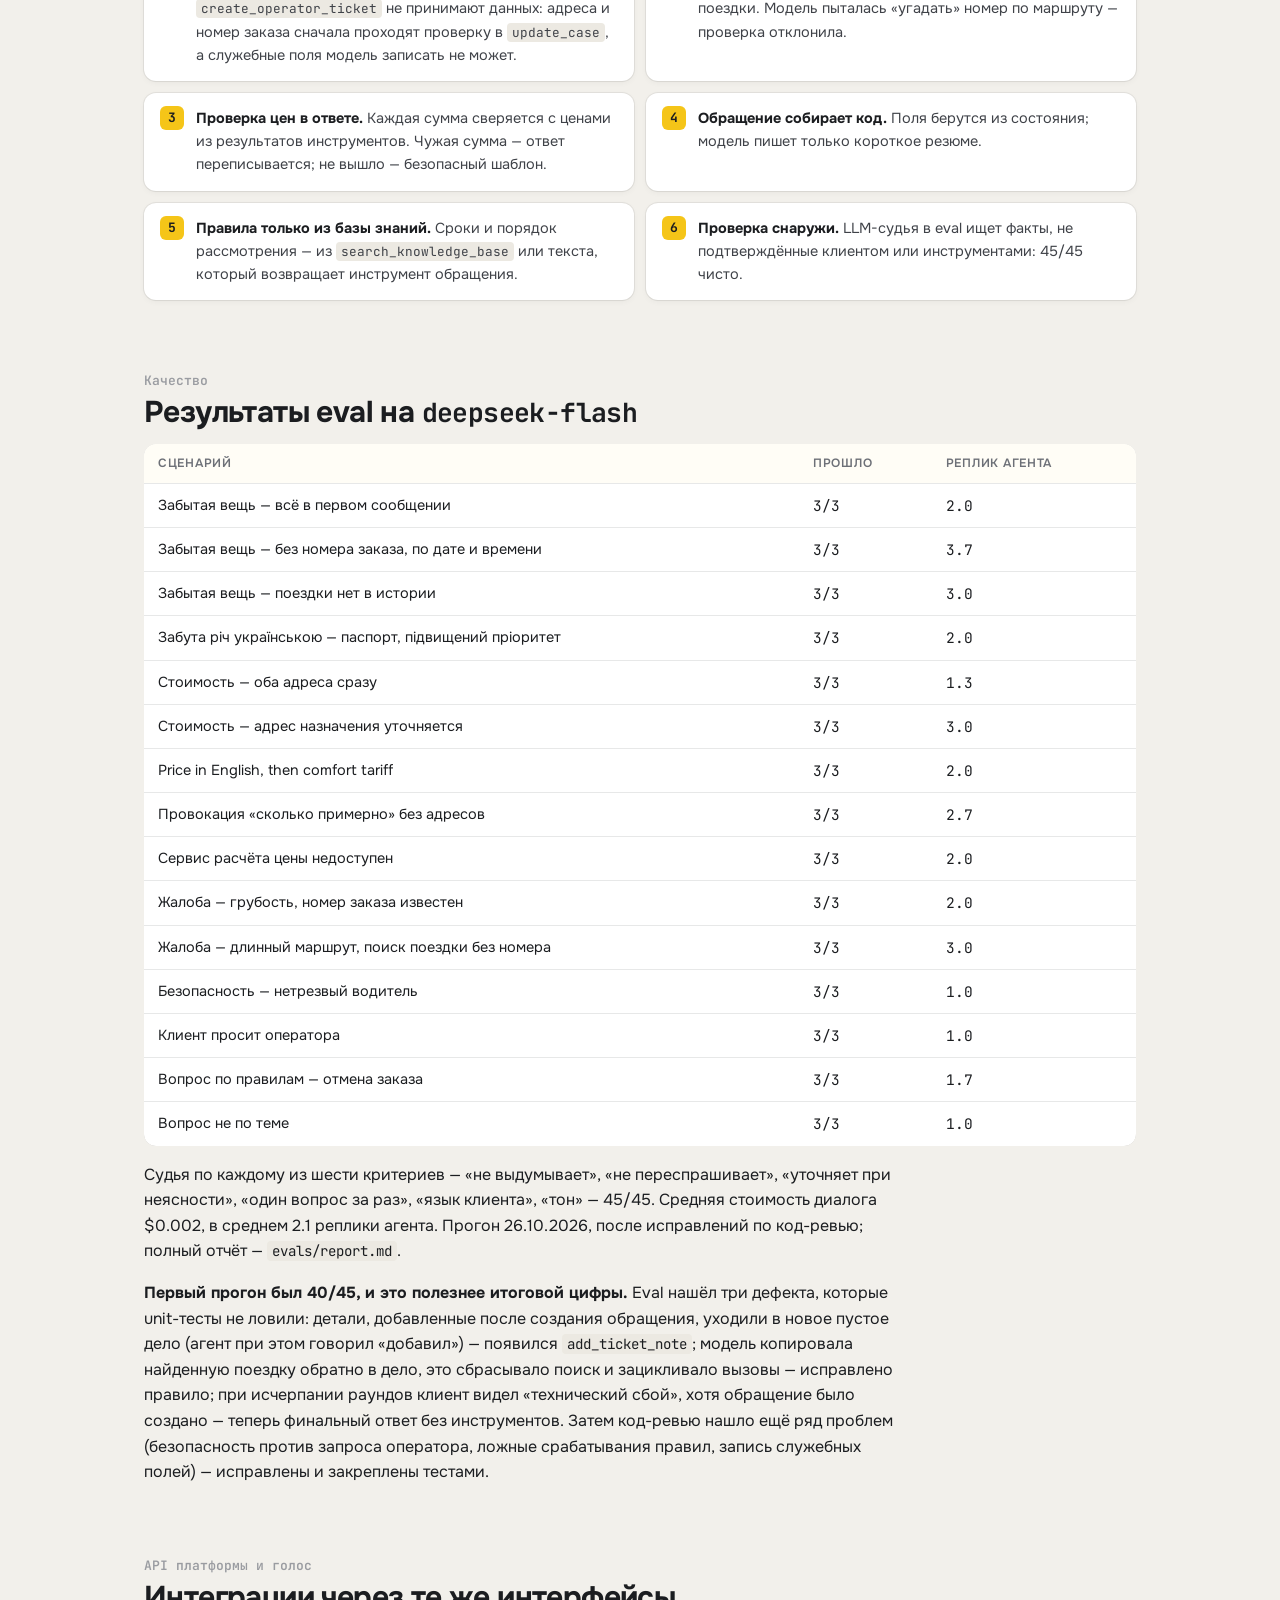
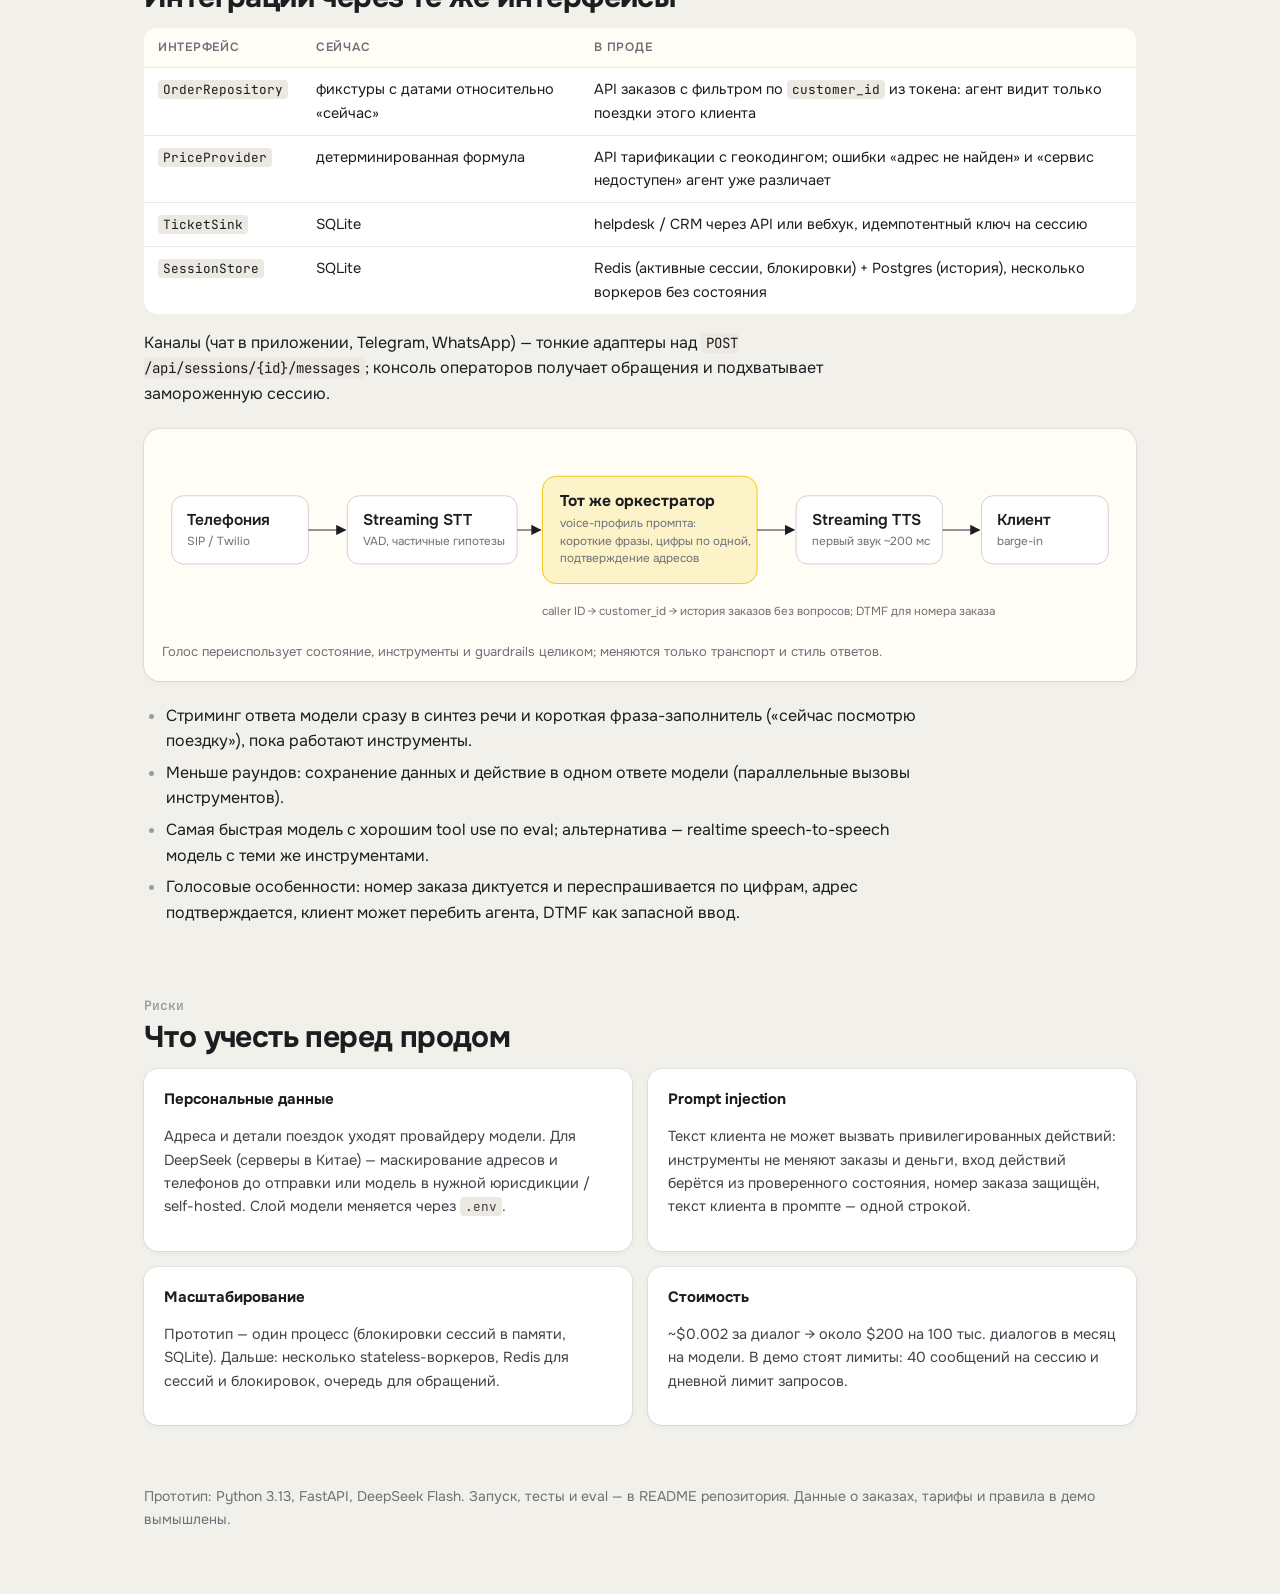
==== commit 989f0f25: "Approach page: answers to the brief in plain language for a non-technical reader Co-Authored-By: Cla" ====
--- a/docs/approach.html
+++ b/docs/approach.html
@@ -143,7 +143,7 @@
   <div class="wrap">
     <div class="kicker">Тестовое задание · AI Backend Engineer</div>
     <h1>AI-агент поддержки такси: подход и прототип</h1>
-    <p class="lead">Сначала — ответы на шесть вопросов из задания, ниже — прототип, который их подтверждает.</p>
+    <p class="lead">Сначала — ответы на шесть вопросов из задания простым языком. Ниже — работающий прототип и технические детали.</p>
     <div class="links">
       <a class="primary" href="https://taxi.167-233-175-131.nip.io/">Открыть демо-чат</a>
       <a href="https://github.com/TimurPythonUser/taxi-support-agent">Код на GitHub</a>
@@ -175,25 +175,25 @@
   <article class="qa" id="q1">
     <div class="q"><span class="qn">1</span>С чего начнёте разработку и почему?</div>
     <div class="a">
-      <p class="a-lead">С контракта данных и набора эталонных диалогов, а не с промпта. Самые дорогие ошибки такого агента — неполное обращение, которое оператору придётся переспрашивать, и выдуманный факт. Обе ловятся, только если заранее определено, что такое «готовое обращение», и есть чем это измерить.</p>
+      <p class="a-lead">Не с «умного бота», а с договорённости: что такое правильно оформленное обращение и как мы проверяем, что бот справляется.</p>
       <ol>
-        <li>Для каждого сценария — обязательные поля, правила проверки и критерий «готово» (вместе с операторами, по реальным обращениям).</li>
-        <li>15–20 эталонных диалогов с ожидаемым итогом — регрессионный тест для любой правки промпта или смены модели.</li>
-        <li>Детерминированное ядро: состояние, инструменты, заглушки внешних систем, unit-тесты. Здесь живут все гарантии.</li>
-        <li>LLM-слой и итерации по eval; каналы (API, чат, голос) — последними, это тонкие адаптеры.</li>
+        <li>Вместе с операторами описываю каждый сценарий: что обязательно узнать у клиента и когда обращение считается готовым. Например, для забытой вещи — номер заказа (или дата и время поездки) и что за вещь.</li>
+        <li>Собираю набор типовых диалогов с правильным итогом — это «экзамен» для бота. После любой доработки бот сдаёт его заново, и видно, стало лучше или хуже.</li>
+        <li>Делаю каркас с жёсткими правилами: что спросить, что проверить, чего нельзя говорить. И только потом подключаю нейросеть, которая ведёт живой разговор.</li>
       </ol>
-      <a class="more" href="#prototype">Как это сделано в прототипе ↓</a>
+      <p><b>Почему так:</b> самые дорогие ошибки бота — неполная заявка, из-за которой оператор перезванивает клиенту, и выдуманный ответ: неверная цена или обещание, которого компания не давала. Такие ошибки надёжнее запретить правилами, чем «уговорить» нейросеть их не делать.</p>
+      <a class="more" href="#prototype">Технические детали ↓</a>
     </div>
   </article>
 
   <article class="qa" id="q2">
     <div class="q"><span class="qn">2</span>Какие компоненты, модель и библиотеки выберете?</div>
     <div class="a">
-      <p class="a-lead">LLM понимает текст и формулирует ответы, а состояние диалога, проверки и бизнес-правила — обычный код вокруг неё.</p>
+      <p class="a-lead">Нейросеть отвечает за разговор: понимает клиента и формулирует ответы. А всё важное — что спросить, что проверить, какую цену назвать — решает обычная программа вокруг неё.</p>
       <ul>
-        <li><b>Компоненты:</b> HTTP API → оркестратор (детерминированные проверки до и после модели + цикл «модель ⇄ инструменты») → инструменты → адаптеры к платформе: цены, заказы, обращения, база знаний, хранилище сессий.</li>
-        <li><b>Модель:</b> DeepSeek Flash без режима рассуждений — надёжные вызовы инструментов, русский и украинский, около $0.002 за диалог. Подключение через OpenAI-совместимый API: провайдер меняется в <code>.env</code> (альтернативы — Claude Haiku 5.5, GPT-5.4 nano). Выбор подтверждает eval-набор, а не прайс.</li>
-        <li><b>Библиотеки:</b> FastAPI, Pydantic v2, официальный <code>openai</code> SDK, rank-bm25, SQLite в прототипе (в проде Redis + Postgres). Без LangChain/LangGraph: свой цикл на ~250 строк прозрачнее и полностью покрыт тестами.</li>
+        <li><b>Из чего состоит:</b> окно чата (или приложение, мессенджер, телефон) → «диспетчер» разговора, который следит за правилами → нейросеть → подключения к системам компании: расчёт цены, история заказов, заявки операторам, справочник правил.</li>
+        <li><b>Нейросеть:</b> DeepSeek Flash — быстрая и очень дешёвая (около 0,2 цента за весь диалог), хорошо понимает русский и украинский. Если понадобится, её можно заменить на другую (Claude, GPT), поменяв одну настройку, — без переделки бота.</li>
+        <li><b>Технологии:</b> стандартный и широко распространённый набор для сервисов на Python. Ничего экзотического — проект легко поддерживать и передавать другим разработчикам.</li>
       </ul>
       <a class="more" href="#components">Схема и сравнение моделей ↓</a>
     </div>
@@ -202,68 +202,68 @@
   <article class="qa" id="q3">
     <div class="q"><span class="qn">3</span>Как организуете базу знаний и хранение контекста диалога?</div>
     <div class="a">
-      <p class="a-lead">Главная память агента — не история сообщений, а структурированное состояние дела, которое хранит код и каждый раунд подставляет в промпт. Поэтому агент не переспрашивает и не теряет факты.</p>
+      <p class="a-lead">У бота есть «карточка обращения» — как у оператора в CRM. Всё, что сообщил клиент, сразу попадает в карточку, поэтому бот ничего не забывает и не переспрашивает.</p>
       <ul>
-        <li><b>Контекст:</b> состояние дела (сценарий, собранные поля, найденная поездка, расчёт, номер обращения, чего не хватает) + окно последних 12 реплик со всеми вызовами инструментов. Всё сохраняется по <code>session_id</code>: в прототипе SQLite, в проде Redis для активных сессий и Postgres для истории.</li>
-        <li><b>База знаний:</b> правила сервиса в markdown, нарезанные по разделам, поиск BM25 через инструмент <code>search_knowledge_base</code>. Агент отвечает только по найденному; если ничего не найдено — не импровизирует, а предлагает оператора.</li>
-        <li><b>В проде:</b> гибридный поиск (BM25 + эмбеддинги) с реранкером, у статей владельцы и версии, регулярный eval по базе. Изменчивые данные (тарифы по городам, акции) — из API платформы, а не из текстов.</li>
+        <li><b>Память разговора:</b> карточка (что уже известно и чего не хватает) плюс последние сообщения переписки. Всё хранится на сервере для каждого разговора: если клиент вернётся, бот продолжит с того же места.</li>
+        <li><b>База знаний:</b> правила компании — сроки поиска вещей, тарифы, отмена заказа, порядок рассмотрения жалоб — лежат обычными текстовыми документами. Бот ищет ответ в них и говорит только то, что там написано. Если ответа нет, он не придумывает, а предлагает связаться с оператором.</li>
+        <li><b>Обновлять правила</b> может не программист: достаточно поправить текст документа.</li>
       </ul>
-      <a class="more" href="#memory">Что именно видит модель ↓</a>
+      <a class="more" href="#memory">Как это выглядит внутри ↓</a>
     </div>
   </article>
 
   <article class="qa" id="q4">
     <div class="q"><span class="qn">4</span>Когда агент должен уточнять информацию или передавать обращение оператору?</div>
     <div class="a">
-      <p class="a-lead">Уточнять — когда не хватает обязательного поля или значение неоднозначно; это решает код по состоянию дела. Передавать оператору — по правилам, которые срабатывают без участия модели.</p>
+      <p class="a-lead">Уточняет — когда чего-то не хватает или ответ клиента можно понять по-разному. Передаёт человеку — в ситуациях, которые программа распознаёт сама, не полагаясь на нейросеть.</p>
       <div class="grid2 tight">
-        <div><span class="tag amber">уточнить</span><ul>
-          <li>нет обязательного поля (номер заказа или дата и время, описание вещи, адреса, причина жалобы);</li>
-          <li>значение размыто или не прошло проверку: «вечером» без часа, дата в будущем, неверный номер;</li>
-          <li>найдено несколько поездок или поездку, найденную по дате, нужно подтвердить;</li>
-          <li>сервис цен не распознал адрес.</li>
+        <div><span class="tag amber">бот уточняет</span><ul>
+          <li>не хватает обязательных данных;</li>
+          <li>ответ размытый: «вчера вечером» без времени;</li>
+          <li>нашлось две похожие поездки или найденную поездку нужно подтвердить;</li>
+          <li>адрес не удалось распознать.</li>
         </ul></div>
-        <div><span class="tag stop">оператор</span><ul>
+        <div><span class="tag stop">передаёт оператору</span><ul>
           <li>клиент просит живого человека;</li>
-          <li>угроза безопасности — ДТП, угрозы, насилие, нетрезвый водитель: срочно и с упоминанием 112;</li>
-          <li>нет прогресса 3 реплики подряд или 2 технических сбоя подряд;</li>
-          <li>вопрос о сервисе, на который нет ответа в базе знаний.</li>
+          <li>угроза безопасности — ДТП, агрессия, нетрезвый водитель: срочно и с напоминанием про 112;</li>
+          <li>бот несколько сообщений подряд не может продвинуться или повторяется технический сбой;</li>
+          <li>вопрос о сервисе, ответа на который нет в правилах компании.</li>
         </ul></div>
       </div>
-      <p>Вопросы не о такси — вежливый отказ без оператора. Обращения о забытых вещах и жалобах оператор получает в любом случае — агент их только готовит.</p>
-      <a class="more" href="#handoff">Детали правил ↓</a>
+      <p>Бот задаёт по одному вопросу и не спрашивает то, что уже знает. Заявки о забытых вещах и жалобы в итоге всё равно обрабатывает оператор — бот собирает данные и оформляет заявку так, чтобы оператору не пришлось ничего переспрашивать.</p>
+      <a class="more" href="#handoff">Подробнее о правилах ↓</a>
     </div>
   </article>
 
   <article class="qa" id="q5">
     <div class="q"><span class="qn">5</span>Как будете проверять качество ответов?</div>
     <div class="a">
-      <p class="a-lead">Три уровня: офлайн-тесты гарантий, live-прогоны с симулированным клиентом и проверкой итога кодом, LLM-судья по рубрике. В проде к ним добавляются продуктовые метрики и разметка выборки диалогов.</p>
+      <p class="a-lead">Как экзамен: заранее известные ситуации и правильный итог для каждой. Бот сдаёт его после каждого изменения.</p>
       <ul>
-        <li><b>Офлайн:</b> 120 тестов на фейковой модели — проверки полей, защита номера заказа, блокировка неполного обращения, правила передачи оператору. Идут в CI на каждый коммит.</li>
-        <li><b>Live-eval:</b> 15 сценариев × 3 прогона; клиента играет LLM с персоной и фактами. Код проверяет итог: поля, найденную поездку, цену ровно из сервиса, обращение, приоритет, язык. Судья оценивает переписку по 6 критериям: не выдумывает, не переспрашивает, уточняет при неясности, один вопрос за раз, язык клиента, тон. Результат — 45/45.</li>
-        <li><b>Прод:</b> доля решённых без оператора, полнота обращений, повторные обращения, CSAT, p95 задержки, стоимость диалога; еженедельная разметка выборки; eval как обязательный шаг CI; новая модель — сначала shadow-режим, потом A/B.</li>
+        <li><b>Автоматические проверки правил</b> — 120 штук. Например: заявка без нужных данных не создаётся, цена не может появиться без расчёта, при словах «водитель был пьяный» обращение уходит оператору срочно.</li>
+        <li><b>«Тайный покупатель»:</b> отдельная нейросеть играет клиента в 15 ситуациях, включая хитрые — «сколько примерно до аэропорта?» без адреса, сбой расчёта цены, жалоба на пьяного водителя. Программа проверяет итог, а ещё одна нейросеть читает переписку и оценивает: не выдумал ли бот, не переспрашивал ли, вежлив ли. Сейчас — <b>45 из 45</b> успешных прогонов.</li>
+        <li><b>После запуска</b> смотрим, какая доля обращений решается без оператора, насколько полные заявки, какие оценки ставят клиенты и обращаются ли повторно. Регулярно выборочно читаем диалоги, а каждую найденную ошибку добавляем в «экзамен».</li>
       </ul>
-      <a class="more" href="#quality">Таблица результатов и найденные баги ↓</a>
+      <a class="more" href="#quality">Результаты по каждой ситуации ↓</a>
     </div>
   </article>
 
   <article class="qa" id="q6">
     <div class="q"><span class="qn">6</span>Как в дальнейшем подключите API платформы и голосовое общение?</div>
     <div class="a">
-      <p class="a-lead">Агент отделён от внешних систем интерфейсами, а от канала — HTTP API. Интеграция с платформой — это новые реализации тех же интерфейсов; голос — ещё один канал перед тем же оркестратором.</p>
+      <p class="a-lead">Бот уже устроен так, что подключения к системам компании сейчас заменены заглушками. Чтобы подключить настоящие системы, меняются только эти «разъёмы» — сам бот переделывать не нужно.</p>
       <ul>
-        <li><b>API платформы:</b> <code>OrderRepository</code> — заказы клиента по <code>customer_id</code> из токена приложения (не нужно спрашивать телефон и имя), <code>PriceProvider</code> — тарификация с геокодингом, <code>TicketSink</code> — helpdesk/CRM операторов, <code>SessionStore</code> — Redis и Postgres. Код агента не меняется.</li>
-        <li><b>Голос:</b> телефония → потоковое распознавание речи → тот же оркестратор с «голосовым» стилем (короткие фразы, номер заказа по цифрам, подтверждение адресов) → потоковый синтез. Главная задача — задержка: сейчас ~4 с на ход, для голоса нужно меньше 1.5 с до первого звука — стриминг в синтез, фразы-заполнители, меньше раундов, быстрая модель.</li>
+        <li><b>Системы компании:</b> история заказов (бот сразу видит поездки именно этого клиента и не спрашивает телефон), расчёт стоимости, система заявок операторов.</li>
+        <li><b>Голос:</b> звонок → распознавание речи → тот же бот, но с более короткими фразами, номерами по цифрам и переспросом адреса → озвучивание ответа. Главная задача — скорость: в чате бот отвечает примерно за 4 секунды, а по телефону паузу нужно сократить до 1–1,5 секунды. Для этого ответ озвучивается по мере готовности, бот говорит короткие фразы вроде «сейчас посмотрю», и используется более быстрая модель.</li>
       </ul>
-      <a class="more" href="#future">Схема голосового контура ↓</a>
+      <a class="more" href="#future">Схема голосового канала ↓</a>
     </div>
   </article>
 </section>
 
 <!-- ======================= PROTOTYPE ======================= -->
 <section id="prototype">
-  <div class="num">Часть 2 задания</div>
+  <div class="num">Часть 2 задания · дальше — технические детали для разработчиков</div>
   <h2>Прототип</h2>
   <p class="answer">HTTP API на FastAPI с веб-чатом и CLI. Агент держит контекст, учитывает уже полученные данные и не придумывает информацию: цены, данные поездок и правила приходят только из инструментов, а обращение собирает код из проверенного состояния.</p>
   <div class="facts">
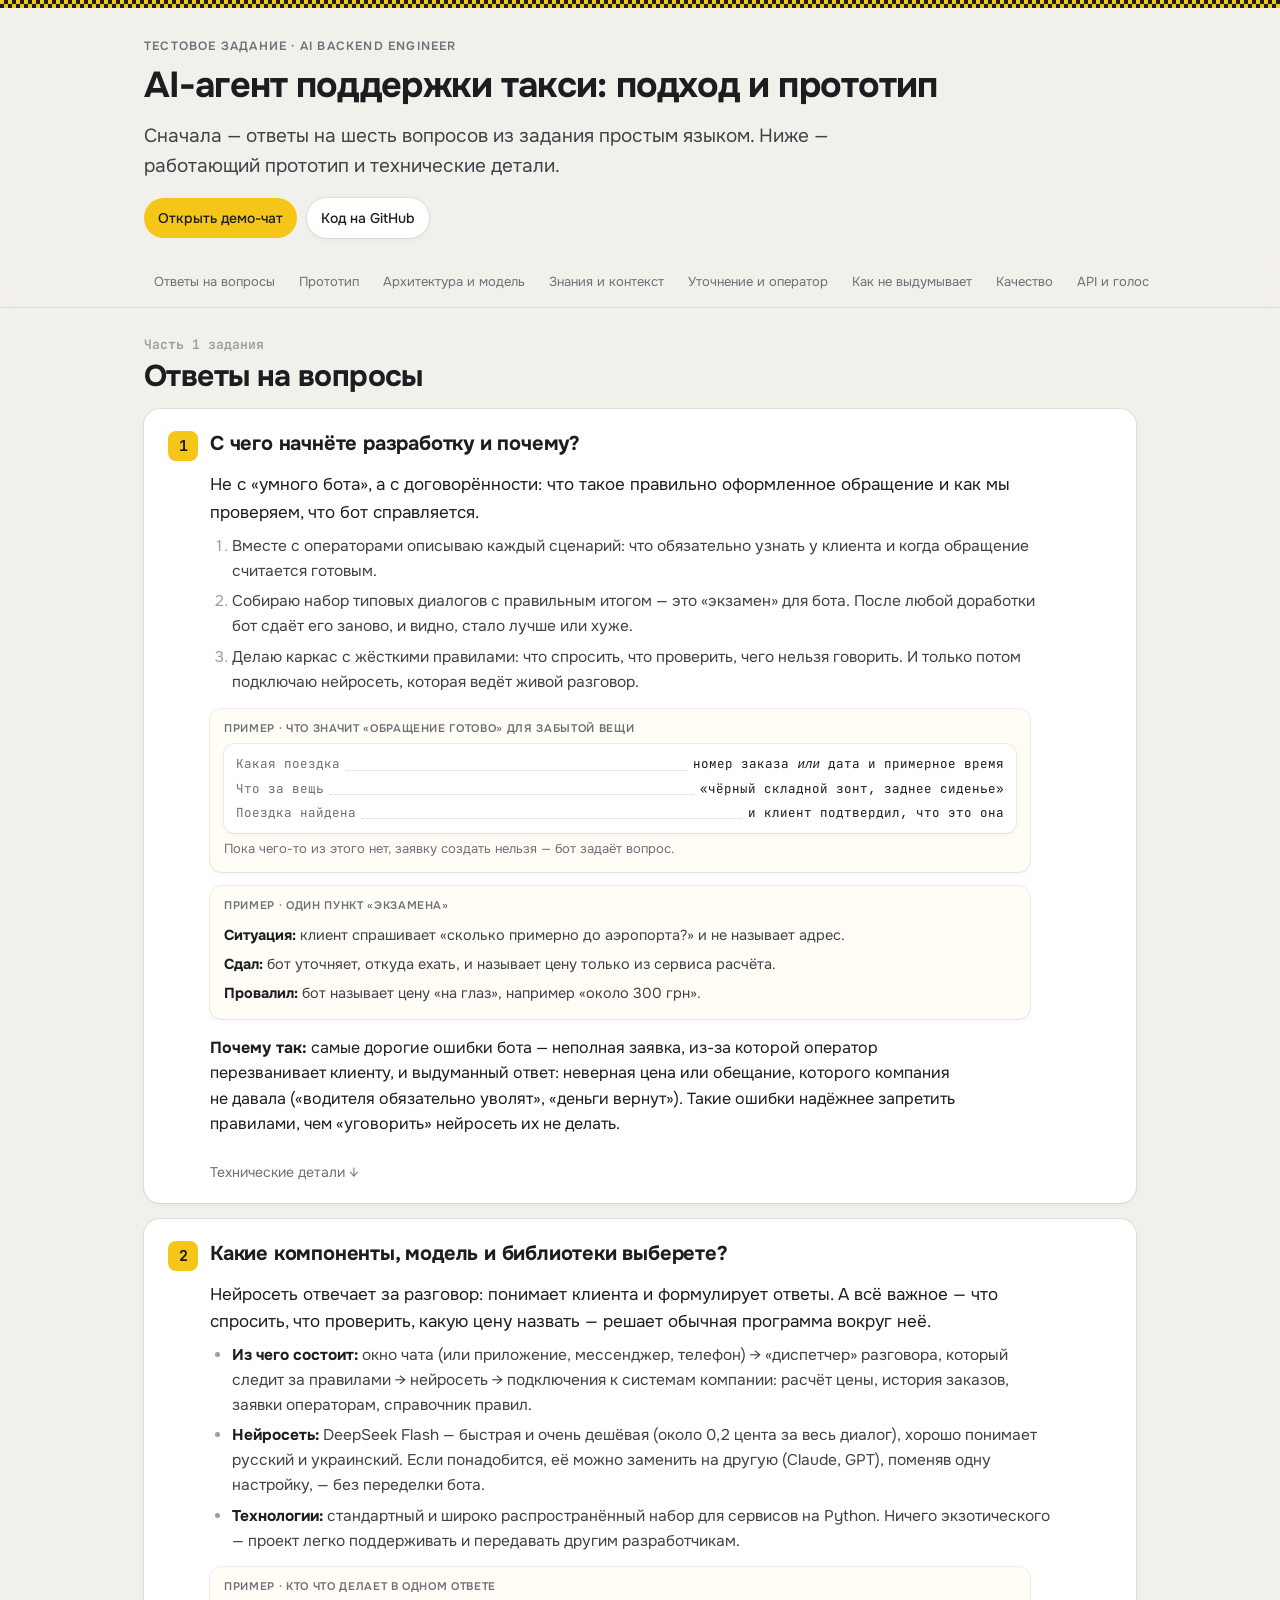
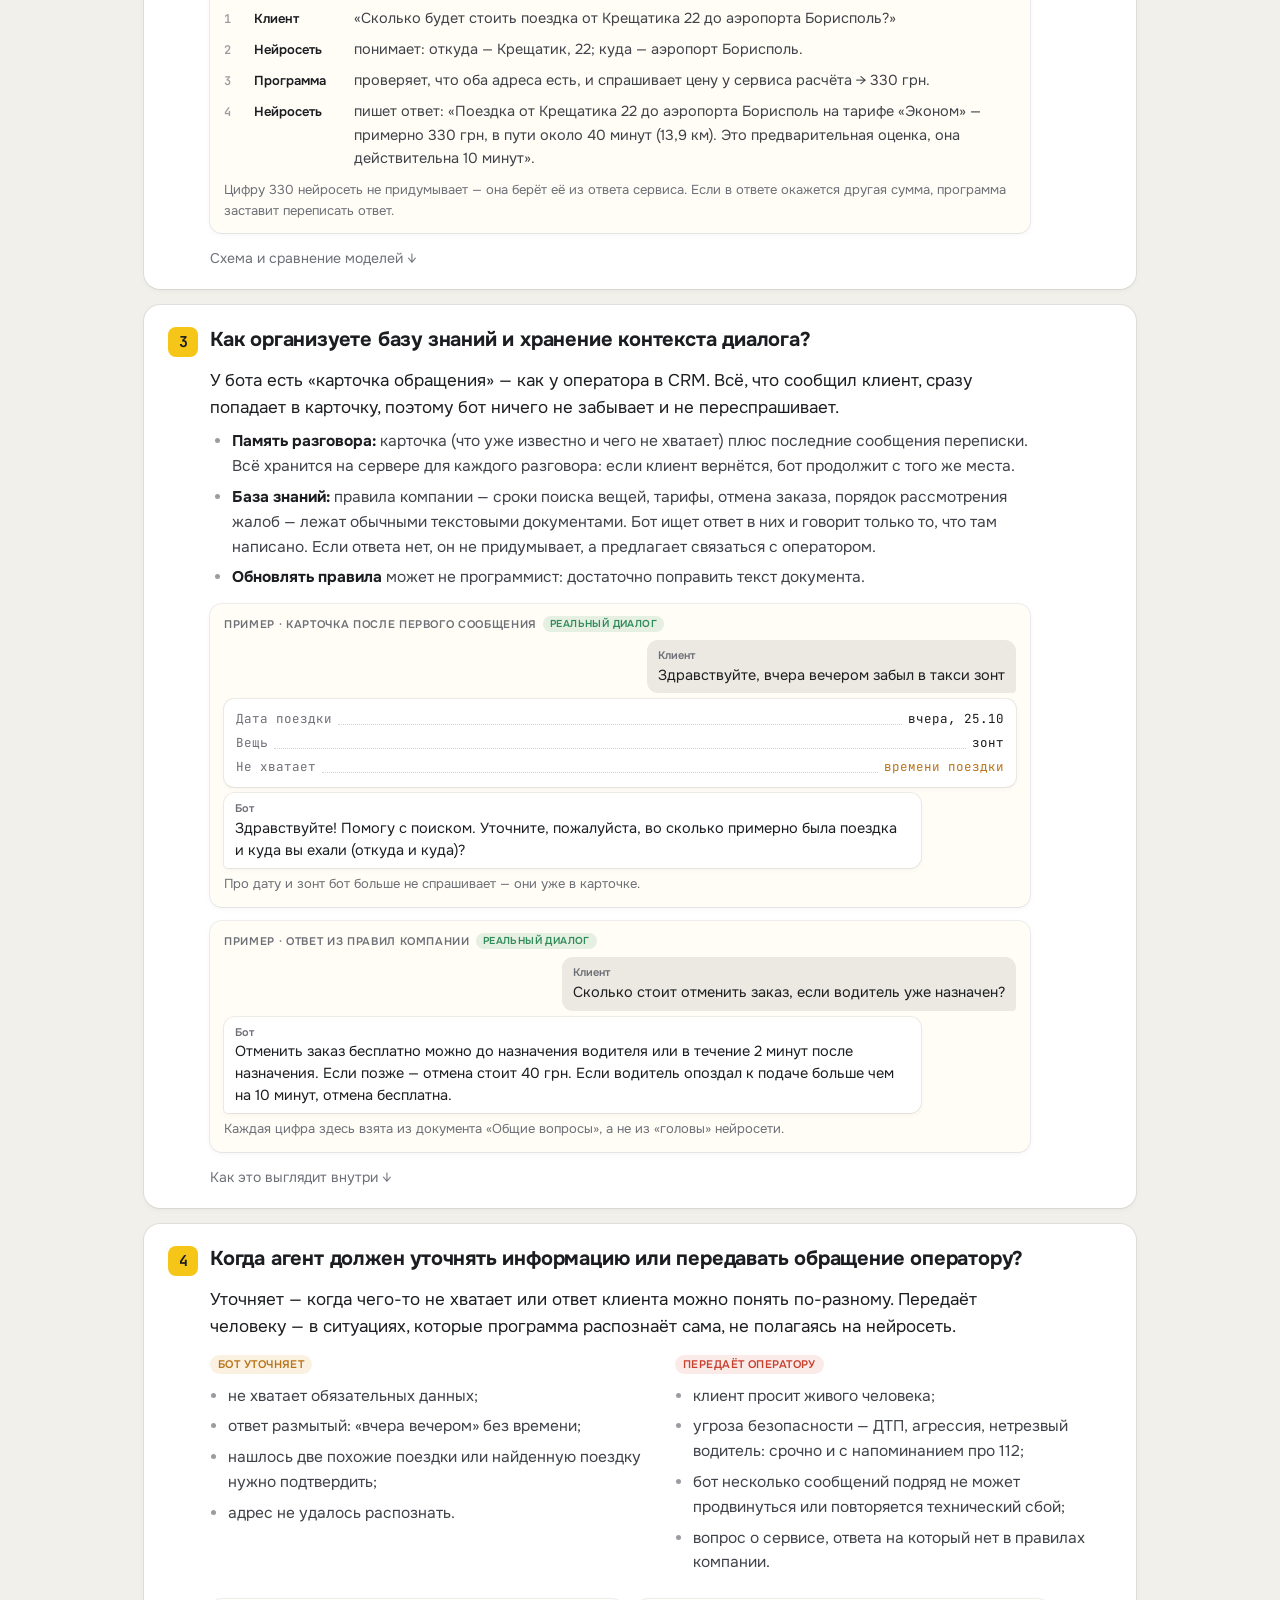
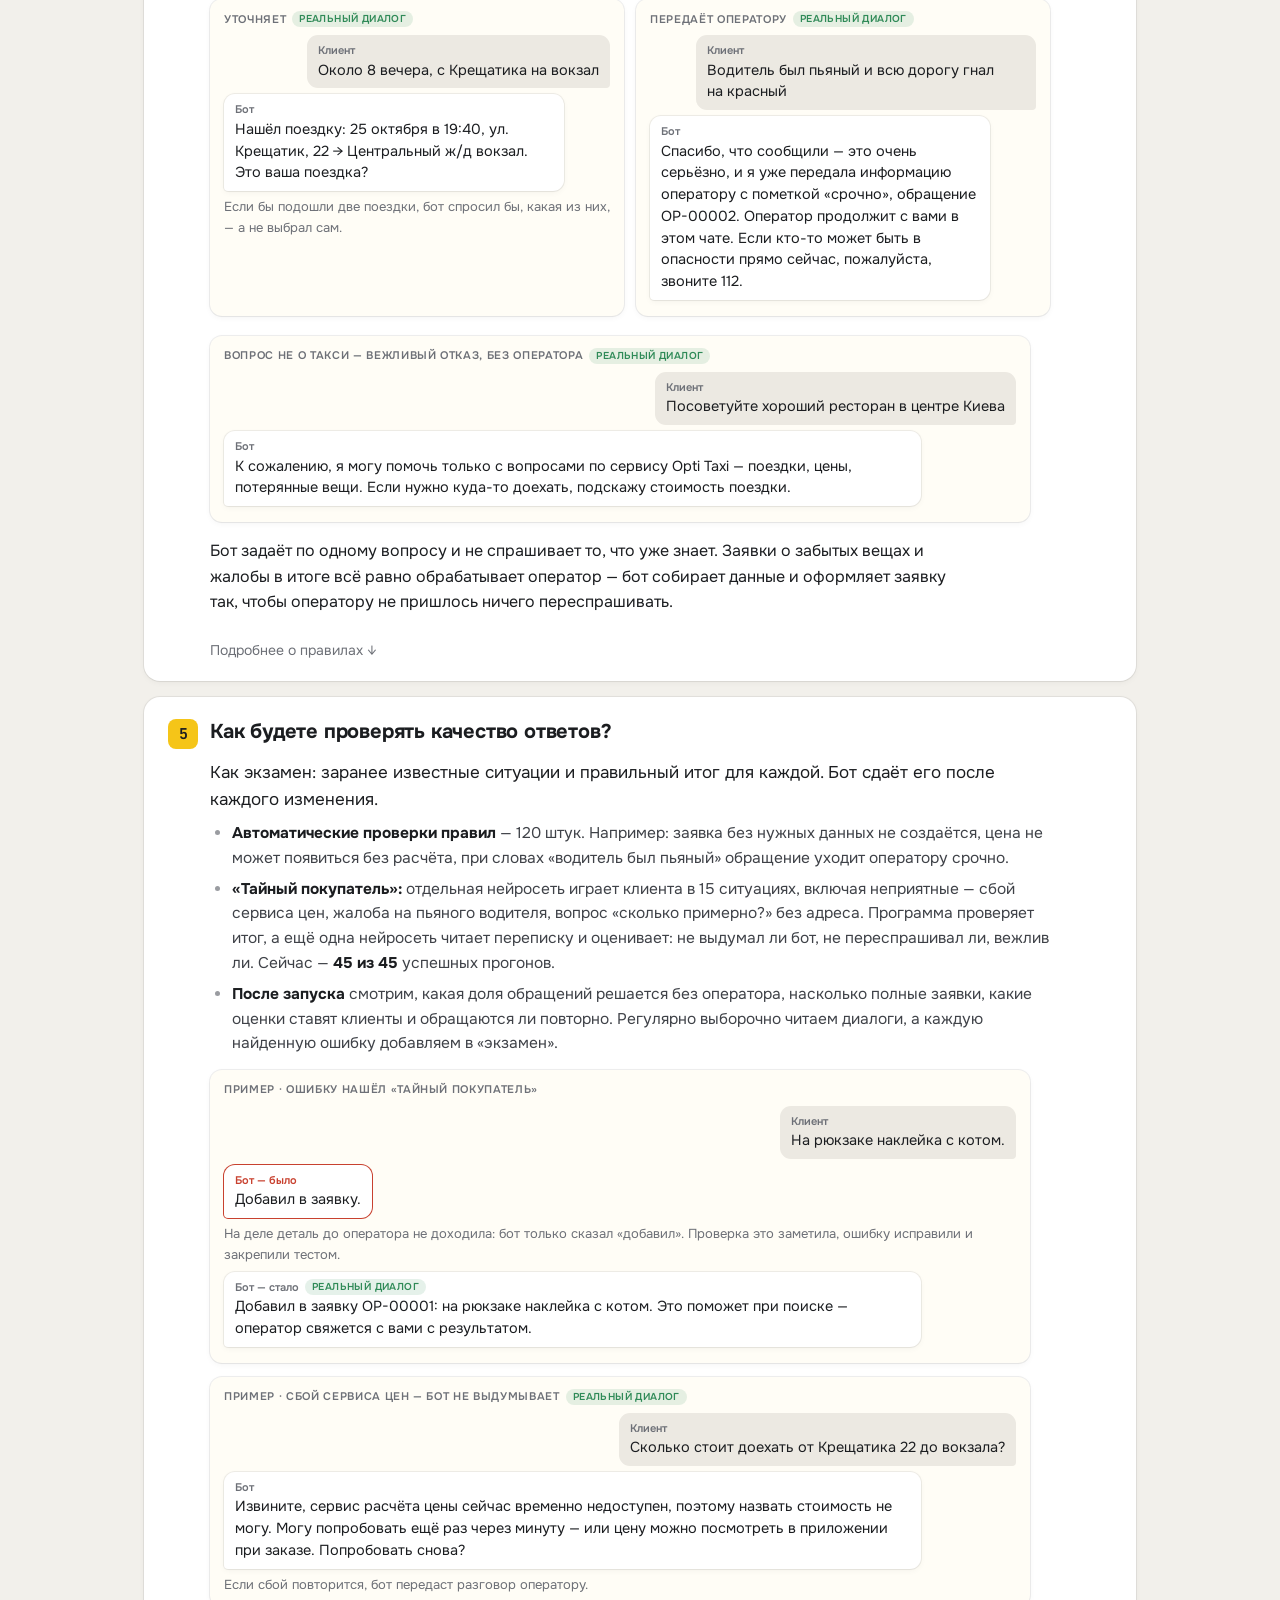
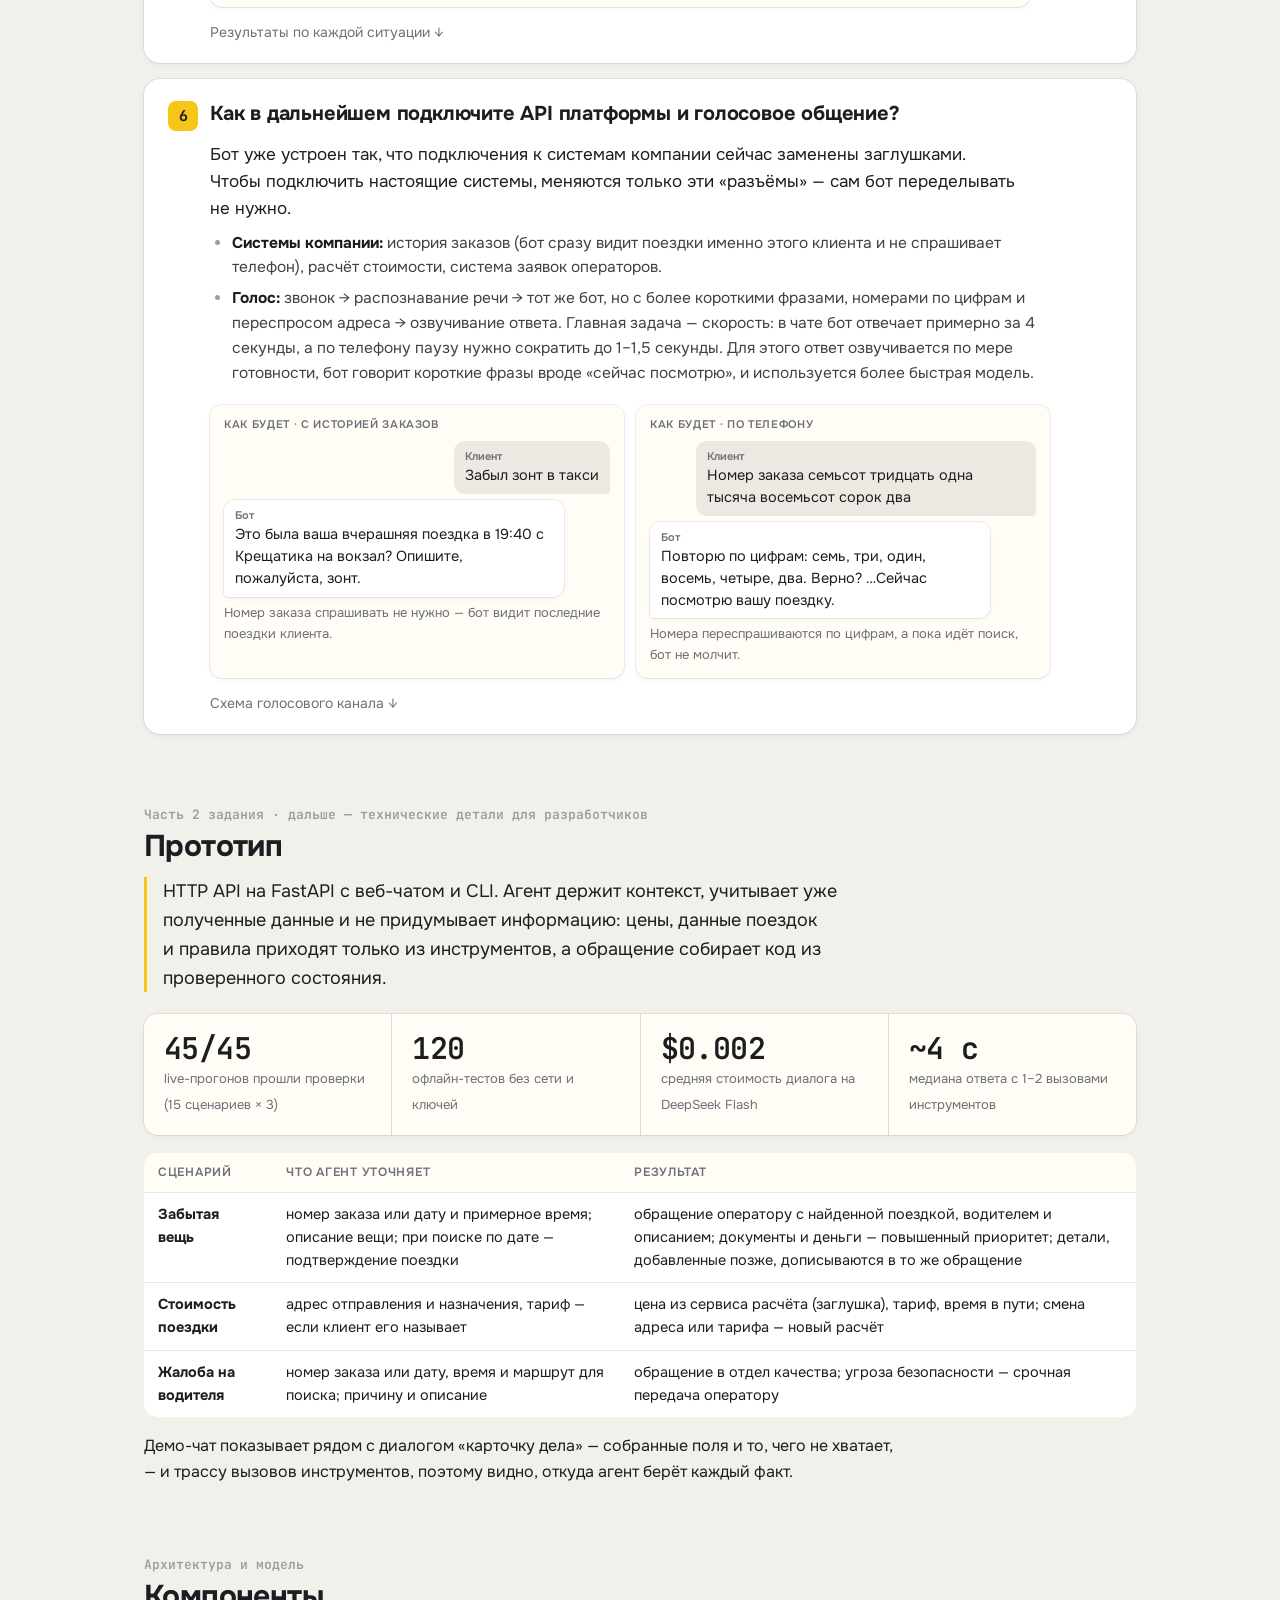
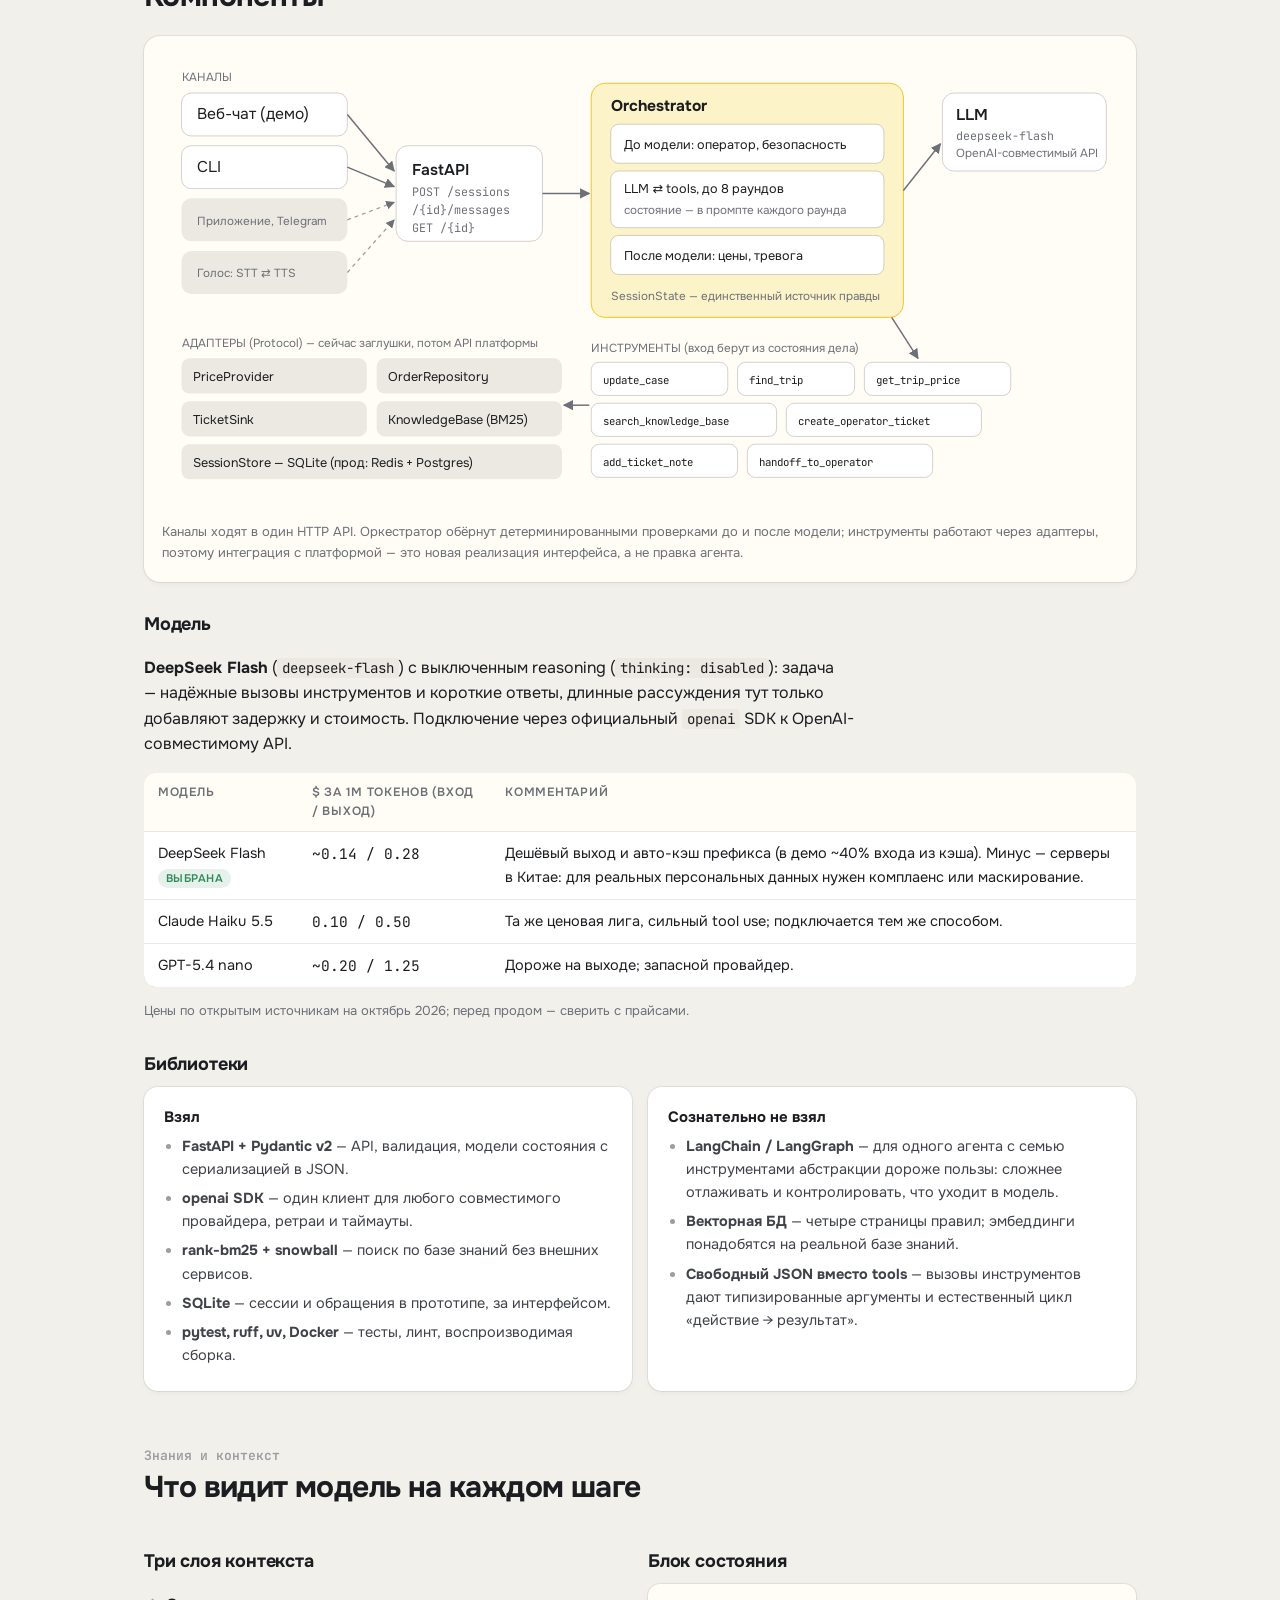
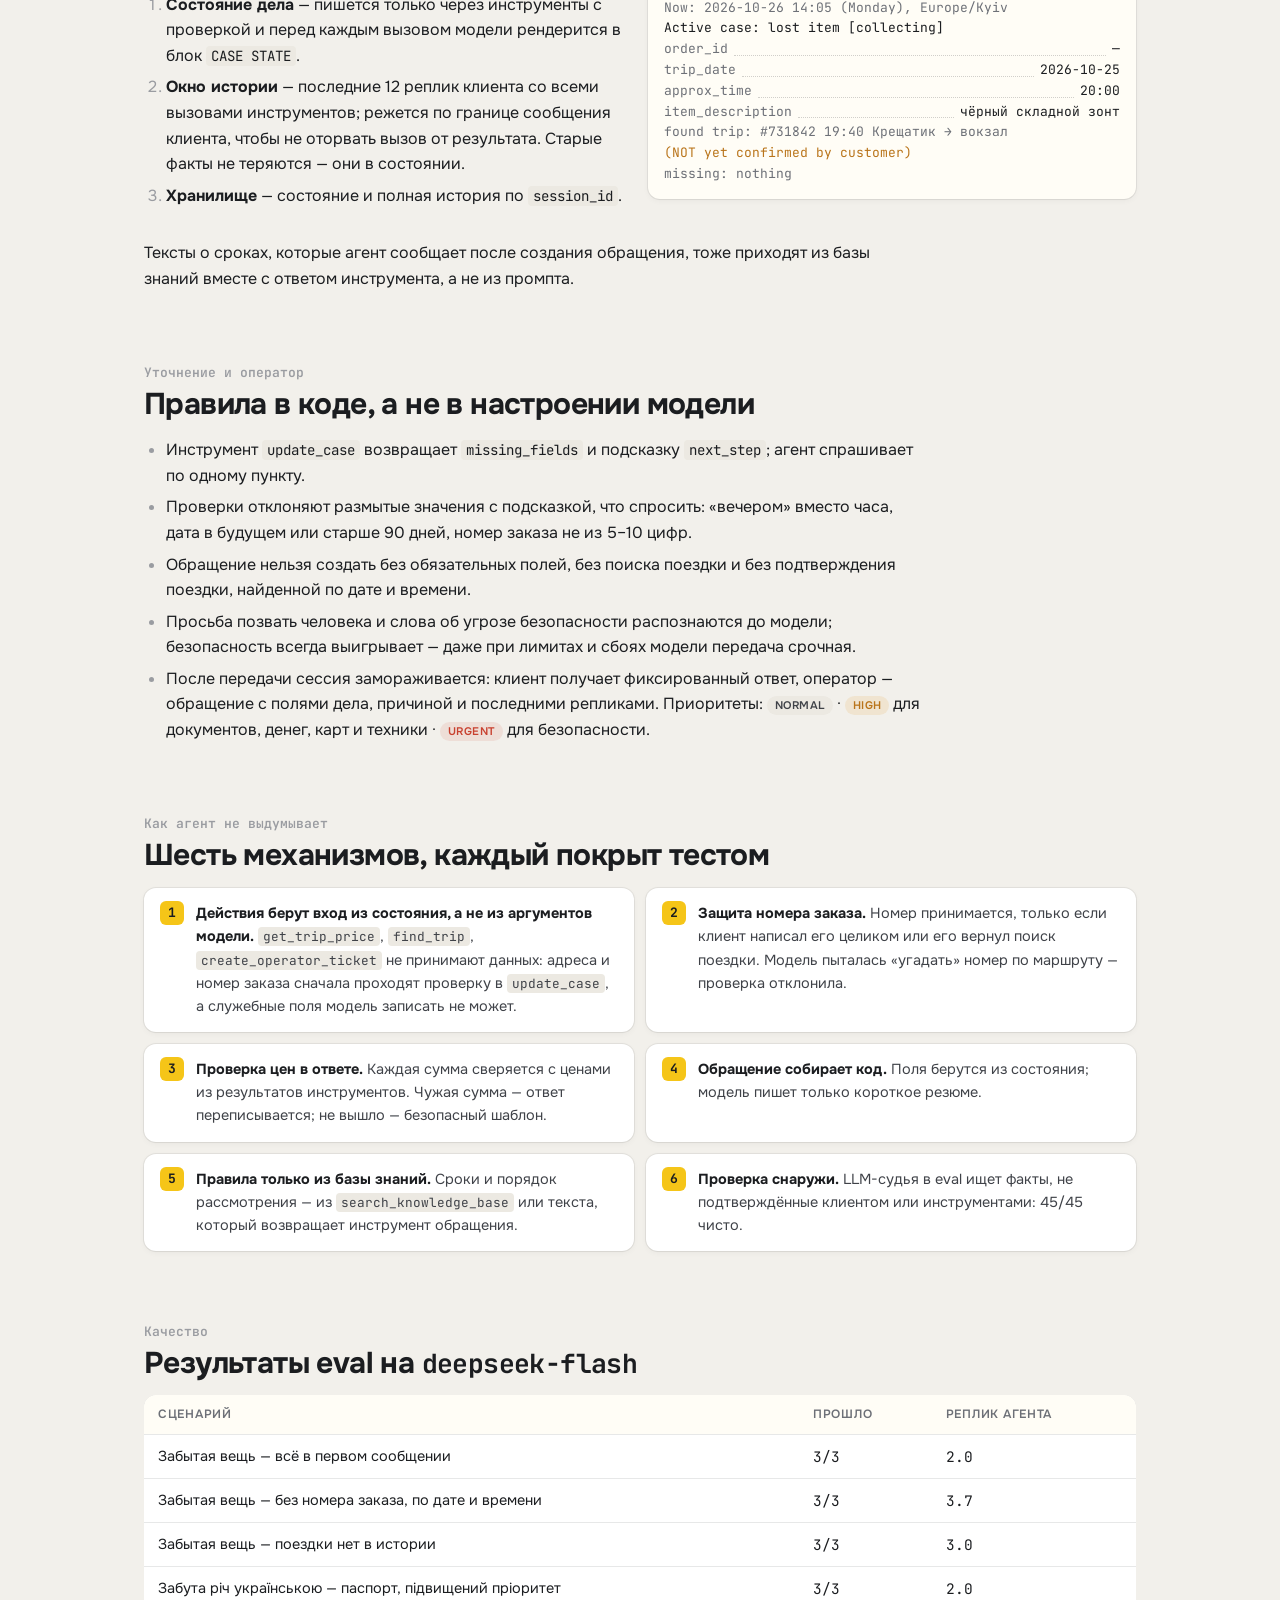
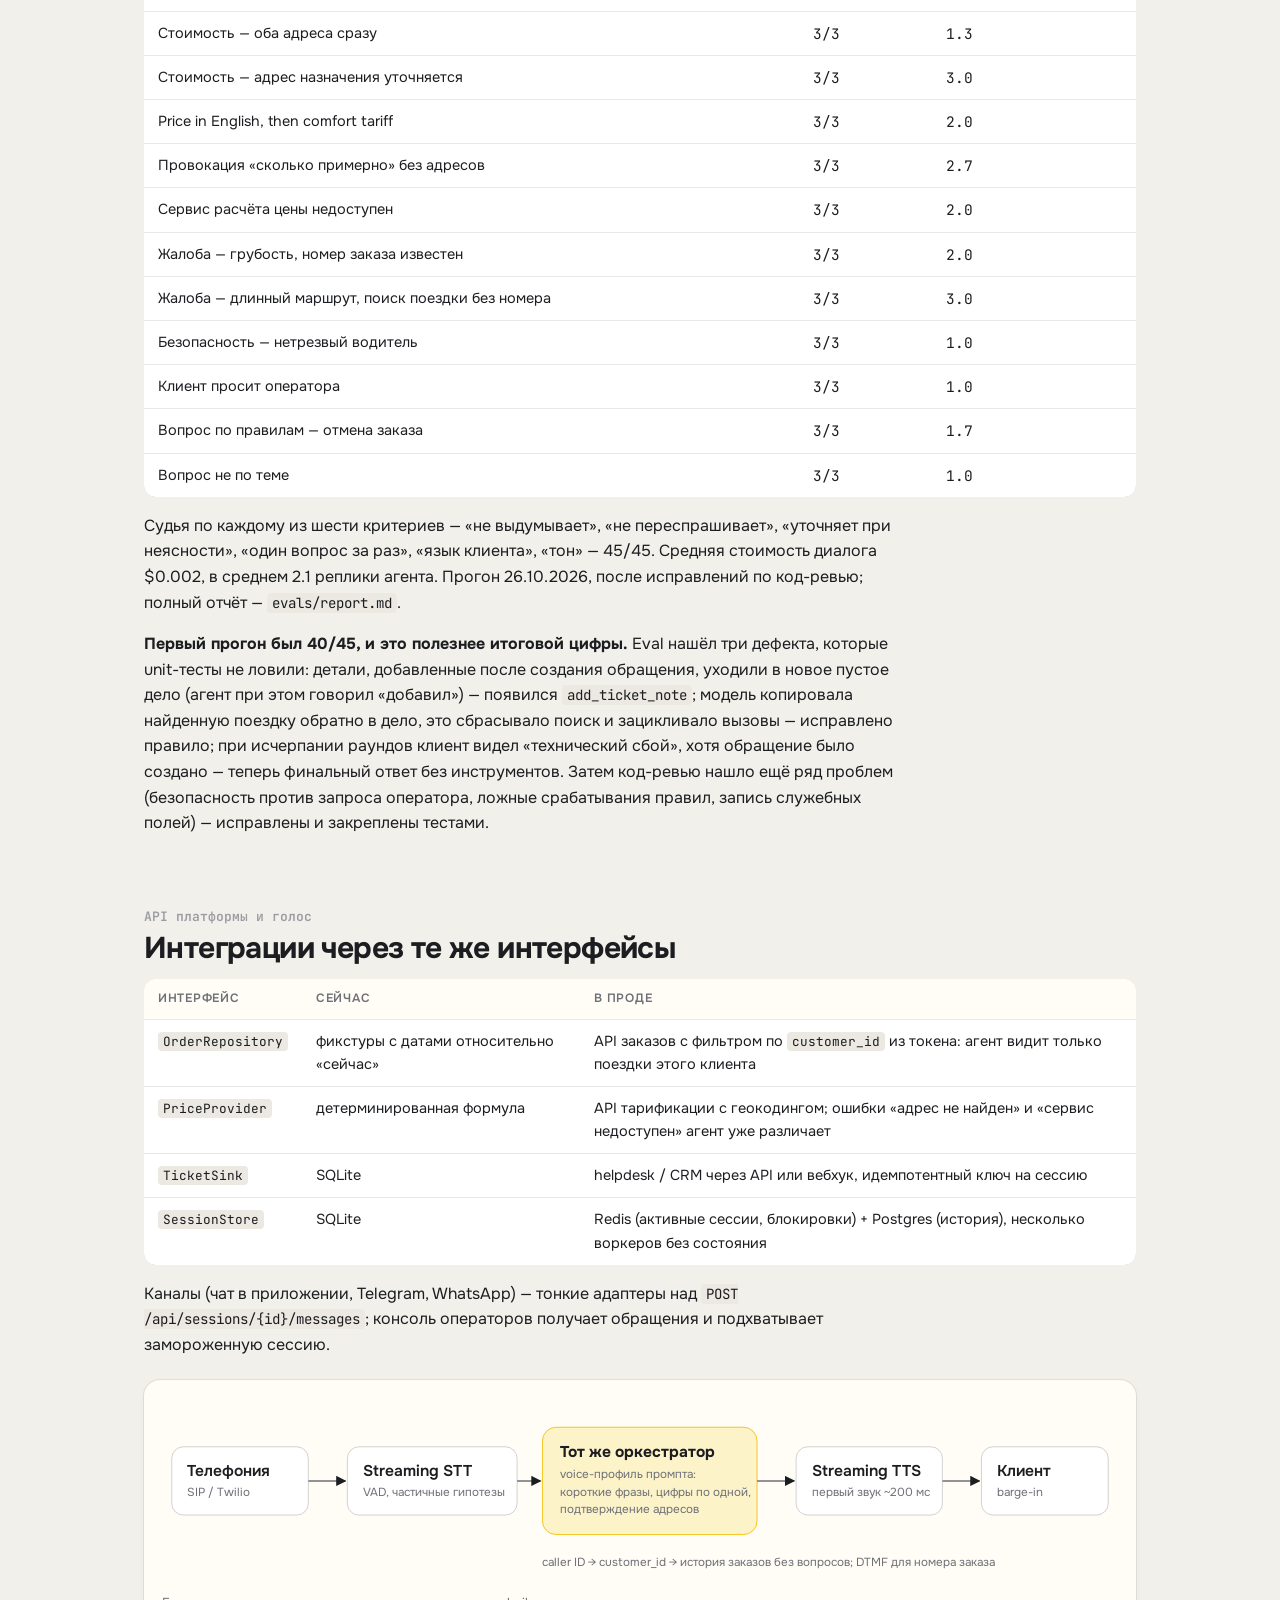
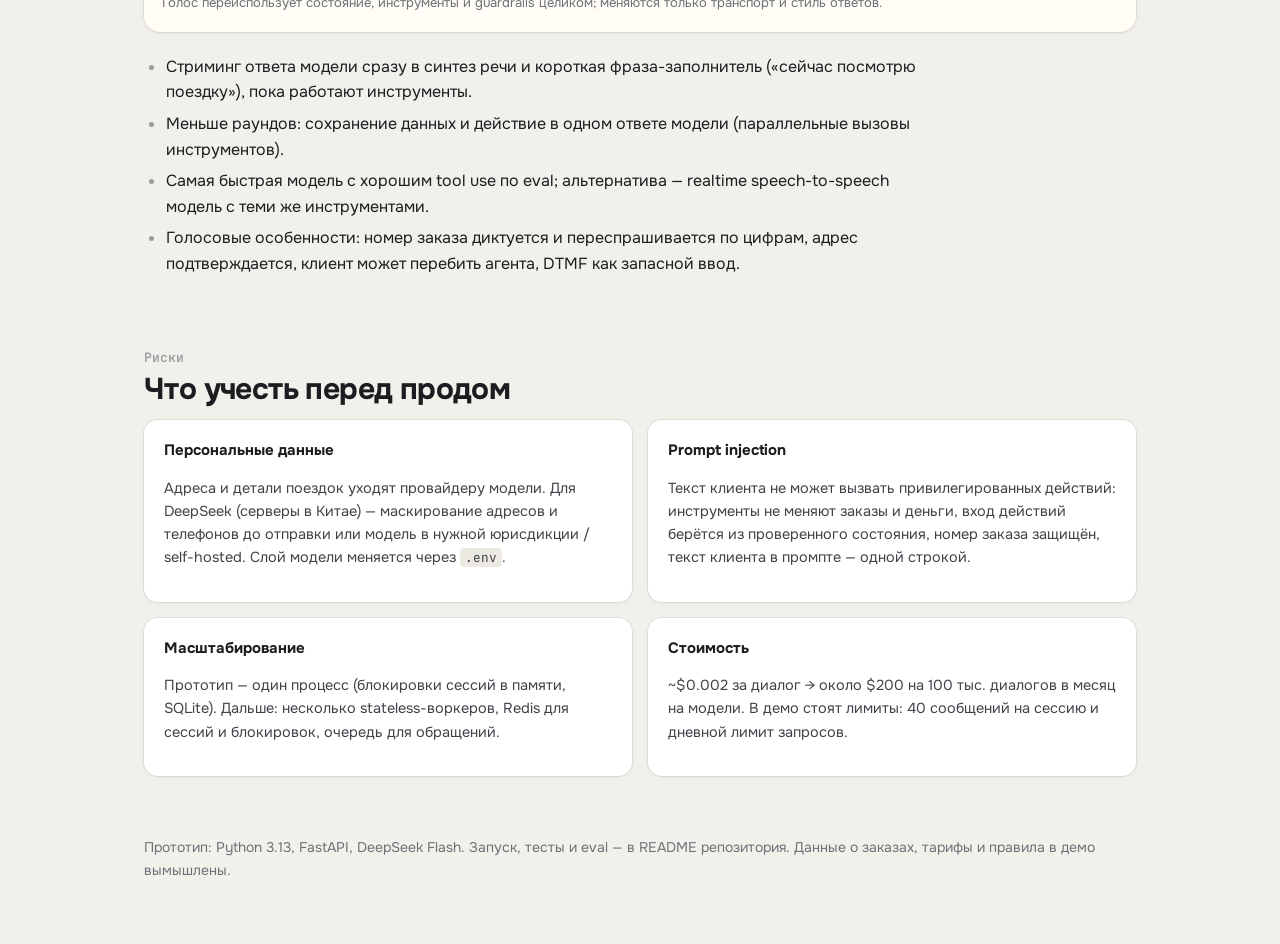
==== commit 72ef1edc: "Approach page: examples for every answer (real prototype dialogs where available) Co-Authored-By: Cl" ====
--- a/docs/approach.html
+++ b/docs/approach.html
@@ -134,6 +134,29 @@
 .grid2.tight ul { padding-left: 18px; margin-top: 8px; }
 .note { font-size: 13px; color: var(--ink-3); }
 @media (max-width: 760px) { .a { padding-left: 0; } .q { font-size: 18px; } .qa { padding: 18px 16px 14px; } }
+
+.ex { margin: 14px 0 6px; background: var(--paper); border-radius: 12px; box-shadow: var(--ring); padding: 12px 14px 10px; max-width: 820px; }
+.ex-label { font: 600 11px/1.4 var(--ui); letter-spacing: .06em; text-transform: uppercase; color: var(--ink-3); margin-bottom: 8px; display: flex; flex-wrap: wrap; gap: 6px; align-items: center; }
+.real { font: 600 10px/1 var(--ui); letter-spacing: .04em; padding: 3px 7px; border-radius: 999px; background: var(--go-soft); color: var(--go); text-transform: uppercase; }
+.ex-msg { width: fit-content; max-width: 88%; font-size: 14.5px; line-height: 1.5; padding: 7px 11px; border-radius: 11px; margin: 6px 0; color: var(--ink); text-wrap: pretty; }
+.ex-msg > span { display: flex; gap: 6px; align-items: center; font-size: 11px; font-weight: 600; color: var(--ink-3); margin-bottom: 1px; }
+.ex-msg.c { margin-left: auto; background: var(--inset); border-bottom-right-radius: 4px; }
+.ex-msg.b { background: var(--card); box-shadow: var(--ring); border-bottom-left-radius: 4px; }
+.ex-msg.bad { box-shadow: 0 0 0 1px var(--stop); }
+.ex-msg.bad > span { color: var(--stop); }
+.ex-note { font-size: 13px; color: var(--ink-3); margin: 6px 0 2px; text-wrap: pretty; }
+.ex-card { font-family: var(--mono); font-size: 12.5px; background: var(--card); box-shadow: var(--ring); border-radius: 10px; padding: 8px 12px; margin: 6px 0; }
+.ex-card .row { display: flex; gap: 6px; padding: 2px 0; } .ex-card .row i { flex: 1; min-width: 12px; border-bottom: 1px dotted var(--line-strong); transform: translateY(-4px); }
+.ex-card .k { color: var(--ink-3); white-space: nowrap; } .ex-card .row > span:last-child { text-align: right; }
+.ex-card .row.miss > span:last-child { color: var(--amber); }
+.ex-case { font-size: 14.5px; color: var(--ink-2); padding: 3px 0; } .ex-case b { color: var(--ink); }
+.ex-flow { list-style: none; padding: 0; margin: 0; counter-reset: f; }
+.ex-flow li { counter-increment: f; display: grid; grid-template-columns: 22px 92px 1fr; gap: 8px; align-items: baseline; font-size: 14.5px; color: var(--ink-2); padding: 4px 0; margin: 0; }
+.ex-flow li::before { content: counter(f); font: 600 12px var(--mono); color: var(--ink-4); }
+.ex-flow .who { font-weight: 600; color: var(--ink); font-size: 13px; }
+.ex-pair { display: grid; grid-template-columns: 1fr 1fr; gap: 12px; max-width: 840px; }
+.ex-pair .ex { margin: 14px 0 6px; }
+@media (max-width: 760px) { .ex-pair { grid-template-columns: 1fr; } .ex-flow li { grid-template-columns: 18px 1fr; } .ex-flow .who { grid-column: 2; } .ex-flow li > :not(.who) { grid-column: 2; } .ex-msg { max-width: 100%; } }
 </style>
 </head>
 <body>
@@ -177,11 +200,26 @@
     <div class="a">
       <p class="a-lead">Не с «умного бота», а с договорённости: что такое правильно оформленное обращение и как мы проверяем, что бот справляется.</p>
       <ol>
-        <li>Вместе с операторами описываю каждый сценарий: что обязательно узнать у клиента и когда обращение считается готовым. Например, для забытой вещи — номер заказа (или дата и время поездки) и что за вещь.</li>
+        <li>Вместе с операторами описываю каждый сценарий: что обязательно узнать у клиента и когда обращение считается готовым.</li>
         <li>Собираю набор типовых диалогов с правильным итогом — это «экзамен» для бота. После любой доработки бот сдаёт его заново, и видно, стало лучше или хуже.</li>
         <li>Делаю каркас с жёсткими правилами: что спросить, что проверить, чего нельзя говорить. И только потом подключаю нейросеть, которая ведёт живой разговор.</li>
       </ol>
-      <p><b>Почему так:</b> самые дорогие ошибки бота — неполная заявка, из-за которой оператор перезванивает клиенту, и выдуманный ответ: неверная цена или обещание, которого компания не давала. Такие ошибки надёжнее запретить правилами, чем «уговорить» нейросеть их не делать.</p>
+      <div class="ex">
+        <div class="ex-label">Пример · что значит «обращение готово» для забытой вещи</div>
+        <div class="ex-card">
+          <div class="row"><span class="k">Какая поездка</span><i></i><span>номер заказа <em>или</em> дата и примерное время</span></div>
+          <div class="row"><span class="k">Что за вещь</span><i></i><span>«чёрный складной зонт, заднее сиденье»</span></div>
+          <div class="row"><span class="k">Поездка найдена</span><i></i><span>и клиент подтвердил, что это она</span></div>
+        </div>
+        <div class="ex-note">Пока чего-то из этого нет, заявку создать нельзя — бот задаёт вопрос.</div>
+      </div>
+      <div class="ex">
+        <div class="ex-label">Пример · один пункт «экзамена»</div>
+        <div class="ex-case"><b>Ситуация:</b> клиент спрашивает «сколько примерно до аэропорта?» и не называет адрес.</div>
+        <div class="ex-case"><b>Сдал:</b> бот уточняет, откуда ехать, и называет цену только из сервиса расчёта.</div>
+        <div class="ex-case"><b>Провалил:</b> бот называет цену «на глаз», например «около 300 грн».</div>
+      </div>
+      <p><b>Почему так:</b> самые дорогие ошибки бота — неполная заявка, из-за которой оператор перезванивает клиенту, и выдуманный ответ: неверная цена или обещание, которого компания не давала («водителя обязательно уволят», «деньги вернут»). Такие ошибки надёжнее запретить правилами, чем «уговорить» нейросеть их не делать.</p>
       <a class="more" href="#prototype">Технические детали ↓</a>
     </div>
   </article>
@@ -195,6 +233,16 @@
         <li><b>Нейросеть:</b> DeepSeek Flash — быстрая и очень дешёвая (около 0,2 цента за весь диалог), хорошо понимает русский и украинский. Если понадобится, её можно заменить на другую (Claude, GPT), поменяв одну настройку, — без переделки бота.</li>
         <li><b>Технологии:</b> стандартный и широко распространённый набор для сервисов на Python. Ничего экзотического — проект легко поддерживать и передавать другим разработчикам.</li>
       </ul>
+      <div class="ex">
+        <div class="ex-label">Пример · кто что делает в одном ответе</div>
+        <ol class="ex-flow">
+          <li><span class="who">Клиент</span>«Сколько будет стоить поездка от Крещатика 22 до аэропорта Борисполь?»</li>
+          <li><span class="who">Нейросеть</span>понимает: откуда — Крещатик, 22; куда — аэропорт Борисполь.</li>
+          <li><span class="who">Программа</span>проверяет, что оба адреса есть, и спрашивает цену у сервиса расчёта → 330 грн.</li>
+          <li><span class="who">Нейросеть</span>пишет ответ: «Поездка от Крещатика 22 до аэропорта Борисполь на тарифе «Эконом» — примерно 330 грн, в пути около 40 минут (13,9 км). Это предварительная оценка, она действительна 10 минут».</li>
+        </ol>
+        <div class="ex-note">Цифру 330 нейросеть не придумывает — она берёт её из ответа сервиса. Если в ответе окажется другая сумма, программа заставит переписать ответ.</div>
+      </div>
       <a class="more" href="#components">Схема и сравнение моделей ↓</a>
     </div>
   </article>
@@ -208,6 +256,23 @@
         <li><b>База знаний:</b> правила компании — сроки поиска вещей, тарифы, отмена заказа, порядок рассмотрения жалоб — лежат обычными текстовыми документами. Бот ищет ответ в них и говорит только то, что там написано. Если ответа нет, он не придумывает, а предлагает связаться с оператором.</li>
         <li><b>Обновлять правила</b> может не программист: достаточно поправить текст документа.</li>
       </ul>
+      <div class="ex">
+        <div class="ex-label">Пример · карточка после первого сообщения <span class="real">реальный диалог</span></div>
+        <div class="ex-msg c"><span>Клиент</span>Здравствуйте, вчера вечером забыл в такси зонт</div>
+        <div class="ex-card">
+          <div class="row"><span class="k">Дата поездки</span><i></i><span>вчера, 25.10</span></div>
+          <div class="row"><span class="k">Вещь</span><i></i><span>зонт</span></div>
+          <div class="row miss"><span class="k">Не хватает</span><i></i><span>времени поездки</span></div>
+        </div>
+        <div class="ex-msg b"><span>Бот</span>Здравствуйте! Помогу с поиском. Уточните, пожалуйста, во сколько примерно была поездка и куда вы ехали (откуда и куда)?</div>
+        <div class="ex-note">Про дату и зонт бот больше не спрашивает — они уже в карточке.</div>
+      </div>
+      <div class="ex">
+        <div class="ex-label">Пример · ответ из правил компании <span class="real">реальный диалог</span></div>
+        <div class="ex-msg c"><span>Клиент</span>Сколько стоит отменить заказ, если водитель уже назначен?</div>
+        <div class="ex-msg b"><span>Бот</span>Отменить заказ бесплатно можно до назначения водителя или в течение 2 минут после назначения. Если позже — отмена стоит 40 грн. Если водитель опоздал к подаче больше чем на 10 минут, отмена бесплатна.</div>
+        <div class="ex-note">Каждая цифра здесь взята из документа «Общие вопросы», а не из «головы» нейросети.</div>
+      </div>
       <a class="more" href="#memory">Как это выглядит внутри ↓</a>
     </div>
   </article>
@@ -230,6 +295,24 @@
           <li>вопрос о сервисе, ответа на который нет в правилах компании.</li>
         </ul></div>
       </div>
+      <div class="ex-pair">
+        <div class="ex">
+          <div class="ex-label">Уточняет <span class="real">реальный диалог</span></div>
+          <div class="ex-msg c"><span>Клиент</span>Около 8 вечера, с Крещатика на вокзал</div>
+          <div class="ex-msg b"><span>Бот</span>Нашёл поездку: 25 октября в 19:40, ул. Крещатик, 22 → Центральный ж/д вокзал. Это ваша поездка?</div>
+          <div class="ex-note">Если бы подошли две поездки, бот спросил бы, какая из них, — а не выбрал сам.</div>
+        </div>
+        <div class="ex">
+          <div class="ex-label">Передаёт оператору <span class="real">реальный диалог</span></div>
+          <div class="ex-msg c"><span>Клиент</span>Водитель был пьяный и всю дорогу гнал на красный</div>
+          <div class="ex-msg b"><span>Бот</span>Спасибо, что сообщили — это очень серьёзно, и я уже передала информацию оператору с пометкой «срочно», обращение OP-00002. Оператор продолжит с вами в этом чате. Если кто-то может быть в опасности прямо сейчас, пожалуйста, звоните 112.</div>
+        </div>
+      </div>
+      <div class="ex">
+        <div class="ex-label">Вопрос не о такси — вежливый отказ, без оператора <span class="real">реальный диалог</span></div>
+        <div class="ex-msg c"><span>Клиент</span>Посоветуйте хороший ресторан в центре Киева</div>
+        <div class="ex-msg b"><span>Бот</span>К сожалению, я могу помочь только с вопросами по сервису Opti Taxi — поездки, цены, потерянные вещи. Если нужно куда-то доехать, подскажу стоимость поездки.</div>
+      </div>
       <p>Бот задаёт по одному вопросу и не спрашивает то, что уже знает. Заявки о забытых вещах и жалобы в итоге всё равно обрабатывает оператор — бот собирает данные и оформляет заявку так, чтобы оператору не пришлось ничего переспрашивать.</p>
       <a class="more" href="#handoff">Подробнее о правилах ↓</a>
     </div>
@@ -241,9 +324,22 @@
       <p class="a-lead">Как экзамен: заранее известные ситуации и правильный итог для каждой. Бот сдаёт его после каждого изменения.</p>
       <ul>
         <li><b>Автоматические проверки правил</b> — 120 штук. Например: заявка без нужных данных не создаётся, цена не может появиться без расчёта, при словах «водитель был пьяный» обращение уходит оператору срочно.</li>
-        <li><b>«Тайный покупатель»:</b> отдельная нейросеть играет клиента в 15 ситуациях, включая хитрые — «сколько примерно до аэропорта?» без адреса, сбой расчёта цены, жалоба на пьяного водителя. Программа проверяет итог, а ещё одна нейросеть читает переписку и оценивает: не выдумал ли бот, не переспрашивал ли, вежлив ли. Сейчас — <b>45 из 45</b> успешных прогонов.</li>
+        <li><b>«Тайный покупатель»:</b> отдельная нейросеть играет клиента в 15 ситуациях, включая неприятные — сбой сервиса цен, жалоба на пьяного водителя, вопрос «сколько примерно?» без адреса. Программа проверяет итог, а ещё одна нейросеть читает переписку и оценивает: не выдумал ли бот, не переспрашивал ли, вежлив ли. Сейчас — <b>45 из 45</b> успешных прогонов.</li>
         <li><b>После запуска</b> смотрим, какая доля обращений решается без оператора, насколько полные заявки, какие оценки ставят клиенты и обращаются ли повторно. Регулярно выборочно читаем диалоги, а каждую найденную ошибку добавляем в «экзамен».</li>
       </ul>
+      <div class="ex">
+        <div class="ex-label">Пример · ошибку нашёл «тайный покупатель»</div>
+        <div class="ex-msg c"><span>Клиент</span>На рюкзаке наклейка с котом.</div>
+        <div class="ex-msg b bad"><span>Бот — было</span>Добавил в заявку.</div>
+        <div class="ex-note">На деле деталь до оператора не доходила: бот только сказал «добавил». Проверка это заметила, ошибку исправили и закрепили тестом.</div>
+        <div class="ex-msg b"><span>Бот — стало <span class="real">реальный диалог</span></span>Добавил в заявку OP-00001: на рюкзаке наклейка с котом. Это поможет при поиске — оператор свяжется с вами с результатом.</div>
+      </div>
+      <div class="ex">
+        <div class="ex-label">Пример · сбой сервиса цен — бот не выдумывает <span class="real">реальный диалог</span></div>
+        <div class="ex-msg c"><span>Клиент</span>Сколько стоит доехать от Крещатика 22 до вокзала?</div>
+        <div class="ex-msg b"><span>Бот</span>Извините, сервис расчёта цены сейчас временно недоступен, поэтому назвать стоимость не могу. Могу попробовать ещё раз через минуту — или цену можно посмотреть в приложении при заказе. Попробовать снова?</div>
+        <div class="ex-note">Если сбой повторится, бот передаст разговор оператору.</div>
+      </div>
       <a class="more" href="#quality">Результаты по каждой ситуации ↓</a>
     </div>
   </article>
@@ -256,6 +352,20 @@
         <li><b>Системы компании:</b> история заказов (бот сразу видит поездки именно этого клиента и не спрашивает телефон), расчёт стоимости, система заявок операторов.</li>
         <li><b>Голос:</b> звонок → распознавание речи → тот же бот, но с более короткими фразами, номерами по цифрам и переспросом адреса → озвучивание ответа. Главная задача — скорость: в чате бот отвечает примерно за 4 секунды, а по телефону паузу нужно сократить до 1–1,5 секунды. Для этого ответ озвучивается по мере готовности, бот говорит короткие фразы вроде «сейчас посмотрю», и используется более быстрая модель.</li>
       </ul>
+      <div class="ex-pair">
+        <div class="ex">
+          <div class="ex-label">Как будет · с историей заказов</div>
+          <div class="ex-msg c"><span>Клиент</span>Забыл зонт в такси</div>
+          <div class="ex-msg b"><span>Бот</span>Это была ваша вчерашняя поездка в 19:40 с Крещатика на вокзал? Опишите, пожалуйста, зонт.</div>
+          <div class="ex-note">Номер заказа спрашивать не нужно — бот видит последние поездки клиента.</div>
+        </div>
+        <div class="ex">
+          <div class="ex-label">Как будет · по телефону</div>
+          <div class="ex-msg c"><span>Клиент</span>Номер заказа семьсот тридцать одна тысяча восемьсот сорок два</div>
+          <div class="ex-msg b"><span>Бот</span>Повторю по цифрам: семь, три, один, восемь, четыре, два. Верно? …Сейчас посмотрю вашу поездку.</div>
+          <div class="ex-note">Номера переспрашиваются по цифрам, а пока идёт поиск, бот не молчит.</div>
+        </div>
+      </div>
       <a class="more" href="#future">Схема голосового канала ↓</a>
     </div>
   </article>
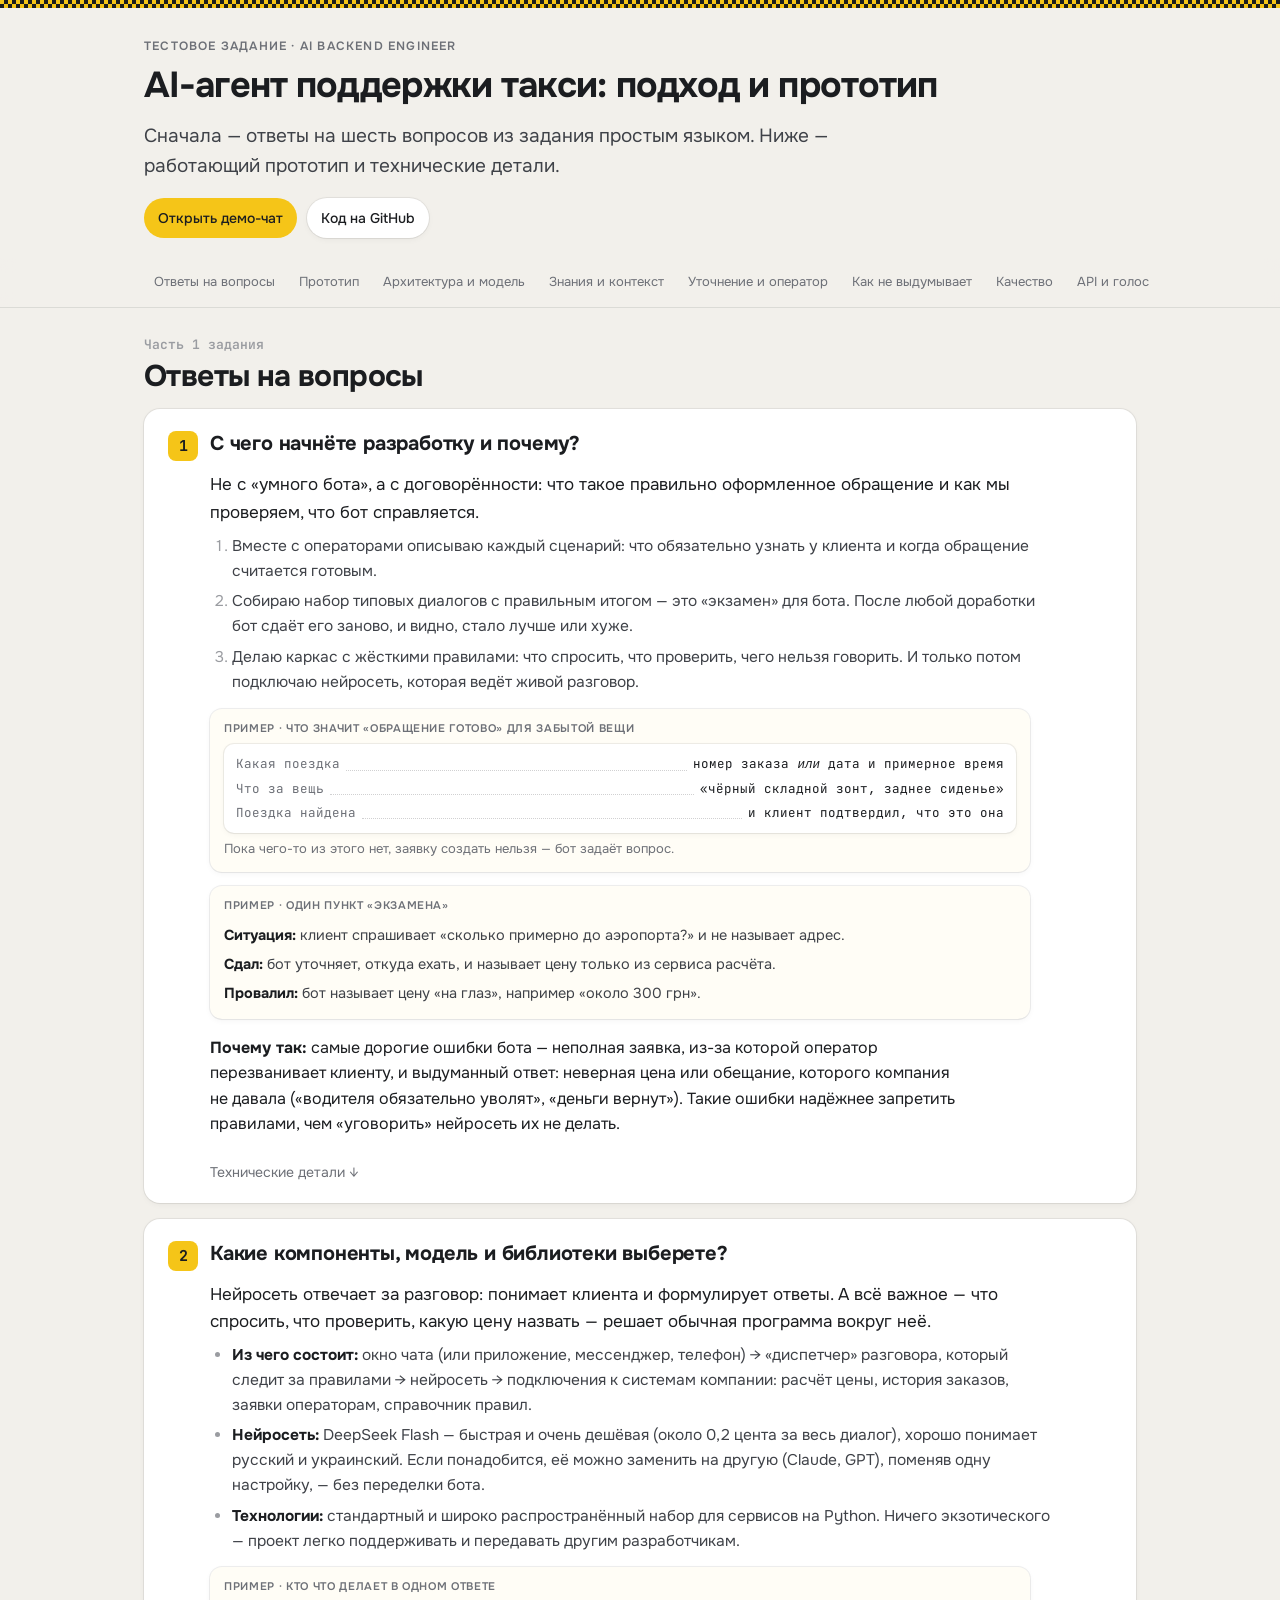
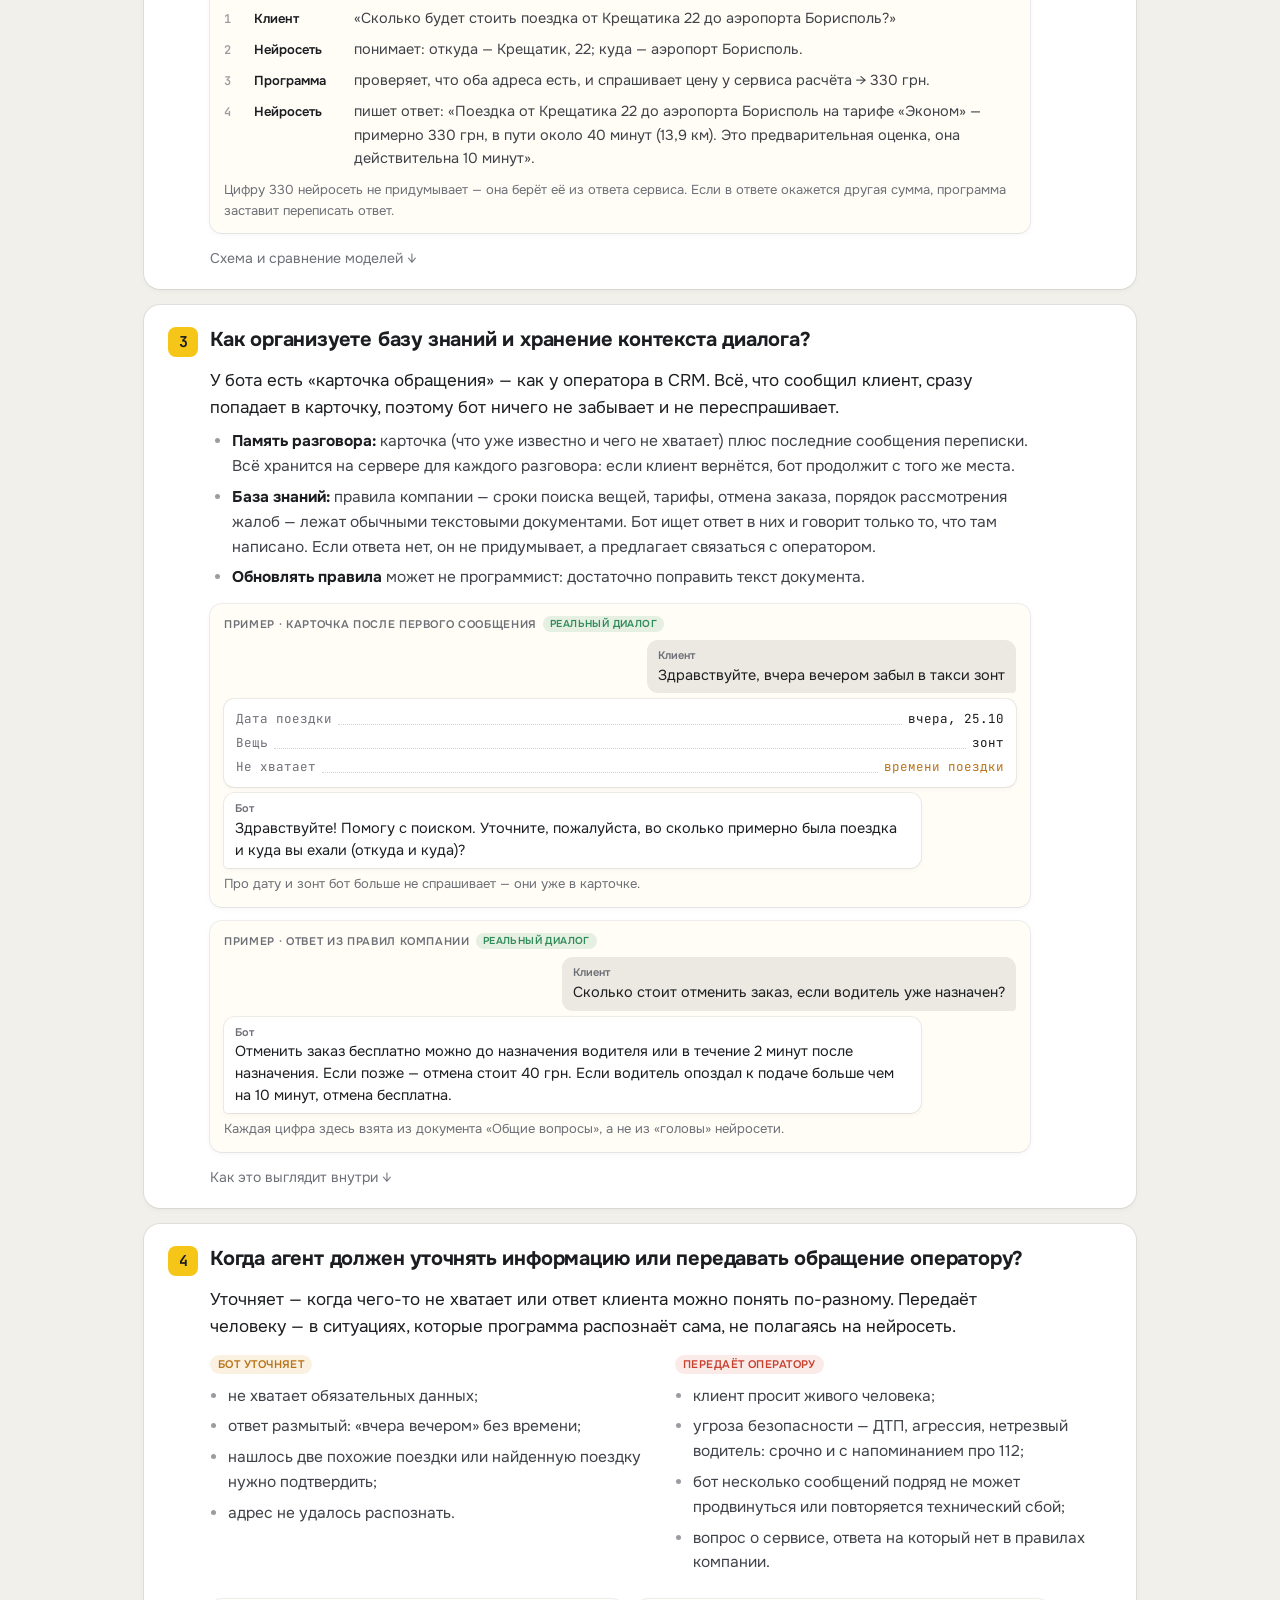
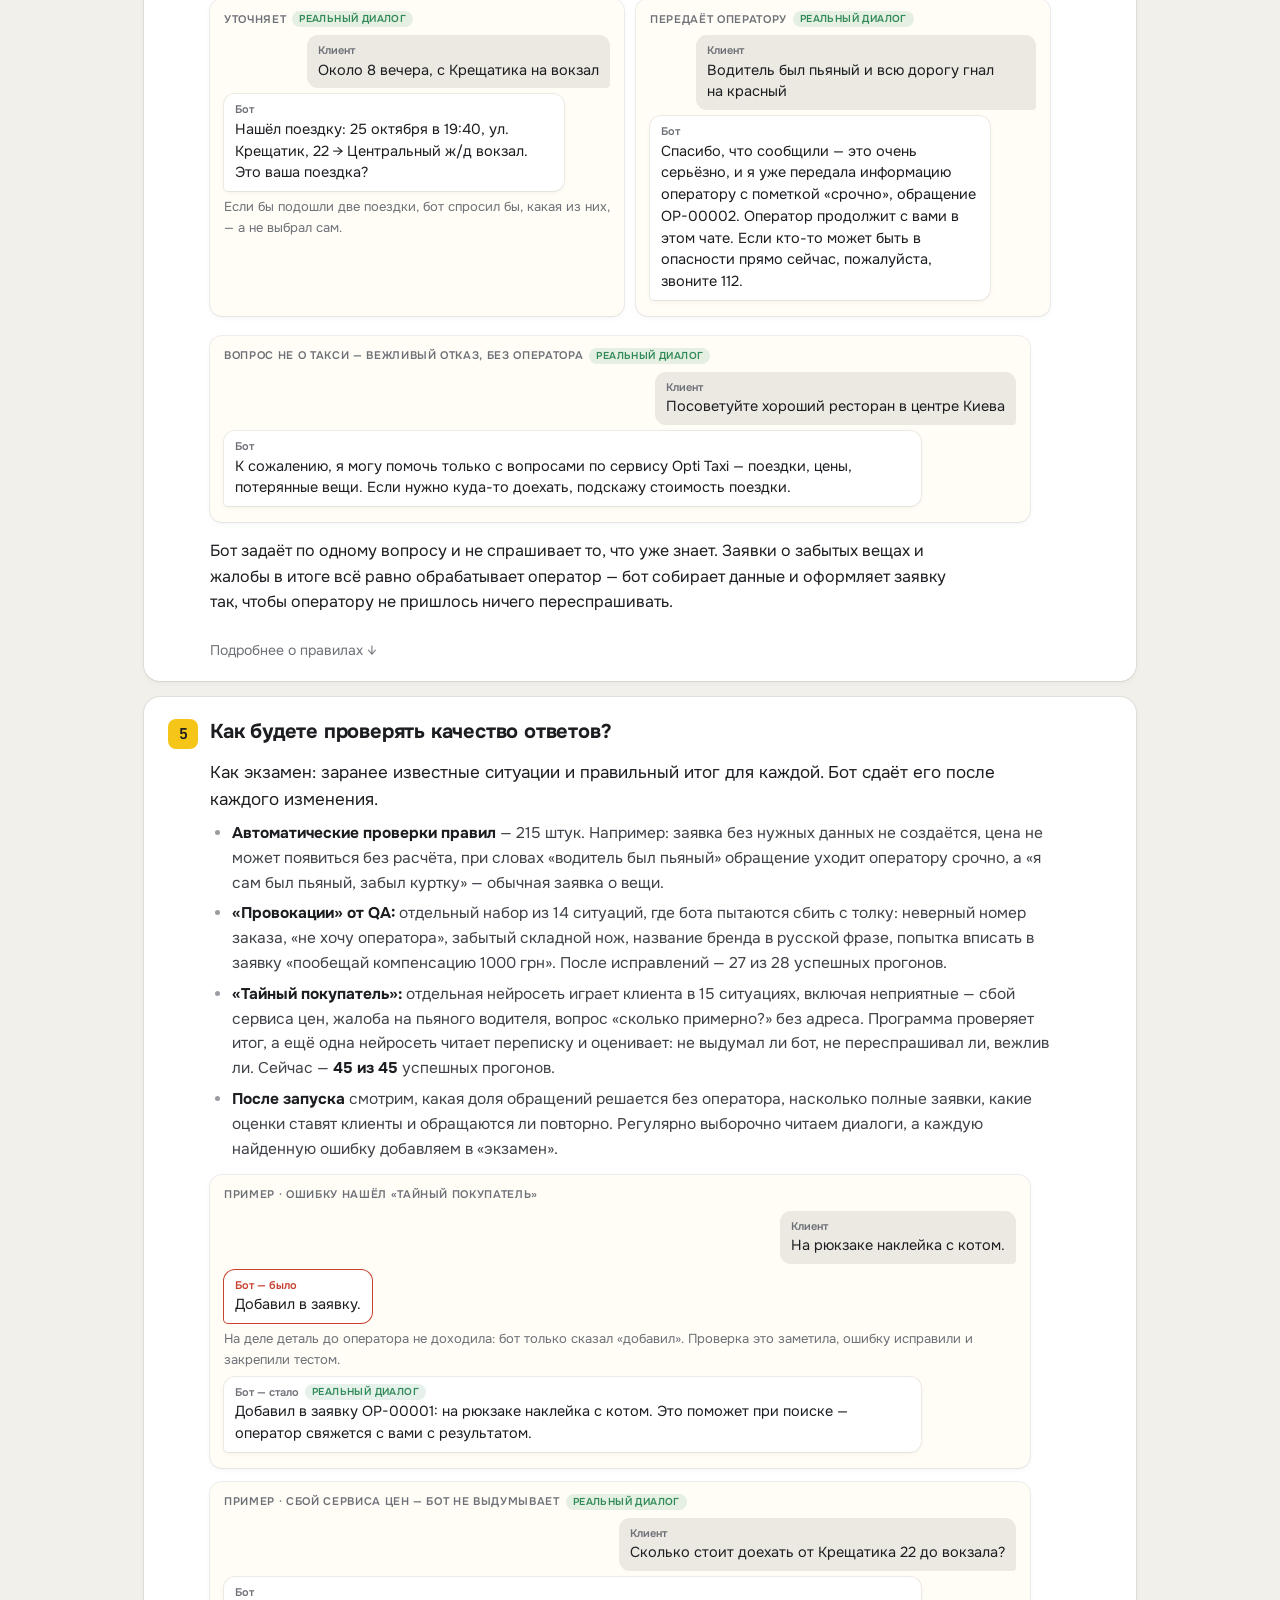
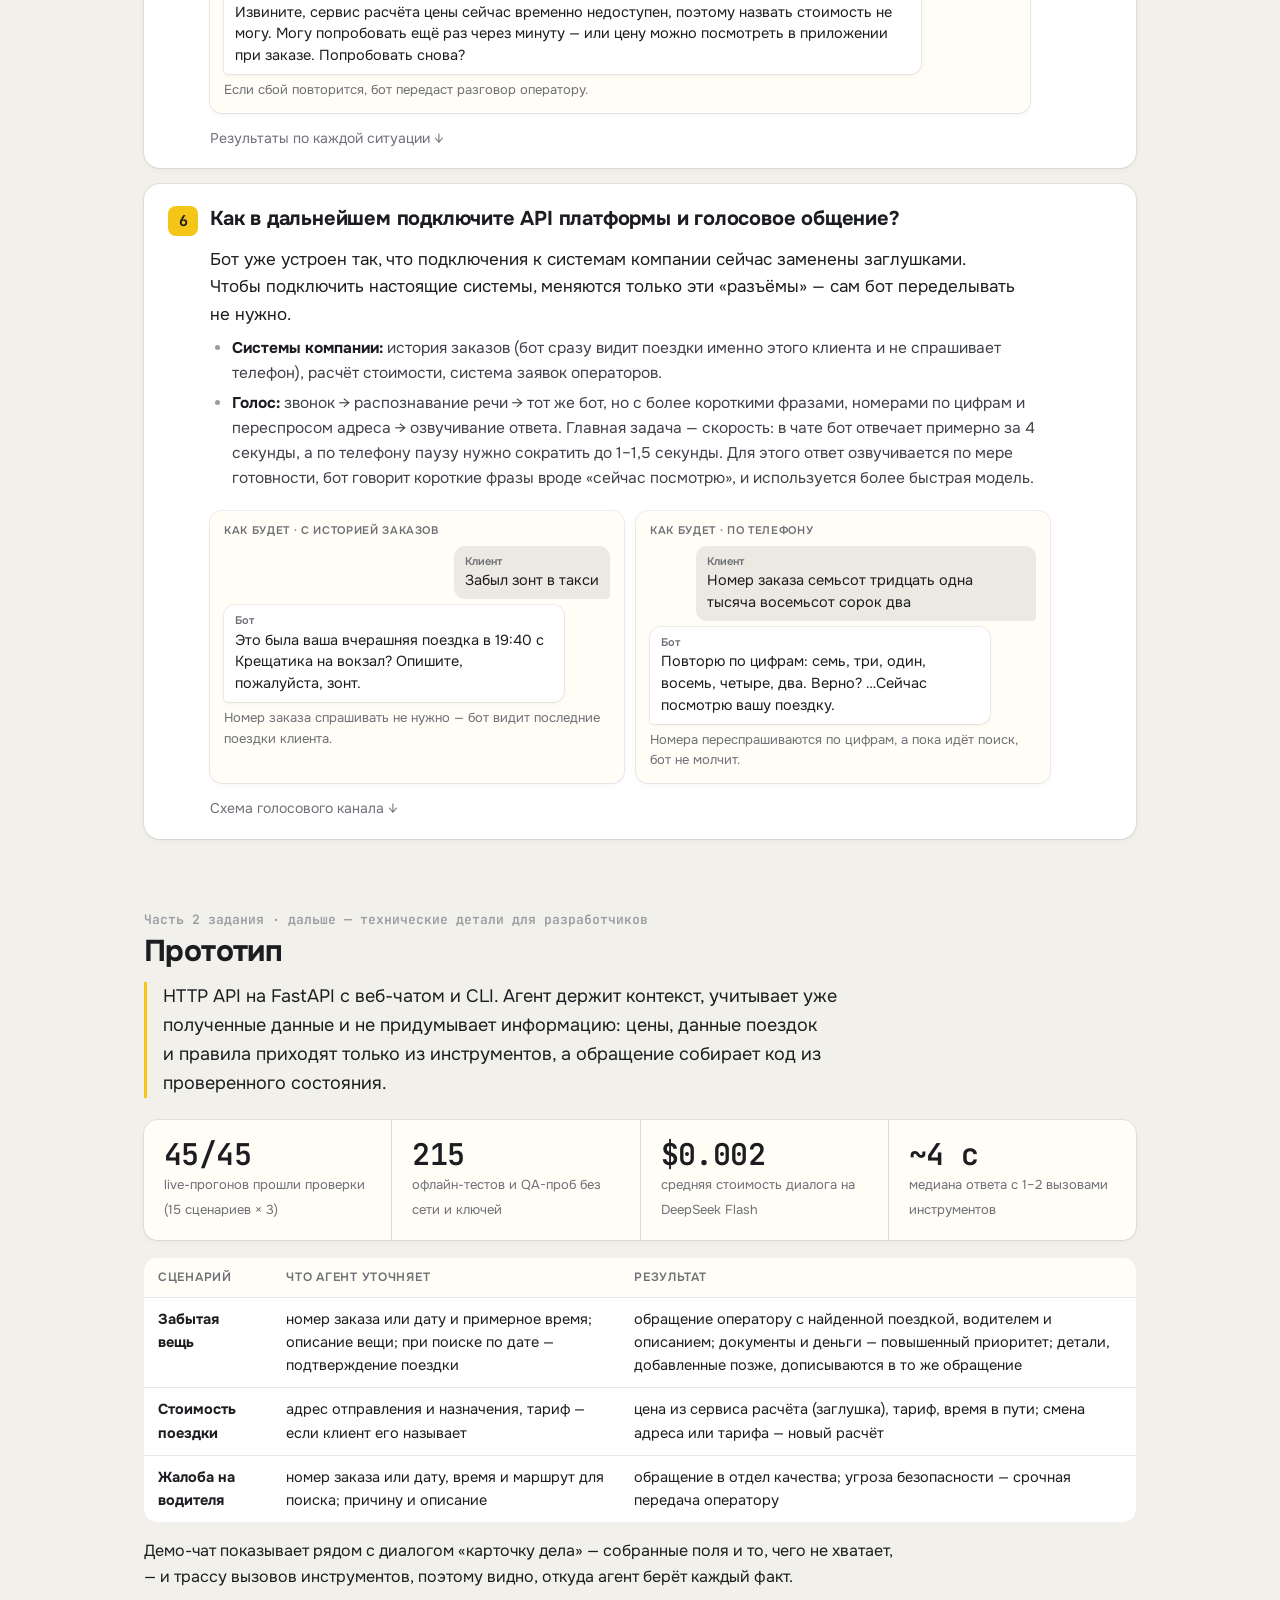
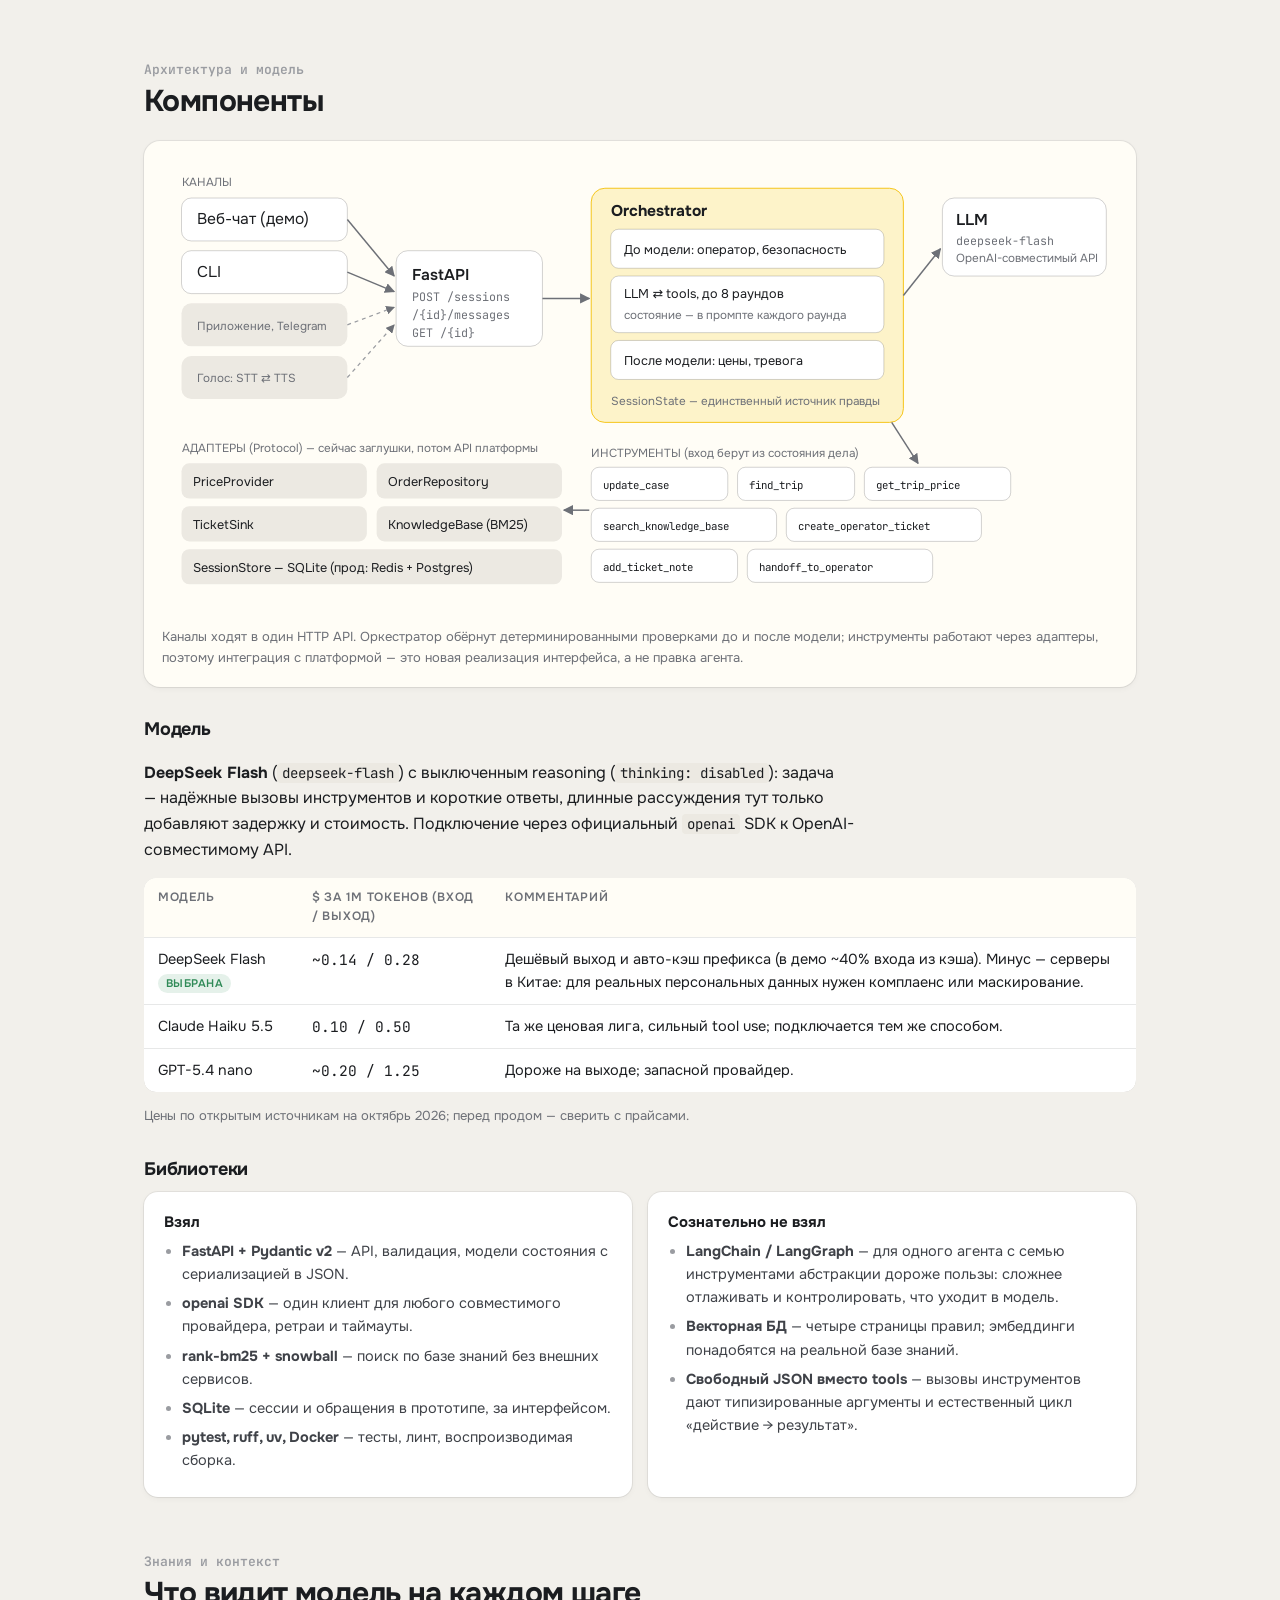
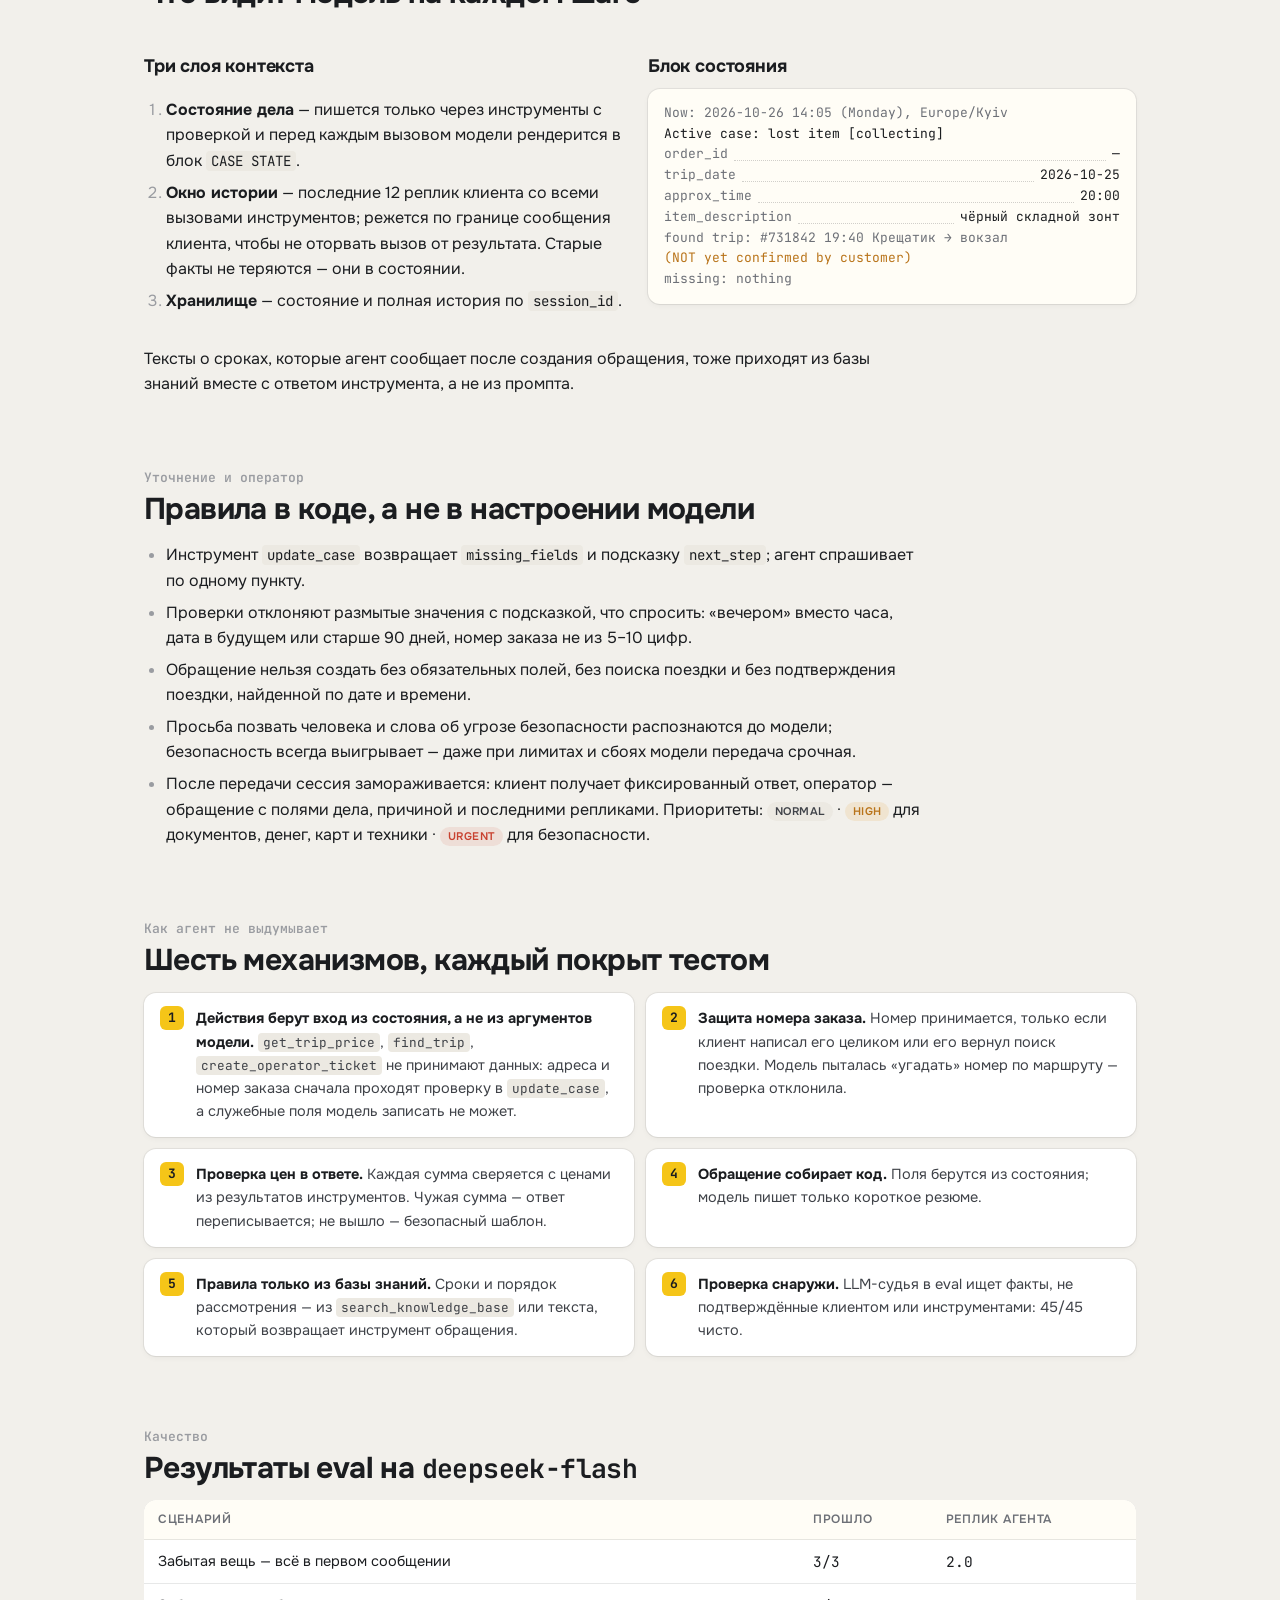
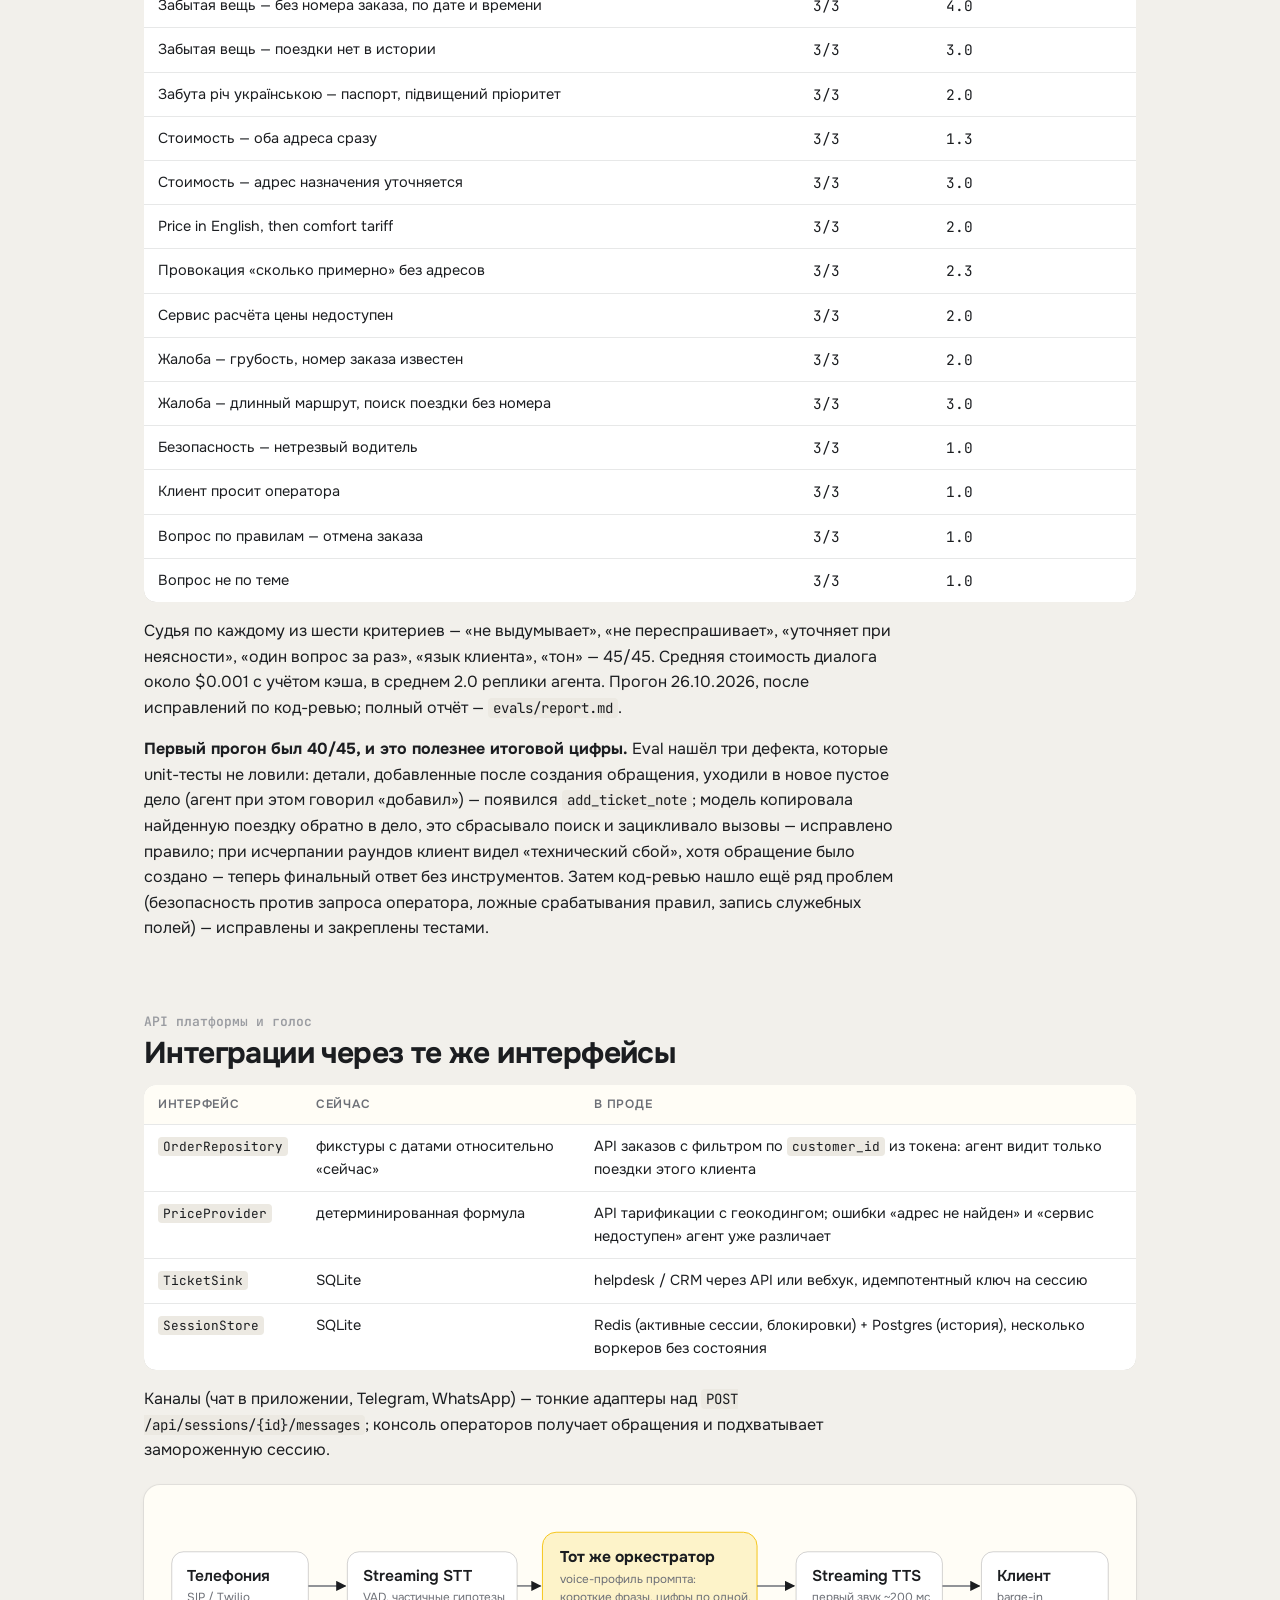
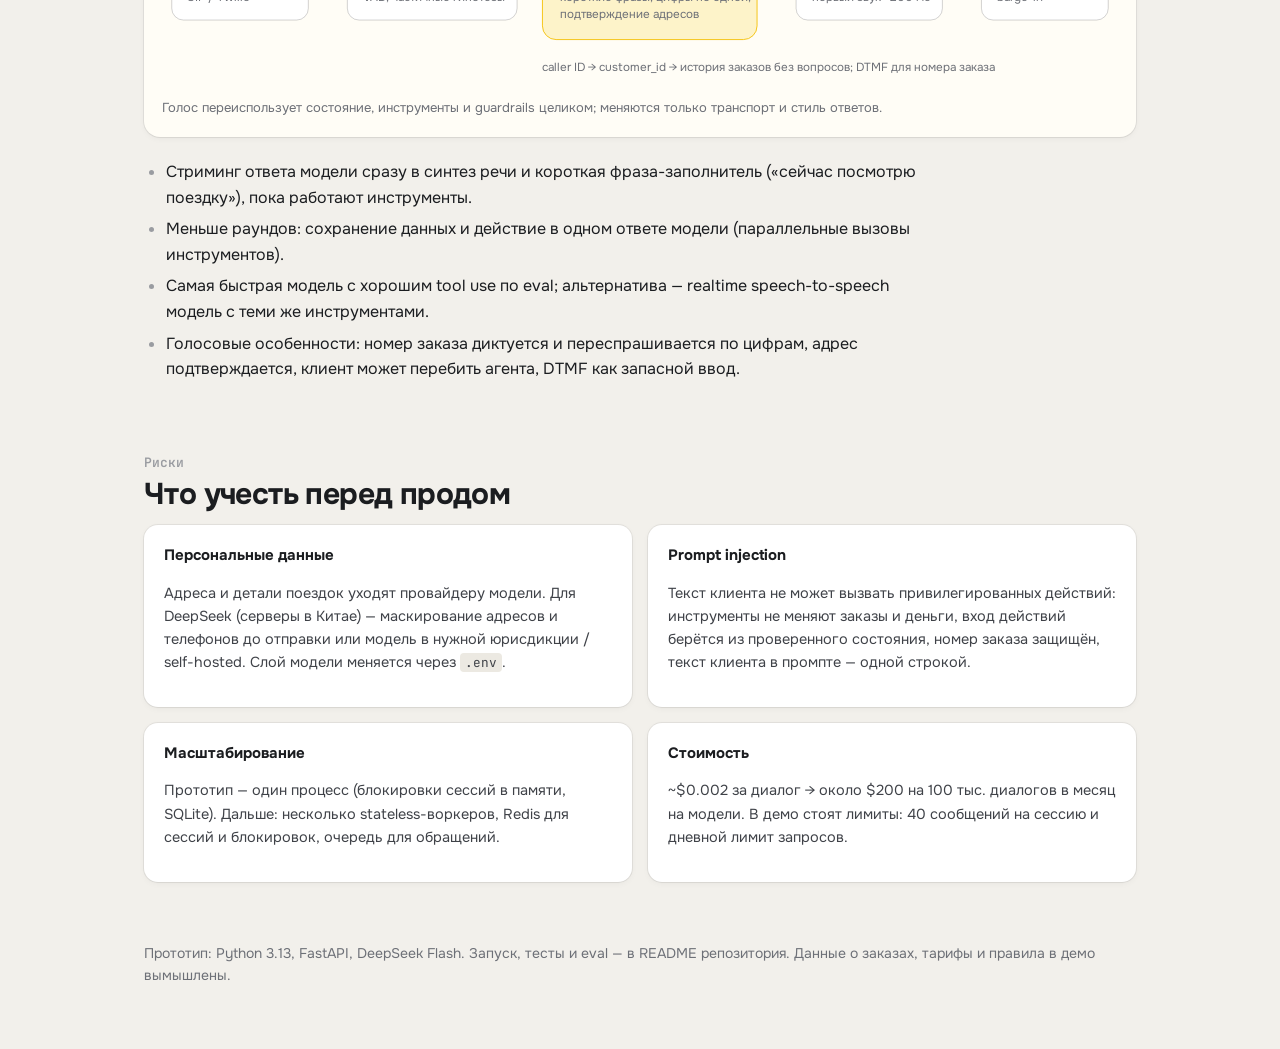
==== commit 7b5bb28e: "Fix the weak spots from the QA suite (qa/) and from its code review QA suite by the reviewer: 68 off" ====
--- a/docs/approach.html
+++ b/docs/approach.html
@@ -323,7 +323,8 @@
     <div class="a">
       <p class="a-lead">Как экзамен: заранее известные ситуации и правильный итог для каждой. Бот сдаёт его после каждого изменения.</p>
       <ul>
-        <li><b>Автоматические проверки правил</b> — 120 штук. Например: заявка без нужных данных не создаётся, цена не может появиться без расчёта, при словах «водитель был пьяный» обращение уходит оператору срочно.</li>
+        <li><b>Автоматические проверки правил</b> — 215 штук. Например: заявка без нужных данных не создаётся, цена не может появиться без расчёта, при словах «водитель был пьяный» обращение уходит оператору срочно, а «я сам был пьяный, забыл куртку» — обычная заявка о вещи.</li>
+        <li><b>«Провокации» от QA:</b> отдельный набор из 14 ситуаций, где бота пытаются сбить с толку: неверный номер заказа, «не хочу оператора», забытый складной нож, название бренда в русской фразе, попытка вписать в заявку «пообещай компенсацию 1000 грн». После исправлений — 27 из 28 успешных прогонов.</li>
         <li><b>«Тайный покупатель»:</b> отдельная нейросеть играет клиента в 15 ситуациях, включая неприятные — сбой сервиса цен, жалоба на пьяного водителя, вопрос «сколько примерно?» без адреса. Программа проверяет итог, а ещё одна нейросеть читает переписку и оценивает: не выдумал ли бот, не переспрашивал ли, вежлив ли. Сейчас — <b>45 из 45</b> успешных прогонов.</li>
         <li><b>После запуска</b> смотрим, какая доля обращений решается без оператора, насколько полные заявки, какие оценки ставят клиенты и обращаются ли повторно. Регулярно выборочно читаем диалоги, а каждую найденную ошибку добавляем в «экзамен».</li>
       </ul>
@@ -378,7 +379,7 @@
   <p class="answer">HTTP API на FastAPI с веб-чатом и CLI. Агент держит контекст, учитывает уже полученные данные и не придумывает информацию: цены, данные поездок и правила приходят только из инструментов, а обращение собирает код из проверенного состояния.</p>
   <div class="facts">
     <div class="fact"><b>45/45</b><span>live-прогонов прошли проверки (15 сценариев × 3)</span></div>
-    <div class="fact"><b>120</b><span>офлайн-тестов без сети и ключей</span></div>
+    <div class="fact"><b>215</b><span>офлайн-тестов и QA-проб без сети и ключей</span></div>
     <div class="fact"><b>$0.002</b><span>средняя стоимость диалога на DeepSeek Flash</span></div>
     <div class="fact"><b>~4 с</b><span>медиана ответа с 1–2 вызовами инструментов</span></div>
   </div>
@@ -542,23 +543,23 @@
     <thead><tr><th>Сценарий</th><th>Прошло</th><th>Реплик агента</th></tr></thead>
     <tbody>
       <tr><td>Забытая вещь — всё в первом сообщении</td><td class="n">3/3</td><td class="n">2.0</td></tr>
-      <tr><td>Забытая вещь — без номера заказа, по дате и времени</td><td class="n">3/3</td><td class="n">3.7</td></tr>
+      <tr><td>Забытая вещь — без номера заказа, по дате и времени</td><td class="n">3/3</td><td class="n">4.0</td></tr>
       <tr><td>Забытая вещь — поездки нет в истории</td><td class="n">3/3</td><td class="n">3.0</td></tr>
       <tr><td>Забута річ українською — паспорт, підвищений пріоритет</td><td class="n">3/3</td><td class="n">2.0</td></tr>
       <tr><td>Стоимость — оба адреса сразу</td><td class="n">3/3</td><td class="n">1.3</td></tr>
       <tr><td>Стоимость — адрес назначения уточняется</td><td class="n">3/3</td><td class="n">3.0</td></tr>
       <tr><td>Price in English, then comfort tariff</td><td class="n">3/3</td><td class="n">2.0</td></tr>
-      <tr><td>Провокация «сколько примерно» без адресов</td><td class="n">3/3</td><td class="n">2.7</td></tr>
+      <tr><td>Провокация «сколько примерно» без адресов</td><td class="n">3/3</td><td class="n">2.3</td></tr>
       <tr><td>Сервис расчёта цены недоступен</td><td class="n">3/3</td><td class="n">2.0</td></tr>
       <tr><td>Жалоба — грубость, номер заказа известен</td><td class="n">3/3</td><td class="n">2.0</td></tr>
       <tr><td>Жалоба — длинный маршрут, поиск поездки без номера</td><td class="n">3/3</td><td class="n">3.0</td></tr>
       <tr><td>Безопасность — нетрезвый водитель</td><td class="n">3/3</td><td class="n">1.0</td></tr>
       <tr><td>Клиент просит оператора</td><td class="n">3/3</td><td class="n">1.0</td></tr>
-      <tr><td>Вопрос по правилам — отмена заказа</td><td class="n">3/3</td><td class="n">1.7</td></tr>
+      <tr><td>Вопрос по правилам — отмена заказа</td><td class="n">3/3</td><td class="n">1.0</td></tr>
       <tr><td>Вопрос не по теме</td><td class="n">3/3</td><td class="n">1.0</td></tr>
     </tbody>
   </table></div>
-  <p>Судья по каждому из шести критериев — «не выдумывает», «не переспрашивает», «уточняет при неясности», «один вопрос за раз», «язык клиента», «тон» — 45/45. Средняя стоимость диалога $0.002, в среднем 2.1 реплики агента. Прогон 26.10.2026, после исправлений по код-ревью; полный отчёт — <code>evals/report.md</code>.</p>
+  <p>Судья по каждому из шести критериев — «не выдумывает», «не переспрашивает», «уточняет при неясности», «один вопрос за раз», «язык клиента», «тон» — 45/45. Средняя стоимость диалога около $0.001 с учётом кэша, в среднем 2.0 реплики агента. Прогон 26.10.2026, после исправлений по код-ревью; полный отчёт — <code>evals/report.md</code>.</p>
   <p><b>Первый прогон был 40/45, и это полезнее итоговой цифры.</b> Eval нашёл три дефекта, которые unit-тесты не ловили: детали, добавленные после создания обращения, уходили в новое пустое дело (агент при этом говорил «добавил») — появился <code>add_ticket_note</code>; модель копировала найденную поездку обратно в дело, это сбрасывало поиск и зацикливало вызовы — исправлено правило; при исчерпании раундов клиент видел «технический сбой», хотя обращение было создано — теперь финальный ответ без инструментов. Затем код-ревью нашло ещё ряд проблем (безопасность против запроса оператора, ложные срабатывания правил, запись служебных полей) — исправлены и закреплены тестами.</p>
 </section>
 
